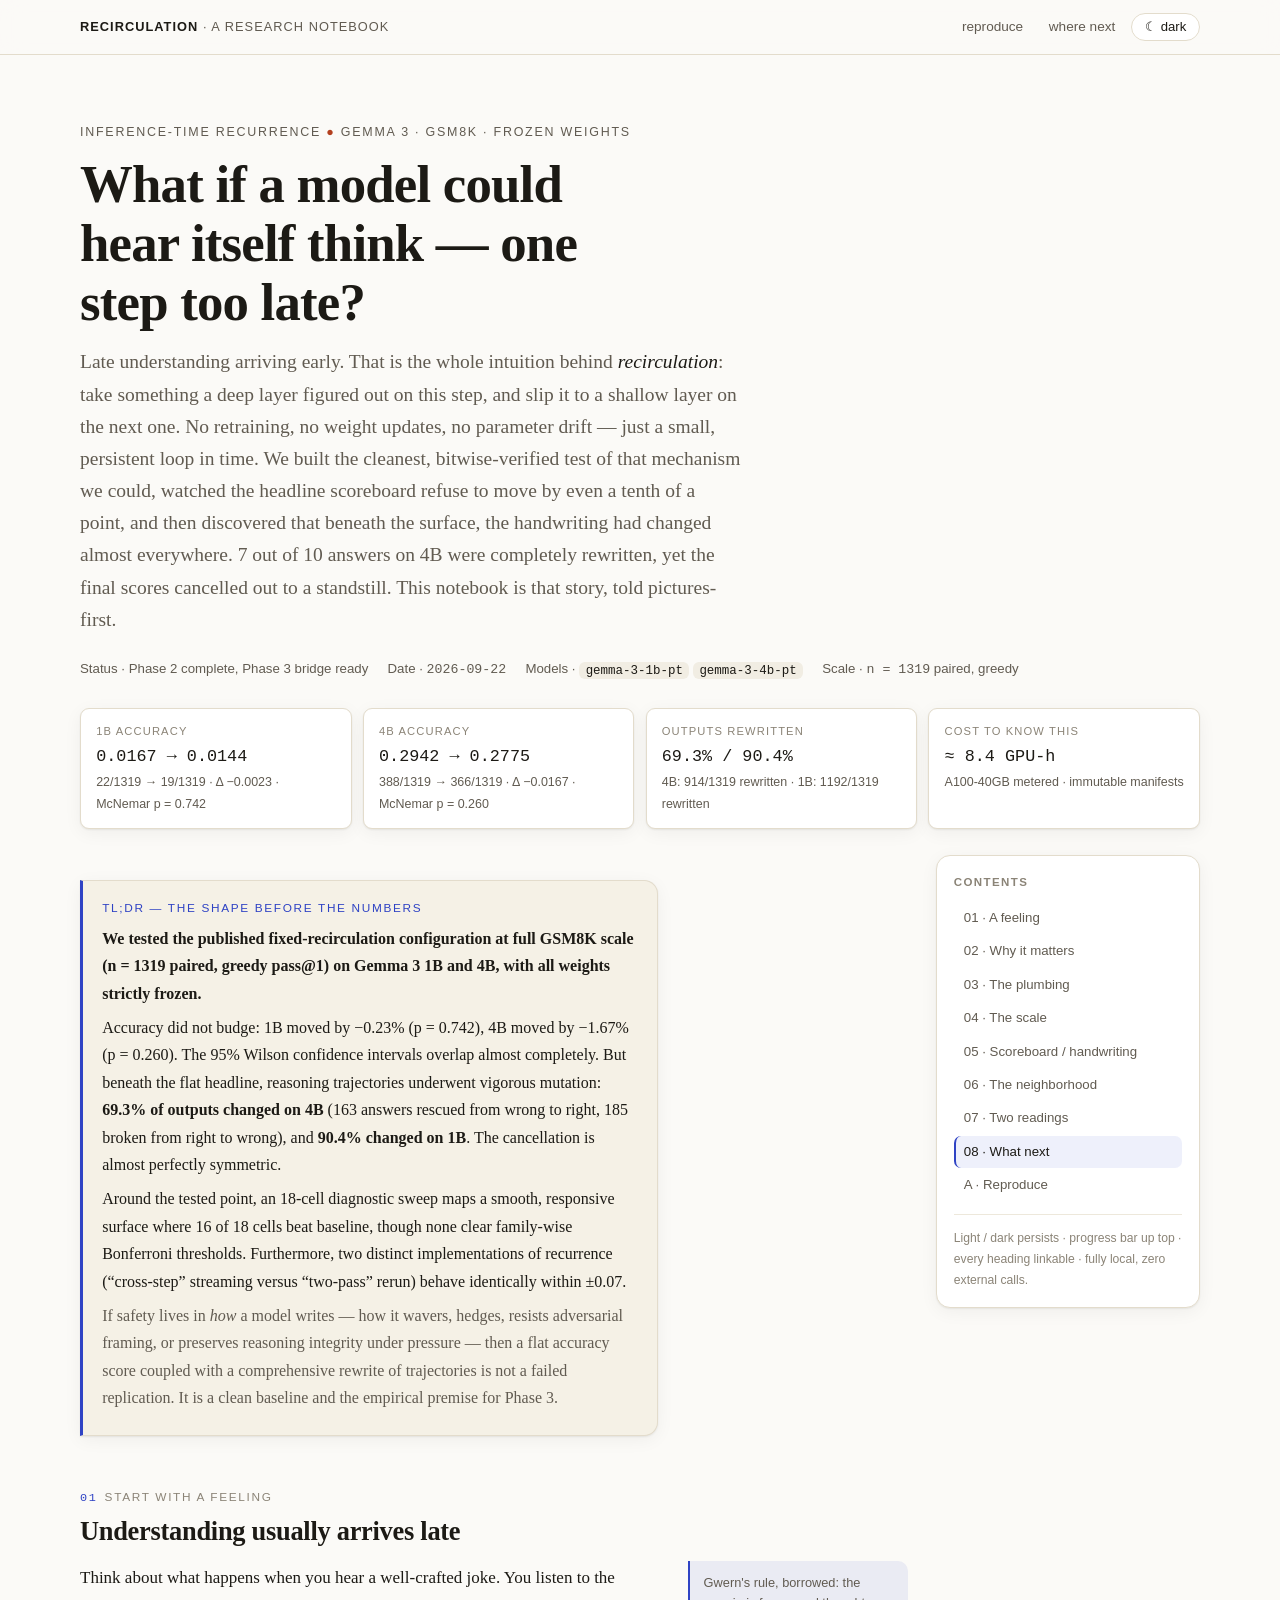
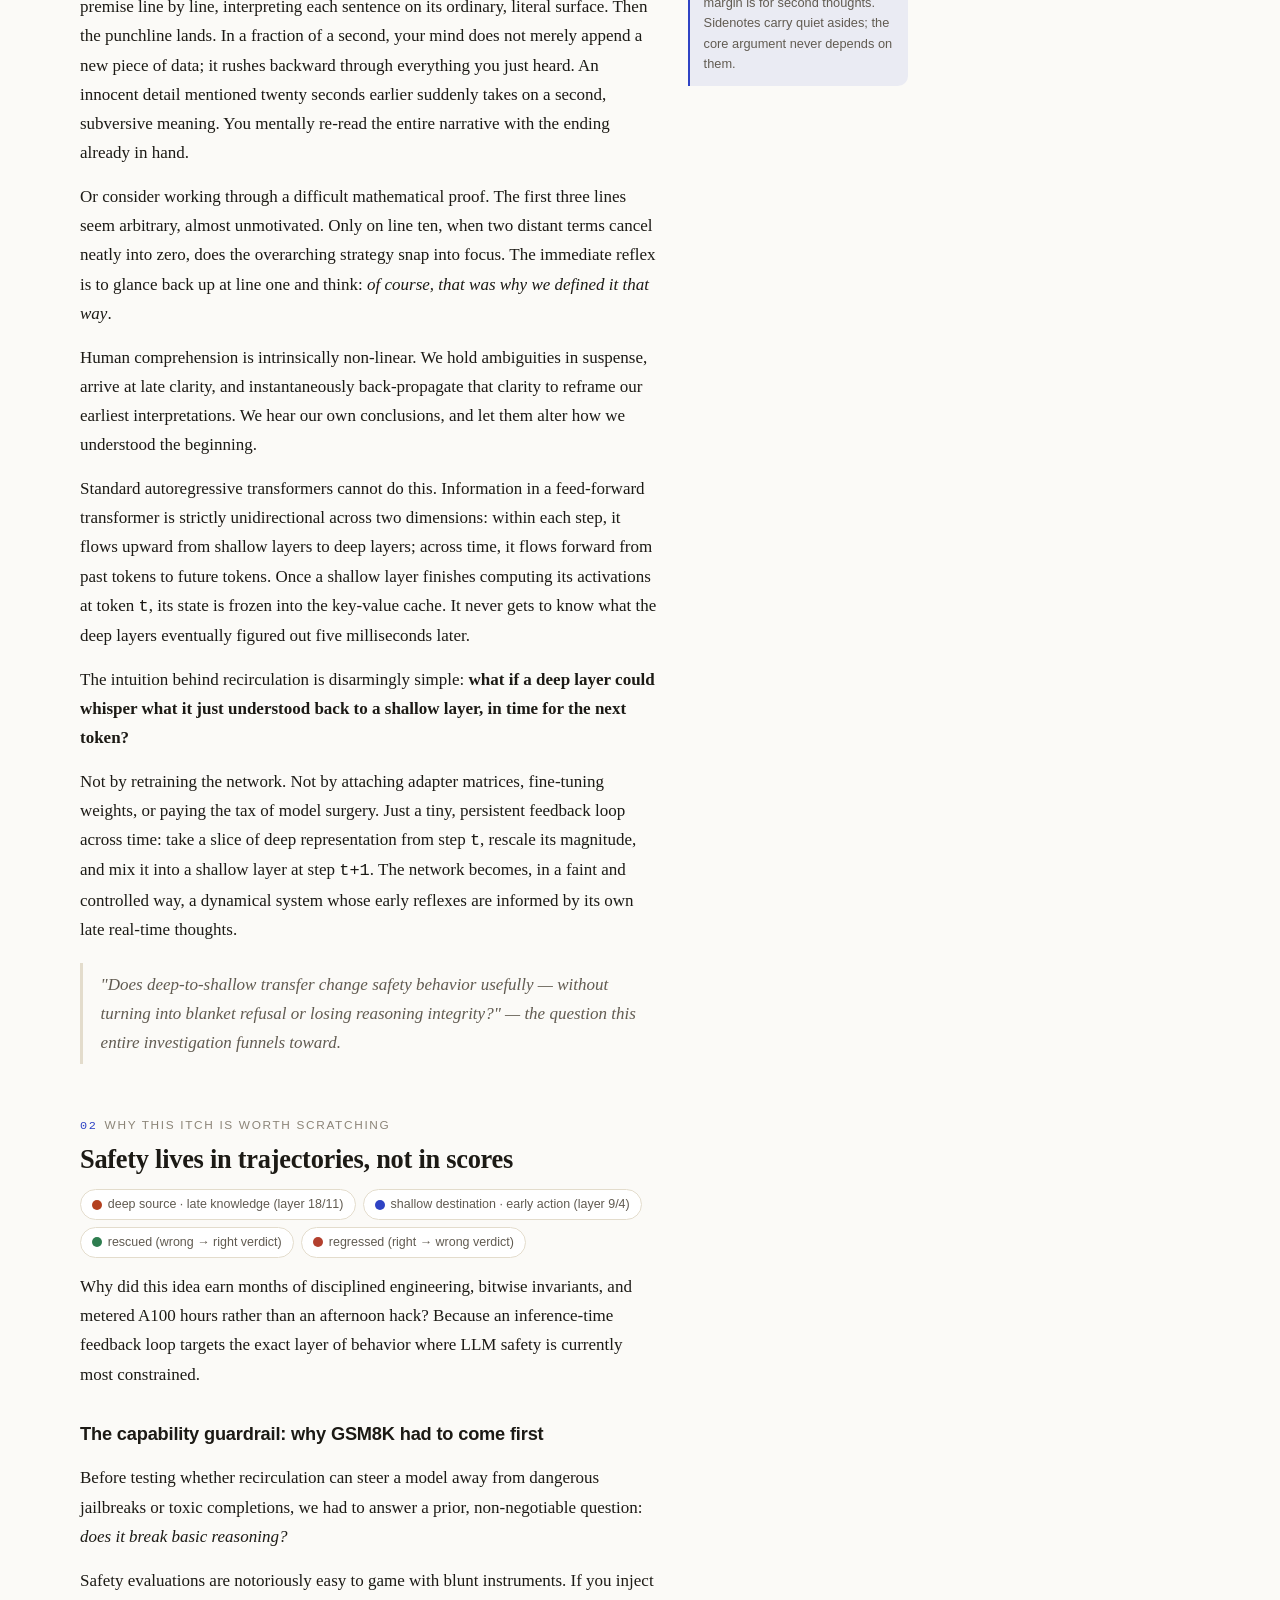
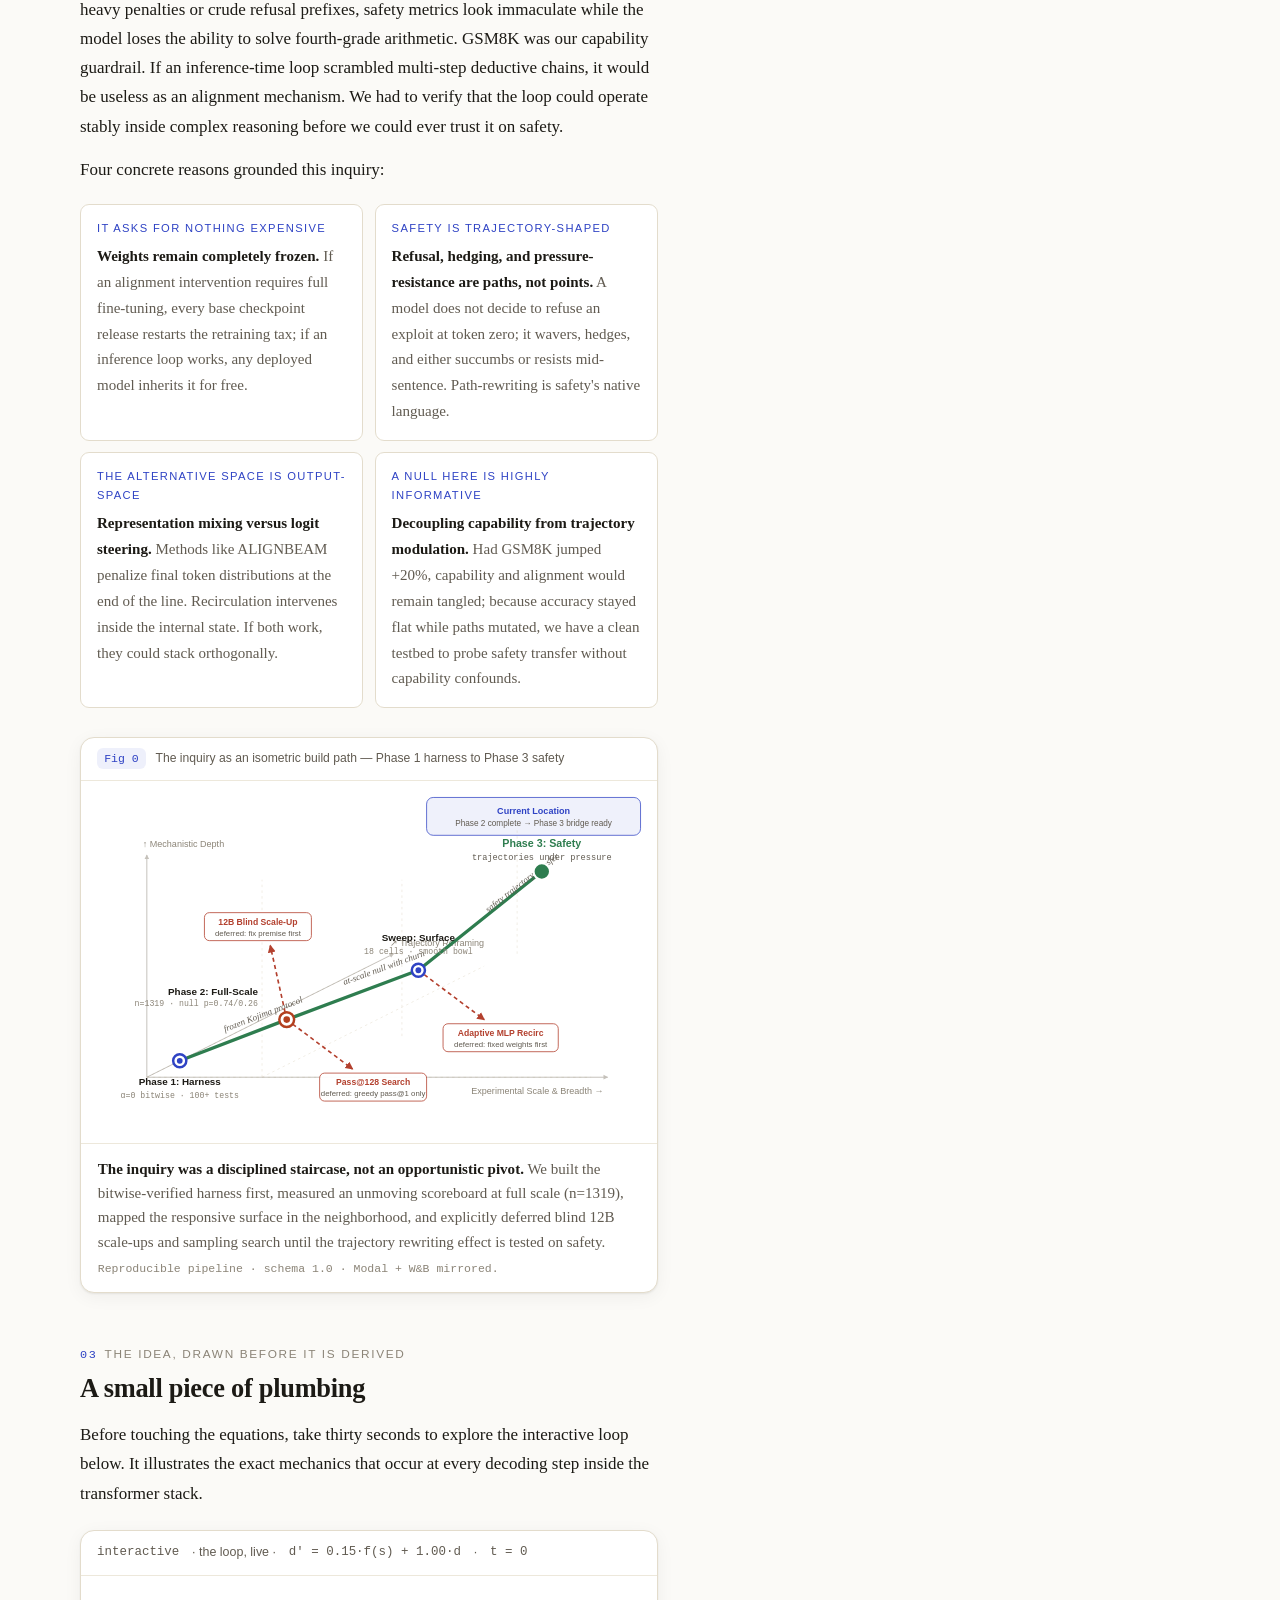
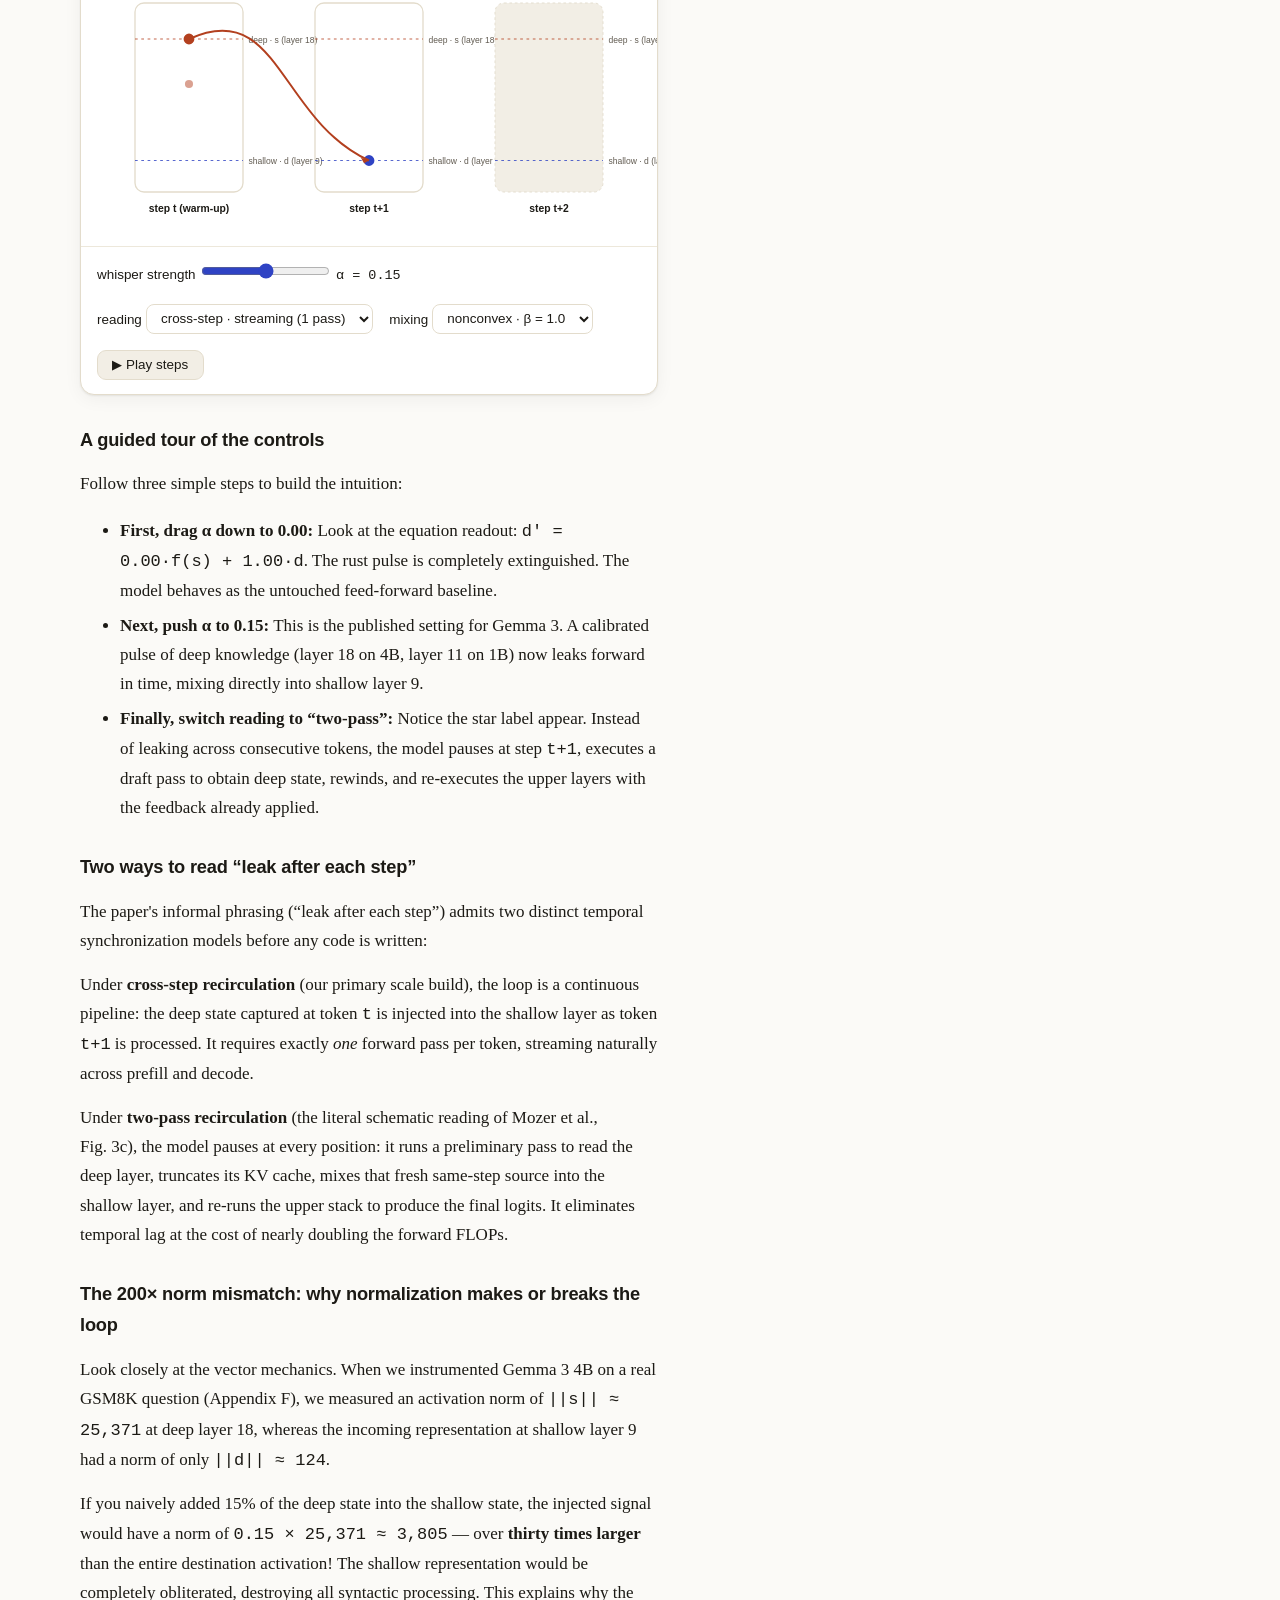
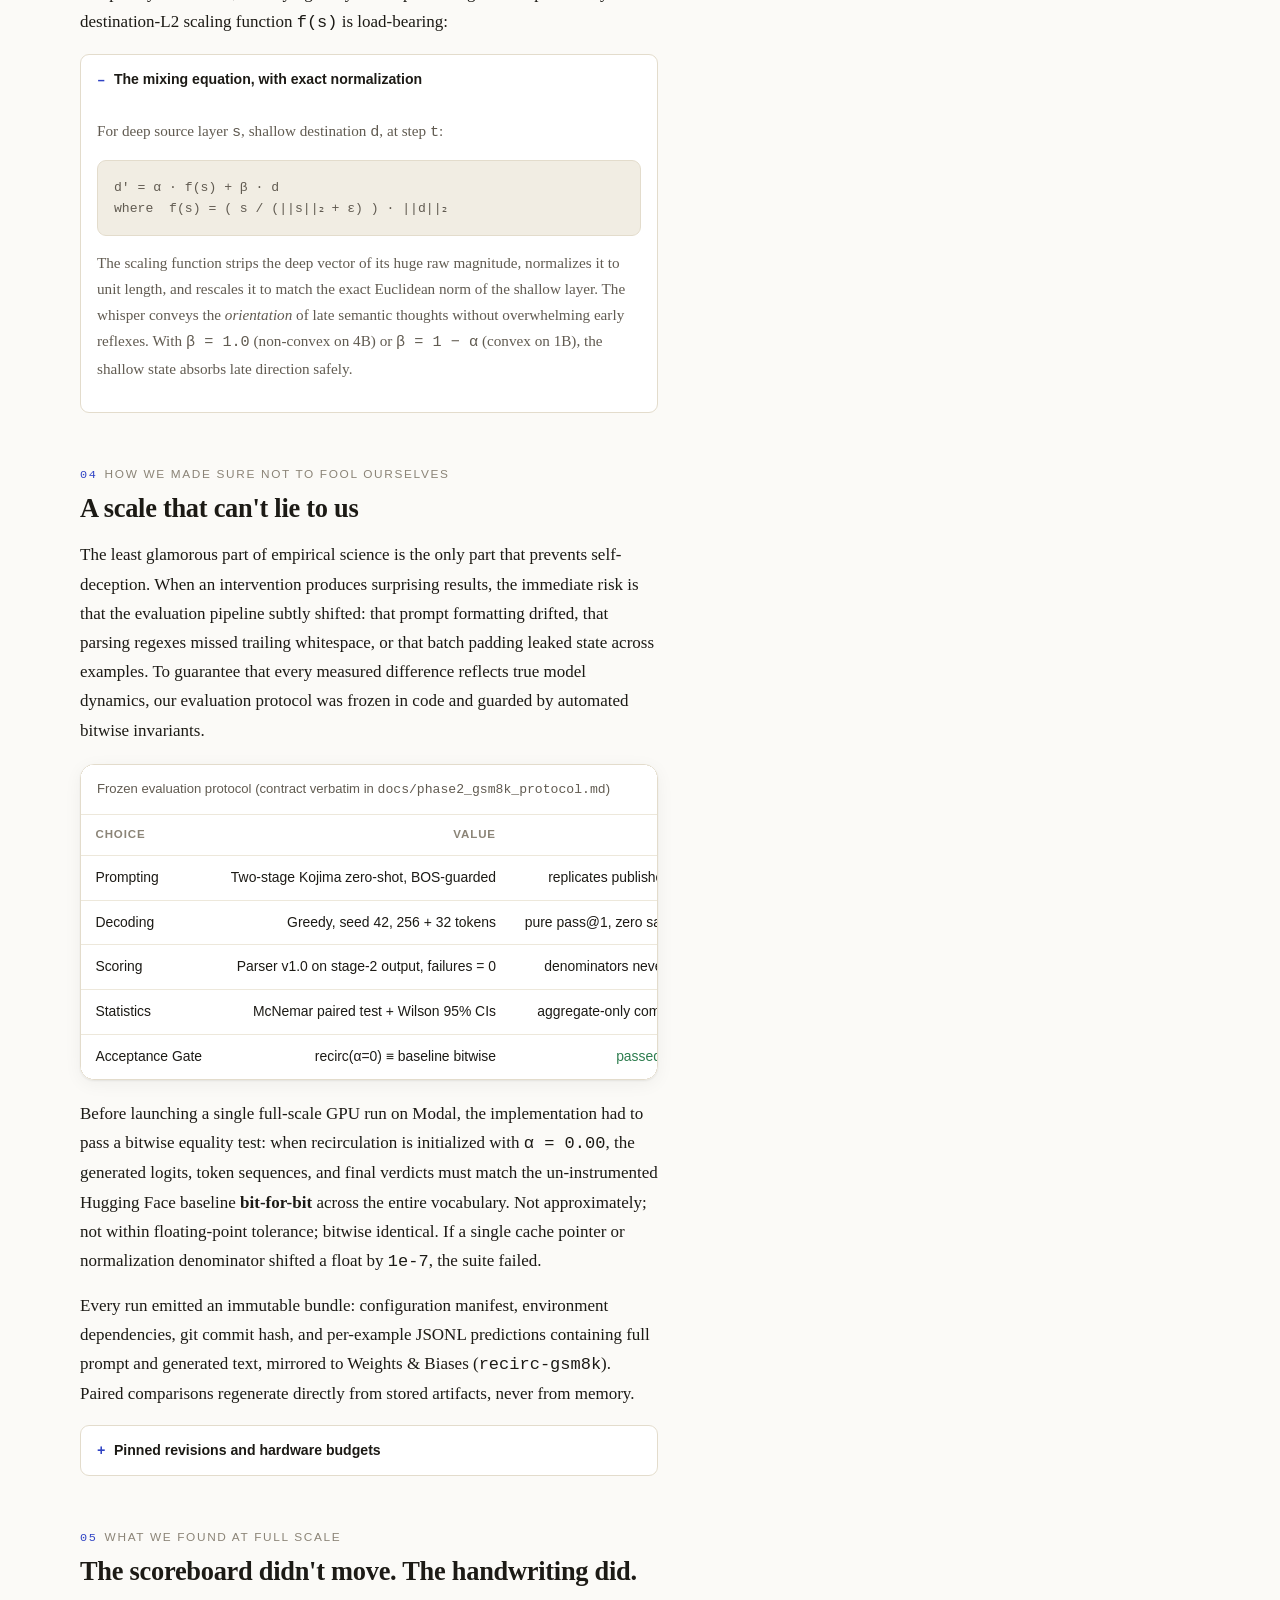
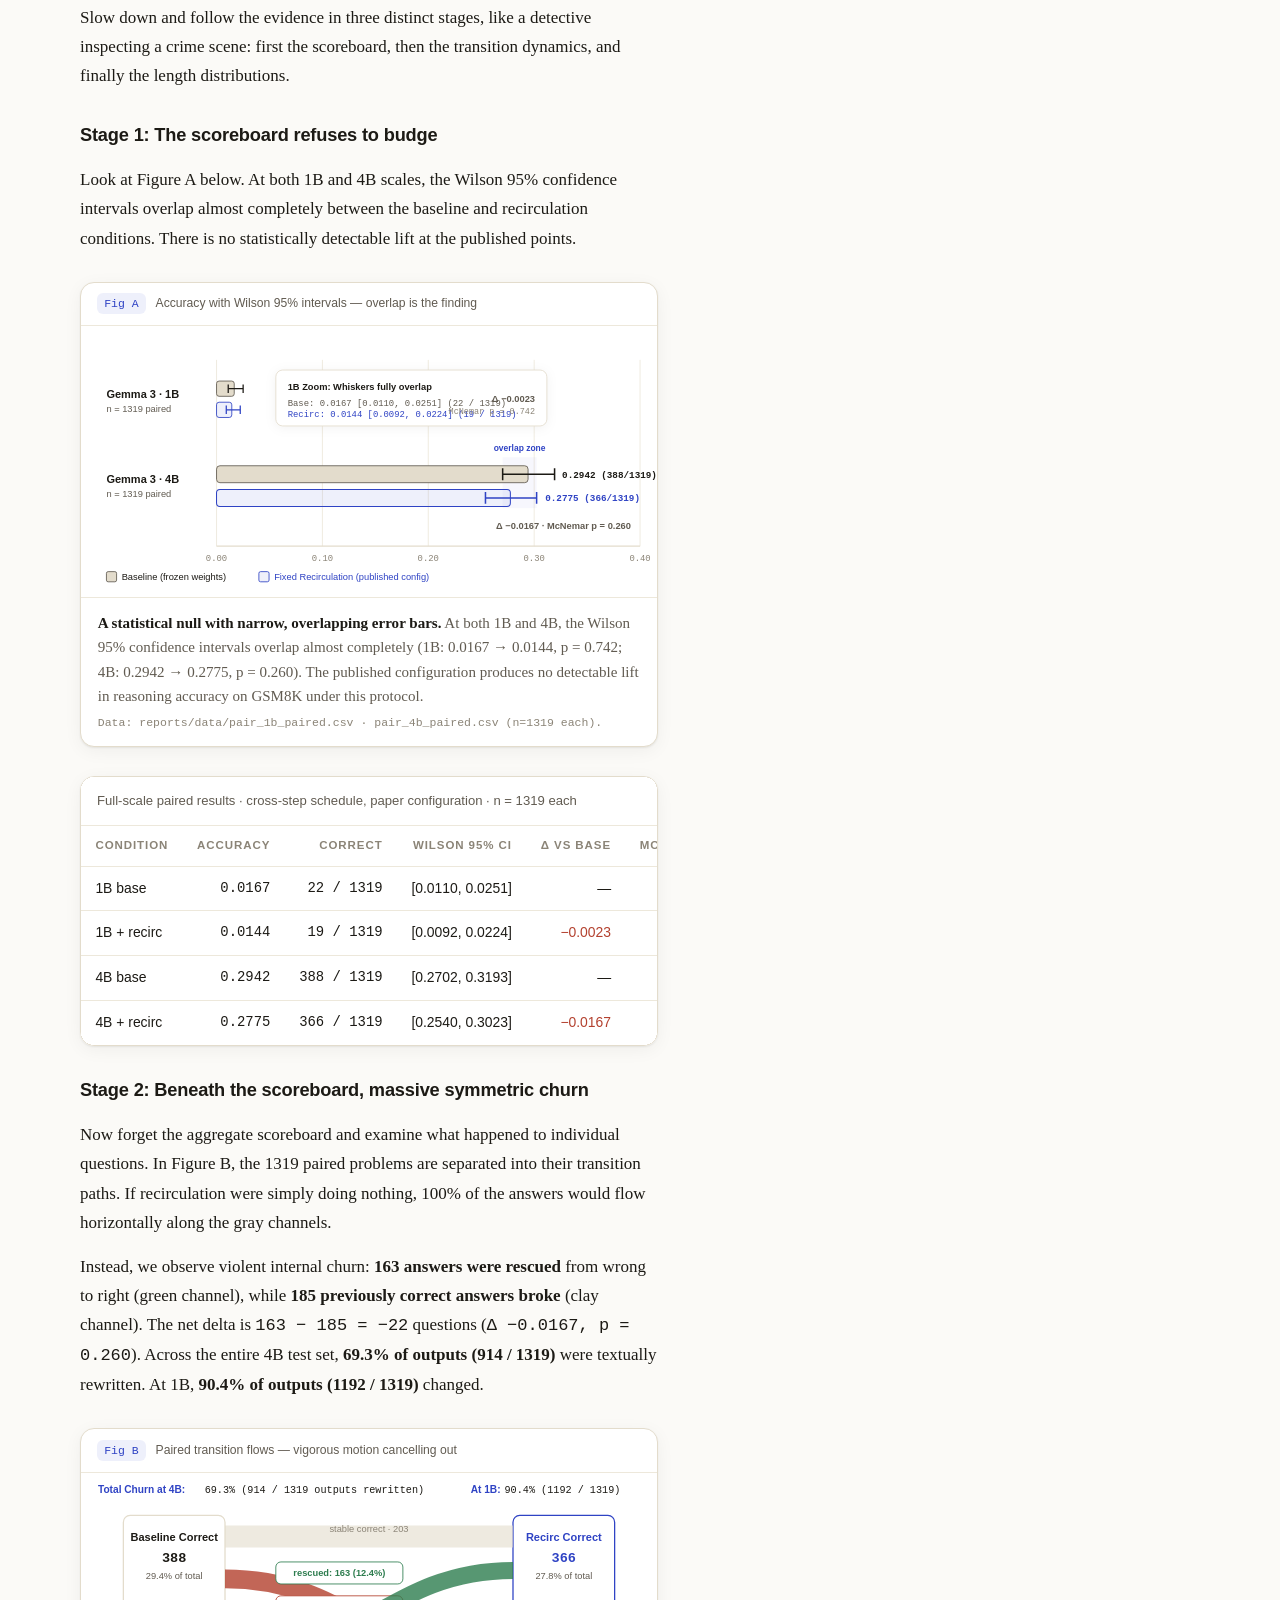
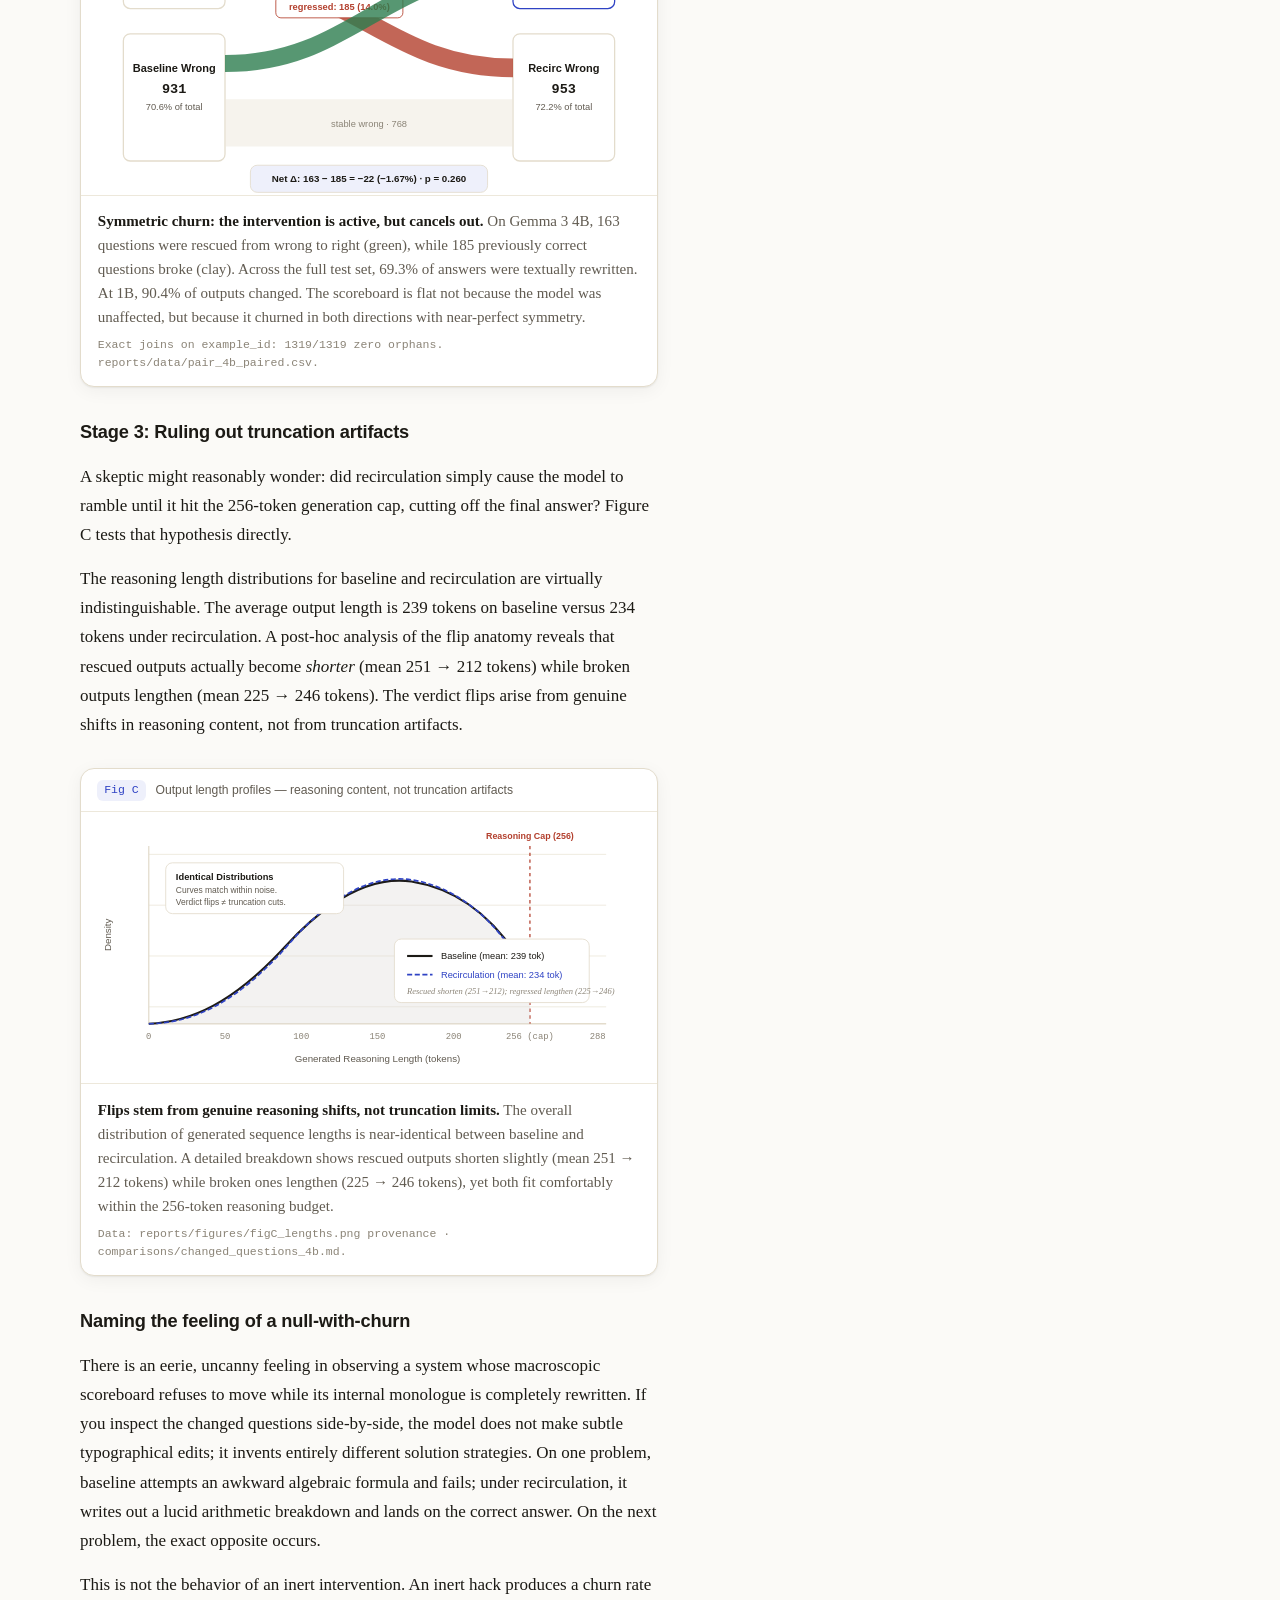
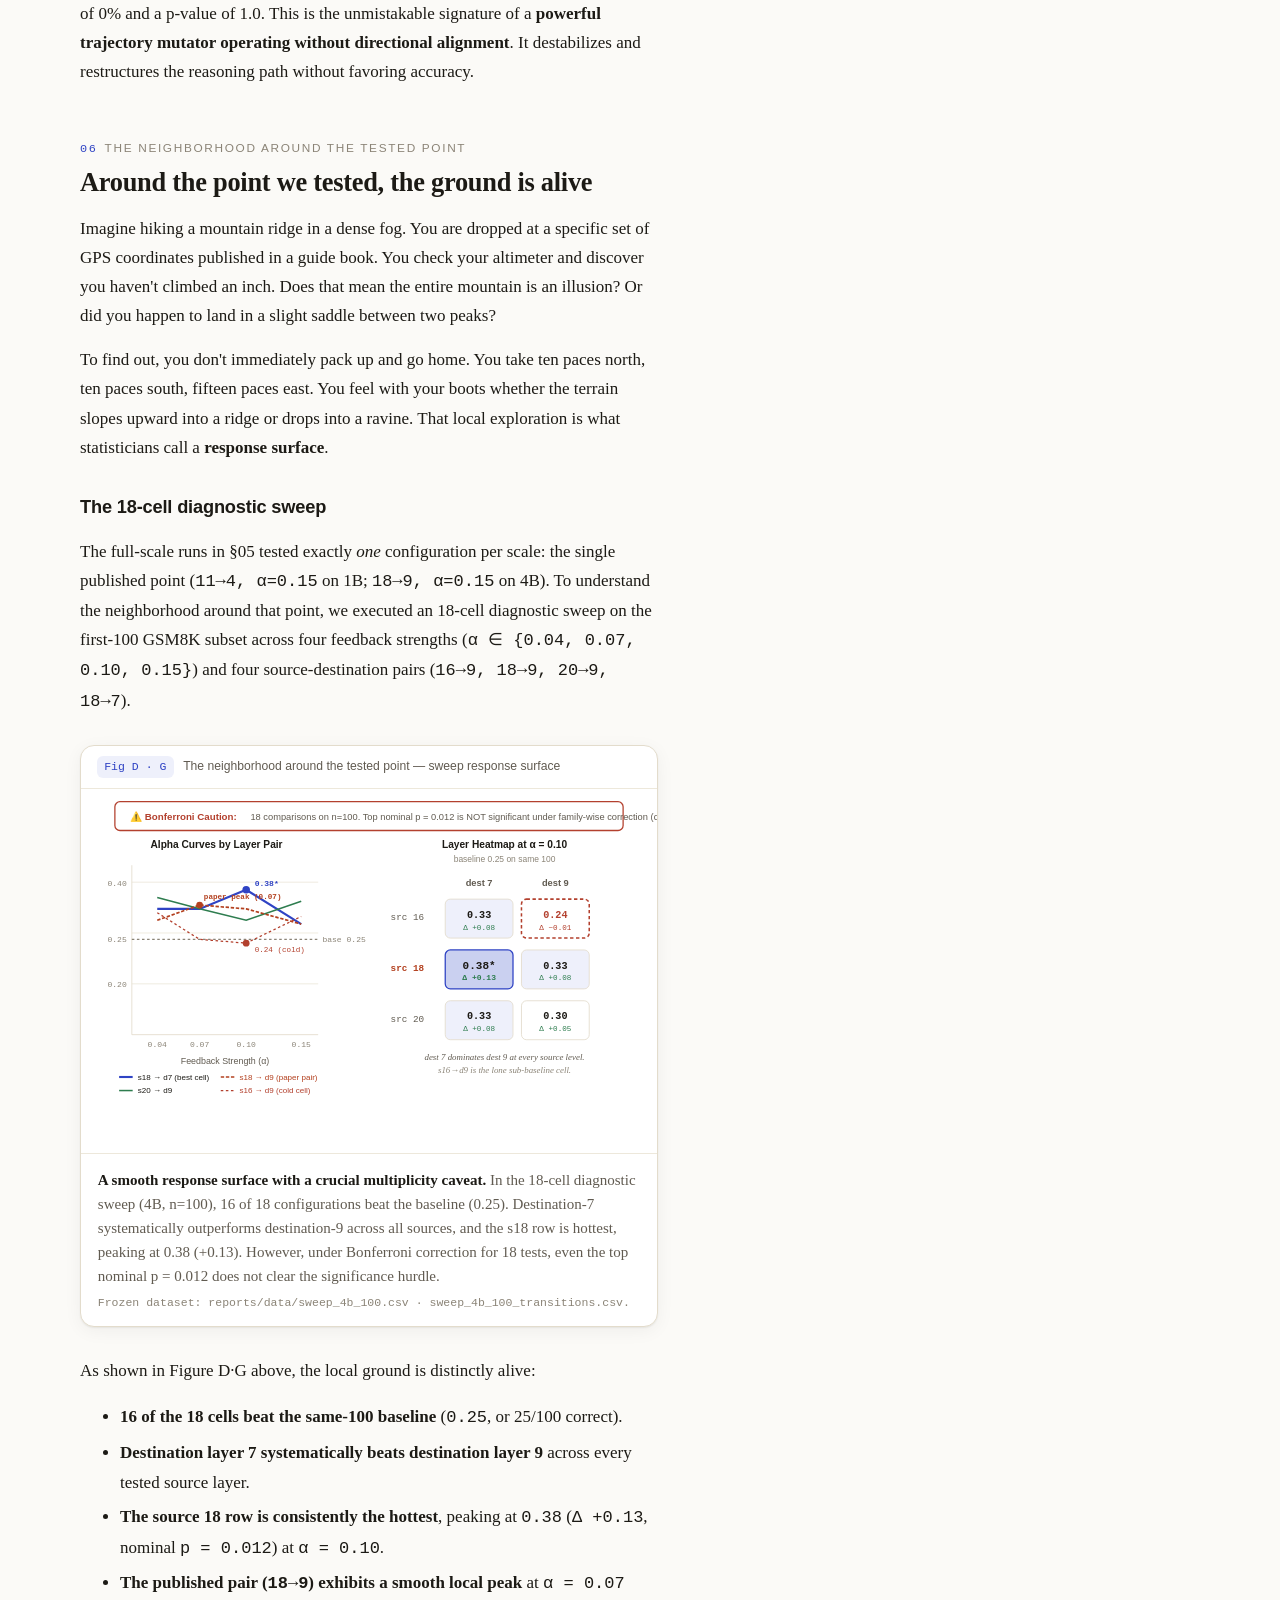
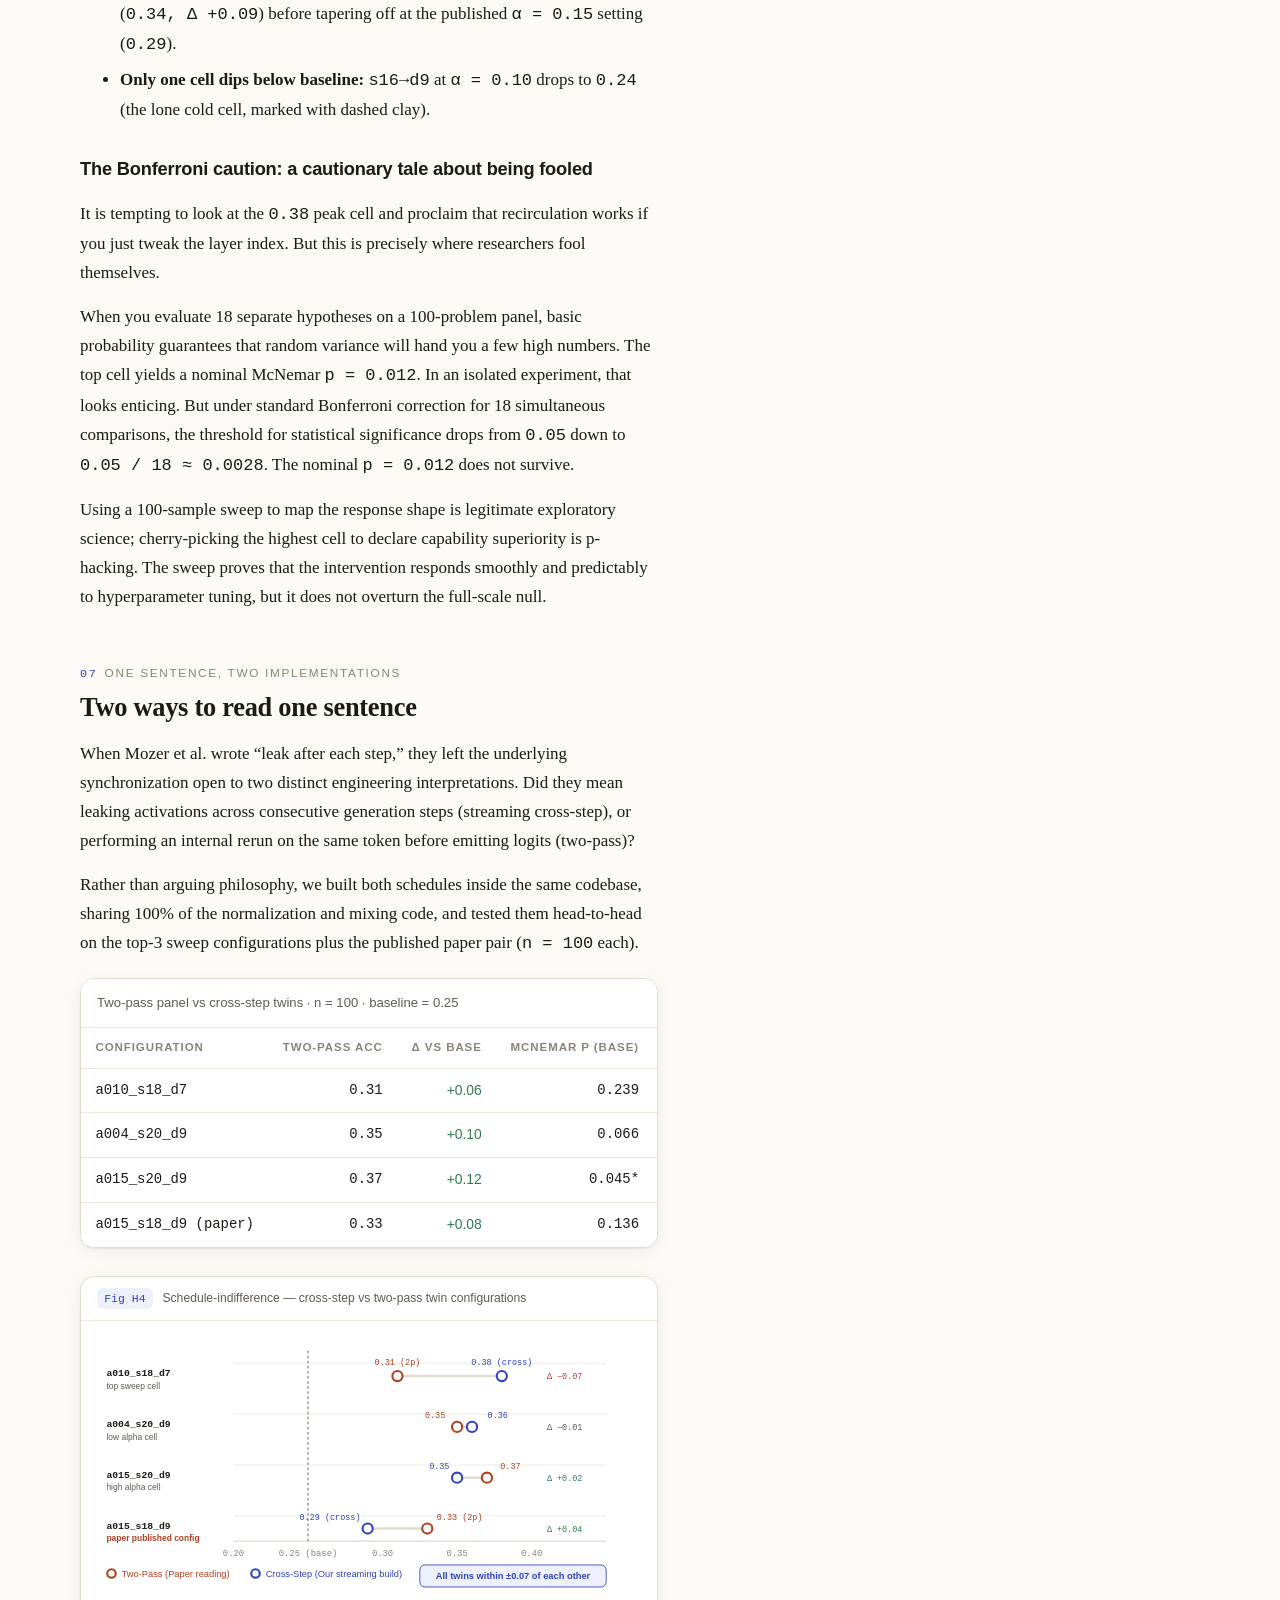
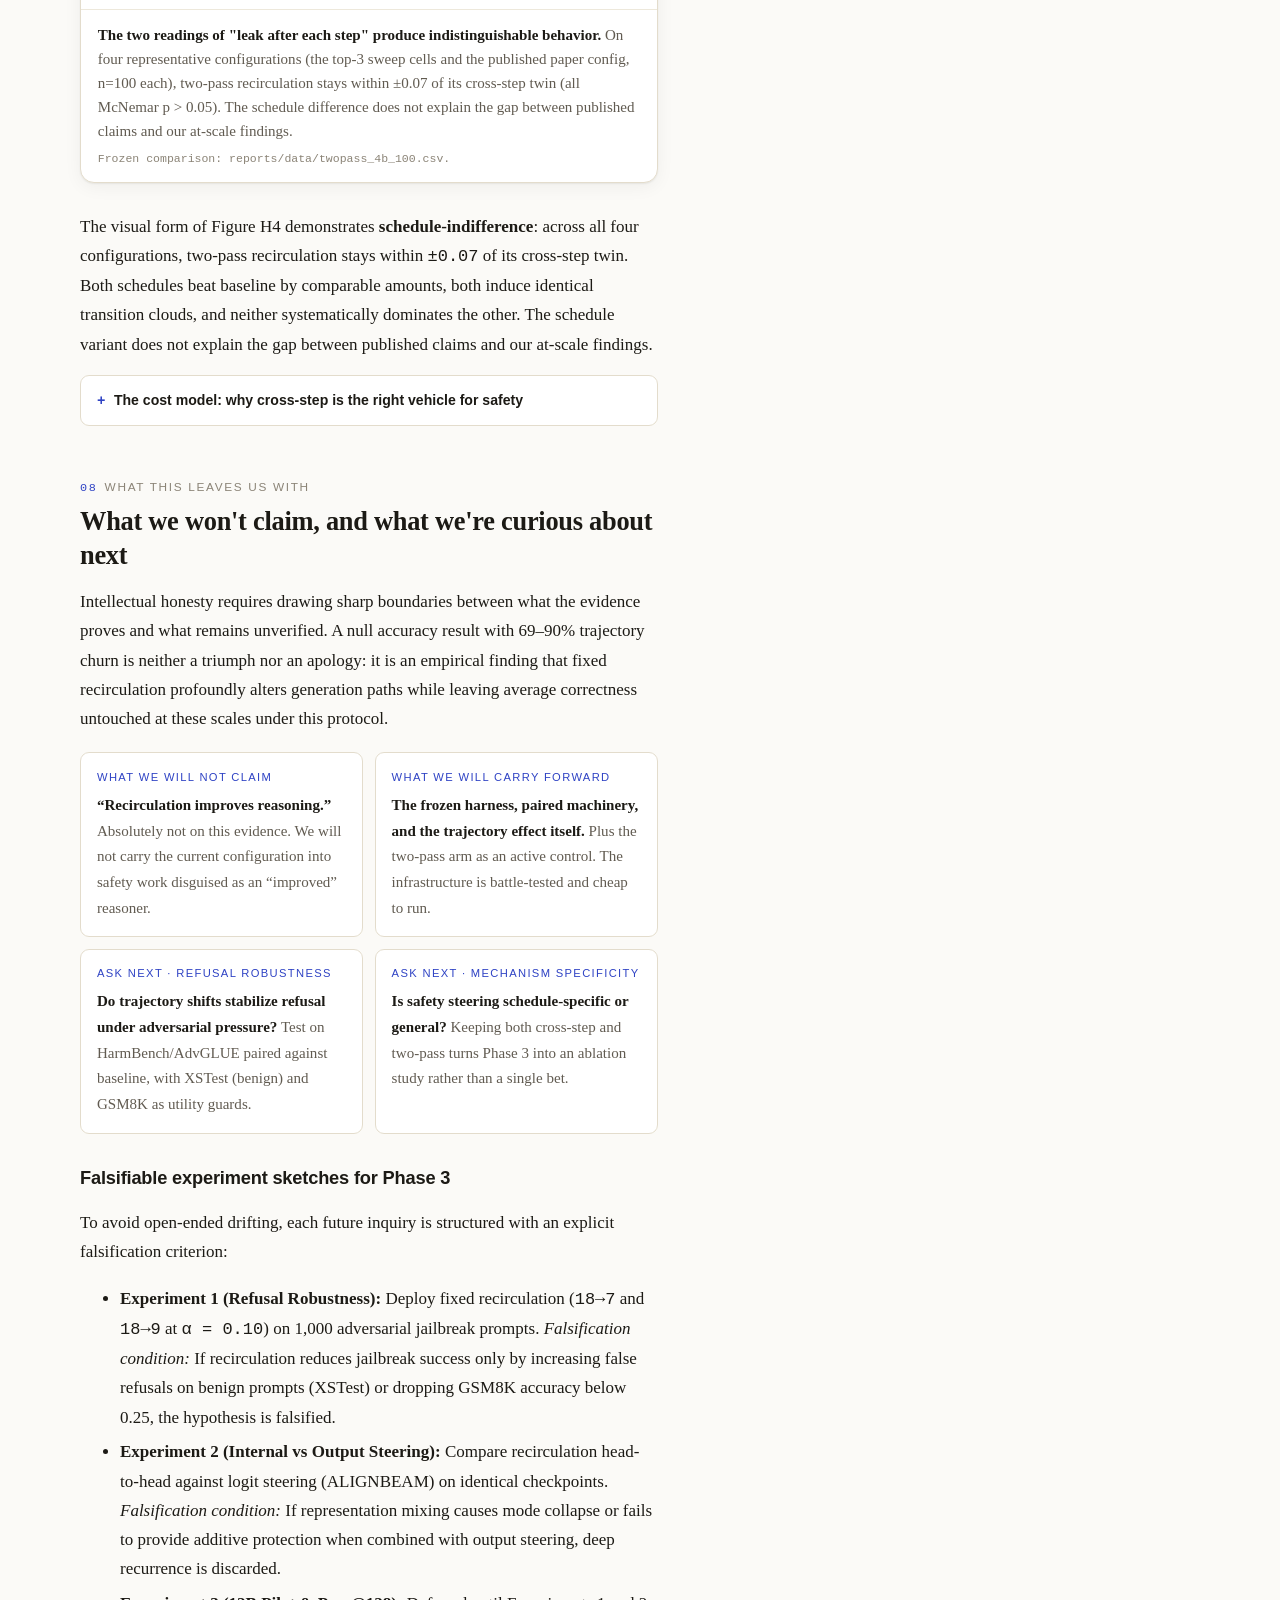
==== site/index.html @ 7811b4a9 "Research notebook microsite (self-contained static site)" ====
<!DOCTYPE html>
<html lang="en" data-theme="light">
<head>
<meta charset="UTF-8">
<meta name="viewport" content="width=device-width, initial-scale=1.0">
<title>What if a model could hear itself think — one step too late? · Recirculation notebook</title>
<meta name="description" content="An exacting research notebook on deep-to-shallow recirculation: inference-time recurrence, an empirical null on GSM8K, systematic trajectory churn, and the bridge to LLM safety.">
<script>try{var t=localStorage.getItem("recirc-theme");if(!t)t=matchMedia("(prefers-color-scheme: dark)").matches?"dark":"light";document.documentElement.setAttribute("data-theme",t)}catch(e){}</script>
<link rel="stylesheet" href="styles.css">
</head>
<body>
<a class="skip" href="#tldr">skip to content</a>
<div id="progress" aria-hidden="true"></div>

<header class="topbar">
  <div class="topbar-inner">
    <a class="brand" href="#top"><b>recirculation</b> · a research notebook</a>
    <nav>
      <a href="#appendix">reproduce</a>
      <a href="#next">where next</a>
      <button id="theme-toggle" class="theme-btn" type="button" aria-label="toggle light and dark mode">☾ dark</button>
    </nav>
  </div>
</header>

<div class="hero" id="top">
  <div class="kicker">Inference-time recurrence <span class="dot">●</span> Gemma 3 · GSM8K · frozen weights</div>
  <h1>What if a model could hear itself think — one step too late?</h1>
  <p class="lede">Late understanding arriving early. That is the whole intuition behind <em>recirculation</em>:
  take something a deep layer figured out on this step, and slip it to a shallow layer on the next one.
  No retraining, no weight updates, no parameter drift — just a small, persistent loop in time.
  We built the cleanest, bitwise-verified test of that mechanism we could, watched the headline scoreboard refuse
  to move by even a tenth of a point, and then discovered that beneath the surface, the handwriting had changed almost everywhere.
  7 out of 10 answers on 4B were completely rewritten, yet the final scores cancelled out to a standstill.
  This notebook is that story, told pictures-first.</p>
  <div class="meta">
    <span>Status · Phase 2 complete, Phase 3 bridge ready</span>
    <span>Date · <span class="mono">2026-09-22</span></span>
    <span>Models · <code>gemma-3-1b-pt</code> <code>gemma-3-4b-pt</code></span>
    <span>Scale · <span class="mono">n = 1319</span> paired, greedy</span>
  </div>
  <div class="vitals" role="list" aria-label="headline vitals">
    <div class="vital" role="listitem">
      <div class="k">1B accuracy</div>
      <div class="v">0.0167 → 0.0144</div>
      <div class="s">22/1319 → 19/1319 · Δ −0.0023 · McNemar p = 0.742</div>
    </div>
    <div class="vital" role="listitem">
      <div class="k">4B accuracy</div>
      <div class="v">0.2942 → 0.2775</div>
      <div class="s">388/1319 → 366/1319 · Δ −0.0167 · McNemar p = 0.260</div>
    </div>
    <div class="vital" role="listitem">
      <div class="k">Outputs rewritten</div>
      <div class="v">69.3% / 90.4%</div>
      <div class="s">4B: 914/1319 rewritten · 1B: 1192/1319 rewritten</div>
    </div>
    <div class="vital" role="listitem">
      <div class="k">Cost to know this</div>
      <div class="v">≈ 8.4 GPU-h</div>
      <div class="s">A100-40GB metered · immutable manifests</div>
    </div>
  </div>
</div>

<div class="shell">
  <article>
    <div class="tldr" id="tldr">
      <div class="t">TL;DR — the shape before the numbers</div>
      <p><strong>We tested the published fixed-recirculation configuration at full GSM8K scale (n = 1319 paired, greedy pass@1) on Gemma 3 1B and 4B, with all weights strictly frozen.</strong></p>
      <p>Accuracy did not budge: 1B moved by −0.23% (p&nbsp;=&nbsp;0.742), 4B moved by −1.67% (p&nbsp;=&nbsp;0.260). The 95% Wilson confidence intervals overlap almost completely. But beneath the flat headline, reasoning trajectories underwent vigorous mutation: <strong>69.3% of outputs changed on 4B</strong> (163 answers rescued from wrong to right, 185 broken from right to wrong), and <strong>90.4% changed on 1B</strong>. The cancellation is almost perfectly symmetric.</p>
      <p>Around the tested point, an 18-cell diagnostic sweep maps a smooth, responsive surface where 16 of 18 cells beat baseline, though none clear family-wise Bonferroni thresholds. Furthermore, two distinct implementations of recurrence (&ldquo;cross-step&rdquo; streaming versus &ldquo;two-pass&rdquo; rerun) behave identically within &plusmn;0.07.</p>
      <p class="small">If safety lives in <em>how</em> a model writes — how it wavers, hedges, resists adversarial framing, or preserves reasoning integrity under pressure — then a flat accuracy score coupled with a comprehensive rewrite of trajectories is not a failed replication. It is a clean baseline and the empirical premise for Phase 3.</p>
    </div>

    <!-- Mobile-only collapsible table of contents -->
    <details class="mobile-toc">
      <summary>Table of Contents (Jump to Section)</summary>
      <ol>
        <li><a href="#feeling">01 · Start with a feeling</a></li>
        <li><a href="#why">02 · Why this itch is worth scratching</a></li>
        <li><a href="#plumbing">03 · A small piece of plumbing</a></li>
        <li><a href="#scale">04 · A scale that can't lie to us</a></li>
        <li><a href="#handwriting">05 · What we found at full scale</a></li>
        <li><a href="#ground">06 · The neighborhood around the tested point</a></li>
        <li><a href="#readings">07 · Two ways to read one sentence</a></li>
        <li><a href="#next">08 · What we won't claim, and what's next</a></li>
        <li><a href="#appendix">A · Appendix — reproduce everything</a></li>
      </ol>
    </details>

    <!-- §01 FEELING -->
    <section id="feeling">
      <div class="eyebrow"><span class="n">01</span>Start with a feeling</div>
      <h2><a href="#feeling">Understanding usually arrives late</a></h2>
      <aside class="sidenote">Gwern's rule, borrowed: the margin is for second thoughts. Sidenotes carry quiet asides; the core argument never depends on them.</aside>
      <p>Think about what happens when you hear a well-crafted joke. You listen to the premise line by line, interpreting each sentence on its ordinary, literal surface. Then the punchline lands. In a fraction of a second, your mind does not merely append a new piece of data; it rushes backward through everything you just heard. An innocent detail mentioned twenty seconds earlier suddenly takes on a second, subversive meaning. You mentally re-read the entire narrative with the ending already in hand.</p>
      <p>Or consider working through a difficult mathematical proof. The first three lines seem arbitrary, almost unmotivated. Only on line ten, when two distant terms cancel neatly into zero, does the overarching strategy snap into focus. The immediate reflex is to glance back up at line one and think: <em>of course, that was why we defined it that way</em>.</p>
      <p>Human comprehension is intrinsically non-linear. We hold ambiguities in suspense, arrive at late clarity, and instantaneously back-propagate that clarity to reframe our earliest interpretations. We hear our own conclusions, and let them alter how we understood the beginning.</p>
      <p>Standard autoregressive transformers cannot do this. Information in a feed-forward transformer is strictly unidirectional across two dimensions: within each step, it flows upward from shallow layers to deep layers; across time, it flows forward from past tokens to future tokens. Once a shallow layer finishes computing its activations at token <span class="mono">t</span>, its state is frozen into the key-value cache. It never gets to know what the deep layers eventually figured out five milliseconds later.</p>
      <p>The intuition behind recirculation is disarmingly simple: <strong>what if a deep layer could whisper what it just understood back to a shallow layer, in time for the next token?</strong></p>
      <p>Not by retraining the network. Not by attaching adapter matrices, fine-tuning weights, or paying the tax of model surgery. Just a tiny, persistent feedback loop across time: take a slice of deep representation from step <span class="mono">t</span>, rescale its magnitude, and mix it into a shallow layer at step <span class="mono">t+1</span>. The network becomes, in a faint and controlled way, a dynamical system whose early reflexes are informed by its own late real-time thoughts.</p>
      <blockquote>"Does deep-to-shallow transfer change safety behavior usefully — without turning into blanket refusal or losing reasoning integrity?" — the question this entire investigation funnels toward.</blockquote>
    </section>

    <!-- §02 WHY -->
    <section id="why">
      <div class="eyebrow"><span class="n">02</span>Why this itch is worth scratching</div>
      <h2><a href="#why">Safety lives in trajectories, not in scores</a></h2>
      <div class="legend" aria-label="shared color language">
        <span class="chip"><span class="sw deep"></span>deep source · late knowledge (layer 18/11)</span>
        <span class="chip"><span class="sw shallow"></span>shallow destination · early action (layer 9/4)</span>
        <span class="chip"><span class="sw good"></span>rescued (wrong → right verdict)</span>
        <span class="chip"><span class="sw bad"></span>regressed (right → wrong verdict)</span>
      </div>

      <p>Why did this idea earn months of disciplined engineering, bitwise invariants, and metered A100 hours rather than an afternoon hack? Because an inference-time feedback loop targets the exact layer of behavior where LLM safety is currently most constrained.</p>

      <h3>The capability guardrail: why GSM8K had to come first</h3>
      <p>Before testing whether recirculation can steer a model away from dangerous jailbreaks or toxic completions, we had to answer a prior, non-negotiable question: <em>does it break basic reasoning?</em></p>
      <p>Safety evaluations are notoriously easy to game with blunt instruments. If you inject heavy penalties or crude refusal prefixes, safety metrics look immaculate while the model loses the ability to solve fourth-grade arithmetic. GSM8K was our capability guardrail. If an inference-time loop scrambled multi-step deductive chains, it would be useless as an alignment mechanism. We had to verify that the loop could operate stably inside complex reasoning before we could ever trust it on safety.</p>

      <p>Four concrete reasons grounded this inquiry:</p>
      <div class="qgrid">
        <div class="q">
          <div class="qk">It asks for nothing expensive</div>
          <p><strong>Weights remain completely frozen.</strong> If an alignment intervention requires full fine-tuning, every base checkpoint release restarts the retraining tax; if an inference loop works, any deployed model inherits it for free.</p>
        </div>
        <div class="q">
          <div class="qk">Safety is trajectory-shaped</div>
          <p><strong>Refusal, hedging, and pressure-resistance are paths, not points.</strong> A model does not decide to refuse an exploit at token zero; it wavers, hedges, and either succumbs or resists mid-sentence. Path-rewriting is safety's native language.</p>
        </div>
        <div class="q">
          <div class="qk">The alternative space is output-space</div>
          <p><strong>Representation mixing versus logit steering.</strong> Methods like ALIGNBEAM penalize final token distributions at the end of the line. Recirculation intervenes inside the internal state. If both work, they could stack orthogonally.</p>
        </div>
        <div class="q">
          <div class="qk">A null here is highly informative</div>
          <p><strong>Decoupling capability from trajectory modulation.</strong> Had GSM8K jumped +20%, capability and alignment would remain tangled; because accuracy stayed flat while paths mutated, we have a clean testbed to probe safety transfer without capability confounds.</p>
        </div>
      </div>

      <!-- Mount Point for Fig 0 Staircase -->
      <div class="fig-mount" data-src="figures.html" data-fig="fig-0">
        <div class="figure-block figure" id="fig-0-fallback">
          <div class="fig-head"><span class="no">Fig 0</span> Research build path — Phase 1 harness to Phase 3 safety</div>
          <p class="small" style="padding:1rem">Loading vector staircase diagram...</p>
        </div>
      </div>
    </section>

    <!-- §03 PLUMBING -->
    <section id="plumbing">
      <div class="eyebrow"><span class="n">03</span>The idea, drawn before it is derived</div>
      <h2><a href="#plumbing">A small piece of plumbing</a></h2>

      <p>Before touching the equations, take thirty seconds to explore the interactive loop below. It illustrates the exact mechanics that occur at every decoding step inside the transformer stack.</p>

      <div class="demo">
        <div class="d-head">
          <span class="mono">interactive</span> · the loop, live · <span id="mix-lbl" class="mono">d′ = 0.15·f(s) + 1.00·d</span> · <span id="step-lbl" class="mono">t = 0</span>
        </div>
        <svg id="demo-svg" role="img" aria-label="Animated recirculation loop: deep state from one step mixes into shallow state of the next"></svg>
        <div class="controls">
          <label>whisper strength <input id="alpha" type="range" min="0" max="0.3" step="0.01" value="0.15"> <span id="alpha-val" class="val">α = 0.15</span></label>
          <label>reading <select id="sched"><option value="cross">cross-step · streaming (1 pass)</option><option value="twopass">two-pass · rerun (2 passes)</option></select></label>
          <label>mixing <select id="beta"><option value="nonconvex">nonconvex · β = 1.0</option><option value="convex">convex · β = 1−α</option></select></label>
          <button id="play" type="button">▶ Play steps</button>
        </div>
      </div>

      <h3>A guided tour of the controls</h3>
      <p>Follow three simple steps to build the intuition:</p>
      <ul class="tight">
        <li><strong>First, drag α down to 0.00:</strong> Look at the equation readout: <span class="mono">d′ = 0.00·f(s) + 1.00·d</span>. The rust pulse is completely extinguished. The model behaves as the untouched feed-forward baseline.</li>
        <li><strong>Next, push α to 0.15:</strong> This is the published setting for Gemma 3. A calibrated pulse of deep knowledge (layer 18 on 4B, layer 11 on 1B) now leaks forward in time, mixing directly into shallow layer 9.</li>
        <li><strong>Finally, switch reading to &ldquo;two-pass&rdquo;:</strong> Notice the star label appear. Instead of leaking across consecutive tokens, the model pauses at step <span class="mono">t+1</span>, executes a draft pass to obtain deep state, rewinds, and re-executes the upper layers with the feedback already applied.</li>
      </ul>

      <h3>Two ways to read &ldquo;leak after each step&rdquo;</h3>
      <p>The paper's informal phrasing (&ldquo;leak after each step&rdquo;) admits two distinct temporal synchronization models before any code is written:</p>
      <p>Under <strong>cross-step recirculation</strong> (our primary scale build), the loop is a continuous pipeline: the deep state captured at token <span class="mono">t</span> is injected into the shallow layer as token <span class="mono">t+1</span> is processed. It requires exactly <em>one</em> forward pass per token, streaming naturally across prefill and decode.</p>
      <p>Under <strong>two-pass recirculation</strong> (the literal schematic reading of Mozer et al., Fig.&nbsp;3c), the model pauses at every position: it runs a preliminary pass to read the deep layer, truncates its KV cache, mixes that fresh same-step source into the shallow layer, and re-runs the upper stack to produce the final logits. It eliminates temporal lag at the cost of nearly doubling the forward FLOPs.</p>

      <h3>The 200× norm mismatch: why normalization makes or breaks the loop</h3>
      <p>Look closely at the vector mechanics. When we instrumented Gemma 3 4B on a real GSM8K question (Appendix F), we measured an activation norm of <span class="mono">||s|| ≈ 25,371</span> at deep layer 18, whereas the incoming representation at shallow layer 9 had a norm of only <span class="mono">||d|| ≈ 124</span>.</p>
      <p>If you naively added 15% of the deep state into the shallow state, the injected signal would have a norm of <span class="mono">0.15 × 25,371 ≈ 3,805</span> — over <strong>thirty times larger</strong> than the entire destination activation! The shallow representation would be completely obliterated, destroying all syntactic processing. This explains why the destination-L2 scaling function <span class="mono">f(s)</span> is load-bearing:</p>

      <details open>
        <summary>The mixing equation, with exact normalization</summary>
        <div class="body">
          <p>For deep source layer <span class="mono">s</span>, shallow destination <span class="mono">d</span>, at step <span class="mono">t</span>:</p>
          <pre>d′ = α · f(s) + β · d
where  f(s) = ( s / (||s||₂ + ε) ) · ||d||₂</pre>
          <p>The scaling function strips the deep vector of its huge raw magnitude, normalizes it to unit length, and rescales it to match the exact Euclidean norm of the shallow layer. The whisper conveys the <em>orientation</em> of late semantic thoughts without overwhelming early reflexes. With <span class="mono">β = 1.0</span> (non-convex on 4B) or <span class="mono">β = 1 − α</span> (convex on 1B), the shallow state absorbs late direction safely.</p>
        </div>
      </details>
    </section>

    <!-- §04 SCALE -->
    <section id="scale">
      <div class="eyebrow"><span class="n">04</span>How we made sure not to fool ourselves</div>
      <h2><a href="#scale">A scale that can't lie to us</a></h2>

      <p>The least glamorous part of empirical science is the only part that prevents self-deception. When an intervention produces surprising results, the immediate risk is that the evaluation pipeline subtly shifted: that prompt formatting drifted, that parsing regexes missed trailing whitespace, or that batch padding leaked state across examples. To guarantee that every measured difference reflects true model dynamics, our evaluation protocol was frozen in code and guarded by automated bitwise invariants.</p>

      <div class="twrap">
        <table>
          <caption>Frozen evaluation protocol (contract verbatim in <span class="mono">docs/phase2_gsm8k_protocol.md</span>)</caption>
          <tr><th>Choice</th><th>Value</th><th>Why frozen</th></tr>
          <tr><td>Prompting</td><td>Two-stage Kojima zero-shot, BOS-guarded</td><td>replicates published reasoning setting exact</td></tr>
          <tr><td>Decoding</td><td>Greedy, seed 42, 256 + 32 tokens</td><td>pure pass@1, zero sampling temperature noise</td></tr>
          <tr><td>Scoring</td><td>Parser v1.0 on stage-2 output, failures = 0</td><td>denominators never shrink; all 1319 counted</td></tr>
          <tr><td>Statistics</td><td>McNemar paired test + Wilson 95% CIs</td><td>aggregate-only comparisons strictly forbidden</td></tr>
          <tr><td>Acceptance Gate</td><td>recirc(α=0) ≡ baseline bitwise</td><td class="pos">passed: 122/122 unit tests green</td></tr>
        </table>
      </div>

      <p>Before launching a single full-scale GPU run on Modal, the implementation had to pass a bitwise equality test: when recirculation is initialized with <span class="mono">α = 0.00</span>, the generated logits, token sequences, and final verdicts must match the un-instrumented Hugging Face baseline <strong>bit-for-bit</strong> across the entire vocabulary. Not approximately; not within floating-point tolerance; bitwise identical. If a single cache pointer or normalization denominator shifted a float by <span class="mono">1e-7</span>, the suite failed.</p>
      <p>Every run emitted an immutable bundle: configuration manifest, environment dependencies, git commit hash, and per-example JSONL predictions containing full prompt and generated text, mirrored to Weights &amp; Biases (<span class="mono">recirc-gsm8k</span>). Paired comparisons regenerate directly from stored artifacts, never from memory.</p>

      <details>
        <summary>Pinned revisions and hardware budgets</summary>
        <div class="body">
          <p>Checkpoints: <span class="mono">google/gemma-3-1b-pt @ fcf18a2a…</span> and <span class="mono">google/gemma-3-4b-pt @ cc012e0a…</span> (weights dated 2025-03, strictly pre-dating the Mozer et al. preprint). Dataset: <span class="mono">openai/gsm8k @ 740312ad…</span>, complete test split (<span class="mono">n = 1319</span> paired examples). Code version <span class="mono">0.2.0</span>, schema 1.0. Total compute spent across Phase 2: <span class="mono">8.4 A100-hours</span>.</p>
        </div>
      </details>
    </section>

    <!-- §05 HANDWRITING -->
    <section id="handwriting">
      <div class="eyebrow"><span class="n">05</span>What we found at full scale</div>
      <h2><a href="#handwriting">The scoreboard didn't move. The handwriting did.</a></h2>

      <p>Slow down and follow the evidence in three distinct stages, like a detective inspecting a crime scene: first the scoreboard, then the transition dynamics, and finally the length distributions.</p>

      <h3>Stage 1: The scoreboard refuses to budge</h3>
      <p>Look at Figure A below. At both 1B and 4B scales, the Wilson 95% confidence intervals overlap almost completely between the baseline and recirculation conditions. There is no statistically detectable lift at the published points.</p>

      <!-- Mount Point for Fig A -->
      <div class="fig-mount" data-src="figures.html" data-fig="fig-A"></div>

      <div class="twrap">
        <table>
          <caption>Full-scale paired results · cross-step schedule, paper configuration · n = 1319 each</caption>
          <tr><th>Condition</th><th>Accuracy</th><th>Correct</th><th>Wilson 95% CI</th><th>Δ vs base</th><th>McNemar p</th></tr>
          <tr><td>1B base</td><td class="mono">0.0167</td><td class="mono">22 / 1319</td><td>[0.0110, 0.0251]</td><td>—</td><td>—</td></tr>
          <tr><td>1B + recirc</td><td class="mono">0.0144</td><td class="mono">19 / 1319</td><td>[0.0092, 0.0224]</td><td class="neg">−0.0023</td><td class="mono">0.742</td></tr>
          <tr><td>4B base</td><td class="mono">0.2942</td><td class="mono">388 / 1319</td><td>[0.2702, 0.3193]</td><td>—</td><td>—</td></tr>
          <tr><td>4B + recirc</td><td class="mono">0.2775</td><td class="mono">366 / 1319</td><td>[0.2540, 0.3023]</td><td class="neg">−0.0167</td><td class="mono">0.260</td></tr>
        </table>
      </div>

      <h3>Stage 2: Beneath the scoreboard, massive symmetric churn</h3>
      <p>Now forget the aggregate scoreboard and examine what happened to individual questions. In Figure B, the 1319 paired problems are separated into their transition paths. If recirculation were simply doing nothing, 100% of the answers would flow horizontally along the gray channels.</p>
      <p>Instead, we observe violent internal churn: <strong>163 answers were rescued</strong> from wrong to right (green channel), while <strong>185 previously correct answers broke</strong> (clay channel). The net delta is <span class="mono">163 − 185 = −22</span> questions (<span class="mono">Δ −0.0167, p = 0.260</span>). Across the entire 4B test set, <strong>69.3% of outputs (914 / 1319)</strong> were textually rewritten. At 1B, <strong>90.4% of outputs (1192 / 1319)</strong> changed.</p>

      <!-- Mount Point for Fig B -->
      <div class="fig-mount" data-src="figures.html" data-fig="fig-B"></div>

      <h3>Stage 3: Ruling out truncation artifacts</h3>
      <p>A skeptic might reasonably wonder: did recirculation simply cause the model to ramble until it hit the 256-token generation cap, cutting off the final answer? Figure C tests that hypothesis directly.</p>
      <p>The reasoning length distributions for baseline and recirculation are virtually indistinguishable. The average output length is 239 tokens on baseline versus 234 tokens under recirculation. A post-hoc analysis of the flip anatomy reveals that rescued outputs actually become <em>shorter</em> (mean 251 → 212 tokens) while broken outputs lengthen (mean 225 → 246 tokens). The verdict flips arise from genuine shifts in reasoning content, not from truncation artifacts.</p>

      <!-- Mount Point for Fig C -->
      <div class="fig-mount" data-src="figures.html" data-fig="fig-C"></div>

      <h3>Naming the feeling of a null-with-churn</h3>
      <p>There is an eerie, uncanny feeling in observing a system whose macroscopic scoreboard refuses to move while its internal monologue is completely rewritten. If you inspect the changed questions side-by-side, the model does not make subtle typographical edits; it invents entirely different solution strategies. On one problem, baseline attempts an awkward algebraic formula and fails; under recirculation, it writes out a lucid arithmetic breakdown and lands on the correct answer. On the next problem, the exact opposite occurs.</p>
      <p>This is not the behavior of an inert intervention. An inert hack produces a churn rate of 0% and a p-value of 1.0. This is the unmistakable signature of a <strong>powerful trajectory mutator operating without directional alignment</strong>. It destabilizes and restructures the reasoning path without favoring accuracy.</p>
    </section>

    <!-- §06 GROUND -->
    <section id="ground">
      <div class="eyebrow"><span class="n">06</span>The neighborhood around the tested point</div>
      <h2><a href="#ground">Around the point we tested, the ground is alive</a></h2>

      <p>Imagine hiking a mountain ridge in a dense fog. You are dropped at a specific set of GPS coordinates published in a guide book. You check your altimeter and discover you haven't climbed an inch. Does that mean the entire mountain is an illusion? Or did you happen to land in a slight saddle between two peaks?</p>
      <p>To find out, you don't immediately pack up and go home. You take ten paces north, ten paces south, fifteen paces east. You feel with your boots whether the terrain slopes upward into a ridge or drops into a ravine. That local exploration is what statisticians call a <strong>response surface</strong>.</p>

      <h3>The 18-cell diagnostic sweep</h3>
      <p>The full-scale runs in §05 tested exactly <em>one</em> configuration per scale: the single published point (<span class="mono">11→4, α=0.15</span> on 1B; <span class="mono">18→9, α=0.15</span> on 4B). To understand the neighborhood around that point, we executed an 18-cell diagnostic sweep on the first-100 GSM8K subset across four feedback strengths (<span class="mono">α ∈ {0.04, 0.07, 0.10, 0.15}</span>) and four source-destination pairs (<span class="mono">16→9, 18→9, 20→9, 18→7</span>).</p>

      <!-- Mount Point for Fig D/G (Curves + Heatmap + Bonferroni Banner) -->
      <div class="fig-mount" data-src="figures.html" data-fig="fig-D-G"></div>

      <p>As shown in Figure D·G above, the local ground is distinctly alive:</p>
      <ul class="tight">
        <li><strong>16 of the 18 cells beat the same-100 baseline</strong> (<span class="mono">0.25</span>, or 25/100 correct).</li>
        <li><strong>Destination layer 7 systematically beats destination layer 9</strong> across every tested source layer.</li>
        <li><strong>The source 18 row is consistently the hottest</strong>, peaking at <span class="mono">0.38</span> (<span class="mono">Δ +0.13</span>, nominal <span class="mono">p = 0.012</span>) at <span class="mono">α = 0.10</span>.</li>
        <li><strong>The published pair (<span class="mono">18→9</span>) exhibits a smooth local peak</strong> at <span class="mono">α = 0.07</span> (<span class="mono">0.34, Δ +0.09</span>) before tapering off at the published <span class="mono">α = 0.15</span> setting (<span class="mono">0.29</span>).</li>
        <li><strong>Only one cell dips below baseline:</strong> <span class="mono">s16→d9</span> at <span class="mono">α = 0.10</span> drops to <span class="mono">0.24</span> (the lone cold cell, marked with dashed clay).</li>
      </ul>

      <h3>The Bonferroni caution: a cautionary tale about being fooled</h3>
      <p>It is tempting to look at the <span class="mono">0.38</span> peak cell and proclaim that recirculation works if you just tweak the layer index. But this is precisely where researchers fool themselves.</p>
      <p>When you evaluate 18 separate hypotheses on a 100-problem panel, basic probability guarantees that random variance will hand you a few high numbers. The top cell yields a nominal McNemar <span class="mono">p = 0.012</span>. In an isolated experiment, that looks enticing. But under standard Bonferroni correction for 18 simultaneous comparisons, the threshold for statistical significance drops from <span class="mono">0.05</span> down to <span class="mono">0.05 / 18 ≈ 0.0028</span>. The nominal <span class="mono">p = 0.012</span> does not survive.</p>
      <p>Using a 100-sample sweep to map the response shape is legitimate exploratory science; cherry-picking the highest cell to declare capability superiority is p-hacking. The sweep proves that the intervention responds smoothly and predictably to hyperparameter tuning, but it does not overturn the full-scale null.</p>
    </section>

    <!-- §07 READINGS -->
    <section id="readings">
      <div class="eyebrow"><span class="n">07</span>One sentence, two implementations</div>
      <h2><a href="#readings">Two ways to read one sentence</a></h2>

      <p>When Mozer et al. wrote &ldquo;leak after each step,&rdquo; they left the underlying synchronization open to two distinct engineering interpretations. Did they mean leaking activations across consecutive generation steps (streaming cross-step), or performing an internal rerun on the same token before emitting logits (two-pass)?</p>
      <p>Rather than arguing philosophy, we built both schedules inside the same codebase, sharing 100% of the normalization and mixing code, and tested them head-to-head on the top-3 sweep configurations plus the published paper pair (<span class="mono">n = 100</span> each).</p>

      <div class="twrap">
        <table>
          <caption>Two-pass panel vs cross-step twins · n = 100 · baseline = 0.25</caption>
          <tr><th>Configuration</th><th>Two-pass acc</th><th>Δ vs base</th><th>McNemar p (base)</th><th>Cross-step acc</th><th>Δ vs cross</th></tr>
          <tr><td class="mono">a010_s18_d7</td><td class="mono">0.31</td><td class="pos">+0.06</td><td class="mono">0.239</td><td class="mono">0.38</td><td class="neg">−0.07</td></tr>
          <tr><td class="mono">a004_s20_d9</td><td class="mono">0.35</td><td class="pos">+0.10</td><td class="mono">0.066</td><td class="mono">0.36</td><td class="neg">−0.01</td></tr>
          <tr><td class="mono">a015_s20_d9</td><td class="mono">0.37</td><td class="pos">+0.12</td><td class="mono">0.045*</td><td class="mono">0.35</td><td class="pos">+0.02</td></tr>
          <tr><td class="mono">a015_s18_d9 (paper)</td><td class="mono">0.33</td><td class="pos">+0.08</td><td class="mono">0.136</td><td class="mono">0.29</td><td class="pos">+0.04</td></tr>
        </table>
      </div>

      <!-- Mount Point for Fig H4 -->
      <div class="fig-mount" data-src="figures.html" data-fig="fig-H4"></div>

      <p>The visual form of Figure H4 demonstrates <strong>schedule-indifference</strong>: across all four configurations, two-pass recirculation stays within <span class="mono">&plusmn;0.07</span> of its cross-step twin. Both schedules beat baseline by comparable amounts, both induce identical transition clouds, and neither systematically dominates the other. The schedule variant does not explain the gap between published claims and our at-scale findings.</p>

      <details>
        <summary>The cost model: why cross-step is the right vehicle for safety</summary>
        <div class="body">
          <p>Why does schedule-indifference matter? Because of compute economics. Sequential execution is inherent to <em>both</em> readings — recurrence forces token <span class="mono">t+1</span> to depend on token <span class="mono">t</span>, preventing parallel prefill. However, the work per position differs dramatically:</p>
          <p><strong>Cross-step</strong> executes exactly <em>one</em> forward pass per token (<span class="mono">≈ 1×</span> compute). <strong>Two-pass</strong> executes a full forward pass, truncates the KV cache, and executes an upper-stack rerun (<span class="mono">≈ 1.5–2×</span> compute). Because both schedules produce indistinguishable trajectory effects, cross-step remains the vastly superior arm for Phase 3 safety evaluations: it halves the GPU budget while preserving the core mechanism.</p>
        </div>
      </details>
    </section>

    <!-- §08 NEXT -->
    <section id="next">
      <div class="eyebrow"><span class="n">08</span>What this leaves us with</div>
      <h2><a href="#next">What we won't claim, and what we're curious about next</a></h2>

      <p>Intellectual honesty requires drawing sharp boundaries between what the evidence proves and what remains unverified. A null accuracy result with 69–90% trajectory churn is neither a triumph nor an apology: it is an empirical finding that fixed recirculation profoundly alters generation paths while leaving average correctness untouched at these scales under this protocol.</p>

      <div class="qgrid">
        <div class="q">
          <div class="qk">What we will NOT claim</div>
          <p><strong>&ldquo;Recirculation improves reasoning.&rdquo;</strong> Absolutely not on this evidence. We will not carry the current configuration into safety work disguised as an &ldquo;improved&rdquo; reasoner.</p>
        </div>
        <div class="q">
          <div class="qk">What we WILL carry forward</div>
          <p><strong>The frozen harness, paired machinery, and the trajectory effect itself.</strong> Plus the two-pass arm as an active control. The infrastructure is battle-tested and cheap to run.</p>
        </div>
        <div class="q">
          <div class="qk">Ask next · Refusal robustness</div>
          <p><strong>Do trajectory shifts stabilize refusal under adversarial pressure?</strong> Test on HarmBench/AdvGLUE paired against baseline, with XSTest (benign) and GSM8K as utility guards.</p>
        </div>
        <div class="q">
          <div class="qk">Ask next · Mechanism specificity</div>
          <p><strong>Is safety steering schedule-specific or general?</strong> Keeping both cross-step and two-pass turns Phase 3 into an ablation study rather than a single bet.</p>
        </div>
      </div>

      <h3>Falsifiable experiment sketches for Phase 3</h3>
      <p>To avoid open-ended drifting, each future inquiry is structured with an explicit falsification criterion:</p>
      <ul class="tight">
        <li><strong>Experiment 1 (Refusal Robustness):</strong> Deploy fixed recirculation (<span class="mono">18→7</span> and <span class="mono">18→9</span> at <span class="mono">α = 0.10</span>) on 1,000 adversarial jailbreak prompts. <em>Falsification condition:</em> If recirculation reduces jailbreak success only by increasing false refusals on benign prompts (XSTest) or dropping GSM8K accuracy below 0.25, the hypothesis is falsified.</li>
        <li><strong>Experiment 2 (Internal vs Output Steering):</strong> Compare recirculation head-to-head against logit steering (ALIGNBEAM) on identical checkpoints. <em>Falsification condition:</em> If representation mixing causes mode collapse or fails to provide additive protection when combined with output steering, deep recurrence is discarded.</li>
        <li><strong>Experiment 3 (12B Pilot &amp; Pass@128):</strong> Deferred until Experiments 1 and 2 deliver positive evidence. Do not spend compute scaling up an unverified capability mechanism.</li>
      </ul>

      <h3>The personal closing</h3>
      <blockquote>
        What first drew us to recirculation was an elegant, intuitive conviction — that a model should be allowed to hear its own late thoughts in time to guide its next word.<br><br>
        What we discovered at scale was far stranger: a mechanism that rewrites almost everything about <em>how</em> the model writes, yet leaves the scoreboard frozen in place. In capability research, a null that rewrites answers is a curious riddle. In AI safety, it is an opening. When models fail safety tests, they do not fail because they lack the capacity to solve problems; they fail because their trajectories slip into dangerous attractor basins. An inference-time loop that actively steers trajectories without requiring retraining is an asset worth testing with rigor. We now have the machine, the data, and the discipline to find out.
      </blockquote>

      <div class="pagenav">
        <a href="#handwriting">← back to the evidence<span><b>The handwriting finding</b></span></a>
        <a href="#appendix">reproduce everything →<span><b>Appendix: runs, data, citations</b></span></a>
      </div>
    </section>

    <!-- §APPENDIX -->
    <section id="appendix">
      <div class="eyebrow"><span class="n">A</span>Appendix — reproduce everything</div>
      <h2><a href="#appendix">Nothing here is hand-copied</a></h2>
      <p class="small">Every number, delta, interval, and p-value in this notebook regenerates directly from frozen data files in <span class="mono">reports/data/</span> via <span class="mono">analysis/gsm8k_phase2.py</span>. Run directories carry <span class="mono">manifest.json · config.yaml · metrics.json · predictions.jsonl · environment.json · logs.txt</span>, mirrored to W&amp;B project <span class="mono">recirc-gsm8k</span>.</p>

      <div class="twrap">
        <table>
          <caption>Complete run inventory (immutable; Modal volume + W&amp;B mirror)</caption>
          <tr><th>Arm</th><th>Run ID</th><th>Backend</th><th>Wall time</th><th>Tokens/sec</th></tr>
          <tr><td>1B base</td><td class="mono">run_20260921_213746_f0d8ab</td><td>vLLM</td><td class="mono">85 s</td><td class="mono">4,374</td></tr>
          <tr><td>1B recirc (11→4, α=0.15)</td><td class="mono">run_20260921_213557_173592</td><td>HF serial</td><td class="mono">1,681 s</td><td class="mono">600</td></tr>
          <tr><td>4B base</td><td class="mono">run_20260921_214339_11eb2e</td><td>vLLM</td><td class="mono">240 s</td><td class="mono">1,310</td></tr>
          <tr><td>4B recirc (18→9, α=0.15)</td><td class="mono">run_20260921_213705_b30f77</td><td>HF serial</td><td class="mono">4,940 s</td><td class="mono">167</td></tr>
        </table>
      </div>

      <pre># Regenerate all metrics, paired statistics, and figures locally:
python analysis/gsm8k_phase2.py --data reports/data --figures reports/figures
python scripts/compare_runs.py --baseline run_20260921_214339_11eb2e --treatment run_20260921_213705_b30f77 --output comparisons/pair_4b</pre>

      <p class="small">Original matplotlib outputs preserved as provenance: <a href="figures/figA_accuracy.png">figA_accuracy.png</a>, <a href="figures/figB_transitions.png">figB_transitions.png</a>, <a href="figures/figC_lengths.png">figC_lengths.png</a>, <a href="figures/figD_alpha_sweep.png">figD_alpha_sweep.png</a>, <a href="figures/figG_layer_heatmap.png">figG_layer_heatmap.png</a>, <a href="figures/figH_schedules.png">figH_schedules.png</a>, <a href="figures/paper_looping_vs_recirc.png">paper_looping_vs_recirc.png</a> (Mozer et al., CC BY-NC-SA 4.0).</p>

      <p class="small">Citations: Mozer et al., <em>Recirculation</em>, arXiv:2608.17981 (2026); Kojima et al., <em>Zero-Shot Reasoners</em>, NeurIPS 2022; Cobbe et al., <em>GSM8K</em>, arXiv:2110.14168 (2021); Gemma Team, <em>Gemma 3 Technical Report</em> (2025); Kwon et al., <em>PagedAttention (vLLM)</em>, SOSP 2023.</p>

      <p class="small">Scientific records: <a href="https://github.com/Monarch-25/recirculation-for-safety/blob/main/reports/research_handover_recirculation.md">research_handover_recirculation.md</a> · formal report: <a href="https://github.com/Monarch-25/recirculation-for-safety/blob/main/reports/phase2_gsm8k_report.md">phase2_gsm8k_report.md</a>. Design doctrine: <a href="TASTE.md">TASTE.md</a>.</p>

      <hr class="soft">
      <p class="small">Classification: <strong>Independent replication, non-confirming.</strong> Zero external CDNs or webfonts used; completely local and offline-capable.</p>
    </section>
  </article>

  <!-- Desktop Sticky Table of Contents -->
  <aside class="toc" aria-label="contents">
    <h4>Contents</h4>
    <ol>
      <li><a href="#feeling">01 · A feeling</a></li>
      <li><a href="#why">02 · Why it matters</a></li>
      <li><a href="#plumbing">03 · The plumbing</a></li>
      <li><a href="#scale">04 · The scale</a></li>
      <li><a href="#handwriting">05 · Scoreboard / handwriting</a></li>
      <li><a href="#ground">06 · The neighborhood</a></li>
      <li><a href="#readings">07 · Two readings</a></li>
      <li><a href="#next">08 · What next</a></li>
      <li><a href="#appendix">A · Reproduce</a></li>
    </ol>
    <div class="mode">Light / dark persists · progress bar up top · every heading linkable · fully local, zero external calls.</div>
  </aside>
</div>

<footer class="site">
  <div class="shell2">
    <span>Recirculation research notebook · fully local offline build · numbers regenerate from <span class="mono">reports/data/</span> · paper figures CC BY-NC-SA 4.0 Mozer et al.</span>
  </div>
</footer>

<button id="to-top" class="toplink" aria-label="back to top">↑</button>
<script src="script.js"></script>
</body>
</html>
---- site/styles.css ----
/* Recirculation notebook — coherent two-mode system. Local only, no webfonts. */
:root{
  --paper:#FBFAF7; --paper-2:#F2EEE5; --card:#FFFFFF;
  --ink:#1C1A15; --ink-soft:#615B51; --ink-faint:#8B8477;
  --line:#E3DCCC; --line-soft:#EDE8DB;
  --accent:#2F43C4; --accent-ink:#2F43C4; --accent-soft:rgba(47,67,196,.08);
  --deep:#B3401F; --shallow:#2F43C4; --good:#2E7D4F; --bad:#B3402E;
  --tldr-bg:#F5F1E6; --code-bg:#F1EDE3; --mark:rgba(47,67,196,.12);
  --radius:14px; --radius-s:9px;
  --shadow:0 1px 2px rgba(28,26,21,.07), 0 4px 18px rgba(28,26,21,.05);
  --serif:"Iowan Old Style","Palatino Linotype",Palatino,Georgia,"Times New Roman",serif;
  --sans:-apple-system,BlinkMacSystemFont,"SF Pro Text",Inter,"Segoe UI",Helvetica,Arial,sans-serif;
  --mono:ui-monospace,"SF Mono",SFMono-Regular,Menlo,Consolas,"Liberation Mono",monospace;
  --measure:68ch;
}
[data-theme="dark"]{
  --paper:#141311; --paper-2:#1B1A17; --card:#1E1D1A;
  --ink:#ECE7DB; --ink-soft:#B6AEA1; --ink-faint:#9E9689;
  --line:#2E2C26; --line-soft:#242320;
  --accent:#A3ADFF; --accent-ink:#A3ADFF; --accent-soft:rgba(163,173,255,.12);
  --deep:#F0925E; --shallow:#A3ADFF; --good:#7BC79A; --bad:#F08A73;
  --tldr-bg:#201D16; --code-bg:#232220; --mark:rgba(163,173,255,.18);
  --shadow:0 1px 2px rgba(0,0,0,.4), 0 4px 22px rgba(0,0,0,.3);
}
*{box-sizing:border-box}
::selection{background:var(--mark)}
a:focus-visible,button:focus-visible,summary:focus-visible,input:focus-visible,select:focus-visible{outline:2px solid var(--accent);outline-offset:2px;border-radius:6px}
.skip{position:absolute;left:-999px;top:0;background:var(--card);color:var(--ink);padding:.5rem .9rem;z-index:100;font-family:var(--sans);font-size:.85rem;border:1px solid var(--line);border-radius:0 0 10px 0}
.skip:focus{left:0}
html{scroll-behavior:smooth;scroll-padding-top:84px}
@media (prefers-reduced-motion:reduce){html{scroll-behavior:auto}*{animation:none!important;transition:none!important}}
body{
  margin:0;background:var(--paper);color:var(--ink);
  font-family:var(--serif);font-size:1.0625rem;line-height:1.72;
  -webkit-font-smoothing:antialiased;text-rendering:optimizeLegibility;
}
/* progress */
#progress{position:fixed;top:0;left:0;height:2px;width:0;background:var(--accent);z-index:60}
/* topbar */
.topbar{position:sticky;top:0;z-index:50;backdrop-filter:blur(12px);background:var(--paper);
  background:color-mix(in srgb, var(--paper) 86%, transparent);
  border-bottom:1px solid var(--line)}
.topbar-inner{max-width:1160px;margin:0 auto;padding:.6rem 1.25rem;display:flex;align-items:center;gap:1rem}
.brand{font-family:var(--sans);font-size:.8rem;letter-spacing:.08em;text-transform:uppercase;color:var(--ink-soft);text-decoration:none}
.brand b{color:var(--ink)}
.topbar nav{margin-left:auto;display:flex;gap:.4rem;align-items:center;font-family:var(--sans);font-size:.85rem}
.topbar nav a{color:var(--ink-soft);text-decoration:none;padding:.35rem .6rem;border-radius:8px}
.topbar nav a:hover{color:var(--ink);background:var(--accent-soft)}
.theme-btn{font-family:var(--sans);font-size:.82rem;border:1px solid var(--line);background:var(--card);
  color:var(--ink);border-radius:999px;padding:.35rem .8rem;cursor:pointer}
.theme-btn:hover{border-color:var(--accent)}
/* shell */
.shell{max-width:1160px;margin:0 auto;padding:0 1.25rem;display:grid;grid-template-columns:minmax(0,1fr) 264px;gap:3rem}
@media (max-width:980px){.shell{grid-template-columns:minmax(0,1fr)}}
/* hero */
.hero{max-width:1160px;margin:0 auto;padding:4.2rem 1.25rem 1.6rem}
.kicker{font-family:var(--sans);font-size:.78rem;letter-spacing:.14em;text-transform:uppercase;color:var(--ink-soft)}
.kicker .dot{color:var(--deep)}
.hero h1{font-size:clamp(2rem,4.6vw,3.3rem);line-height:1.12;letter-spacing:-.015em;margin:.7rem 0 .9rem;max-width:22ch;font-weight:600}
.lede{font-size:1.22rem;line-height:1.65;color:var(--ink-soft);max-width:var(--measure)}
.lede em{color:var(--ink);font-style:italic}
.meta{display:flex;flex-wrap:wrap;gap:.5rem 1.2rem;margin:1.4rem 0 0;font-family:var(--sans);font-size:.83rem;color:var(--ink-soft)}
.meta code{font-family:var(--mono);font-size:.78rem;background:var(--code-bg);padding:.1rem .4rem;border-radius:6px;color:var(--ink)}
/* vitals */
.vitals{display:grid;grid-template-columns:repeat(4,1fr);gap:.7rem;margin:1.6rem 0 0}
@media (max-width:760px){.vitals{grid-template-columns:repeat(2,1fr)}}
.vital{background:var(--card);border:1px solid var(--line);border-radius:var(--radius-s);padding:.8rem .95rem;box-shadow:var(--shadow)}
.vital .k{font-family:var(--sans);font-size:.7rem;letter-spacing:.1em;text-transform:uppercase;color:var(--ink-faint)}
.vital .v{font-family:var(--mono);font-size:1.05rem;margin-top:.15rem;font-variant-numeric:tabular-nums}
.vital .s{font-family:var(--sans);font-size:.78rem;color:var(--ink-soft)}
/* article */
article{min-width:0;max-width:var(--measure);padding-bottom:3rem}
section{margin:3.2rem 0;scroll-margin-top:84px}
.eyebrow{font-family:var(--sans);font-size:.74rem;letter-spacing:.14em;text-transform:uppercase;color:var(--ink-faint);margin-bottom:.4rem}
.eyebrow .n{font-family:var(--mono);color:var(--accent-ink);margin-right:.6em}
h2{font-size:1.65rem;line-height:1.28;letter-spacing:-.01em;margin:.2rem 0 .8rem;font-weight:600}
h2 a, h3 a{color:inherit;text-decoration:none}
h2 a:hover::after,h3 a:hover::after{content:" #";color:var(--accent-ink);font-weight:400}
h3{font-size:1.14rem;margin:1.8rem 0 .5rem;font-family:var(--sans);font-weight:650;letter-spacing:-.01em}
p{margin:.9rem 0}
a{color:var(--accent-ink);text-underline-offset:.14em;text-decoration-thickness:1px}
a:hover{text-decoration-thickness:2px}
ul.tight li,ol.tight li{margin:.35rem 0}
.sans{font-family:var(--sans)}
.mono{font-family:var(--mono);font-variant-numeric:tabular-nums}
/* tldr */
.tldr{background:var(--tldr-bg);border:1px solid var(--line);border-left:3px solid var(--accent);
  border-radius:0 var(--radius) var(--radius) 0;padding:1.05rem 1.2rem;margin:1.6rem 0;box-shadow:var(--shadow)}
.tldr .t{font-family:var(--sans);font-size:.74rem;letter-spacing:.14em;text-transform:uppercase;color:var(--accent-ink);margin-bottom:.4rem}
.tldr p{margin:.4rem 0;font-size:1rem}
/* figures — one coherent frame for every vector diagram or provenance figure */
.figure, .figure-block{background:var(--card);border:1px solid var(--line);border-radius:var(--radius);overflow:hidden;margin:1.8rem 0;box-shadow:var(--shadow)}
.figure .fig-head{display:flex;align-items:center;gap:.6rem;padding:.65rem 1rem;border-bottom:1px solid var(--line-soft);font-family:var(--sans);font-size:.76rem;color:var(--ink-soft)}
.figure .fig-head .no{font-family:var(--mono);background:var(--accent-soft);color:var(--accent-ink);border-radius:6px;padding:.05rem .45rem;font-size:.72rem}
.figure svg{display:block;width:100%;height:auto;margin:0 auto}
.figure img{display:block;width:100%;height:auto;background:var(--card)}
[data-theme="dark"] .figure img{filter:brightness(.90) contrast(1.05)}
.figure figcaption{padding:.85rem 1.05rem;font-size:.94rem;color:var(--ink-soft);line-height:1.6;border-top:1px solid var(--line-soft)}
.figure figcaption strong{color:var(--ink);font-weight:600}
.figure .src{font-family:var(--mono);font-size:.72rem;color:var(--ink-faint);display:block;margin-top:.4rem}
.fig-mount{min-height:300px;display:flex;align-items:center;justify-content:center;background:var(--card);border:1px solid var(--line);border-radius:var(--radius);margin:1.8rem 0;color:var(--ink-faint);font-family:var(--sans);font-size:.85rem}
/* legend chips — the shared language */
.legend{display:flex;flex-wrap:wrap;gap:.45rem;margin:.8rem 0;font-family:var(--sans);font-size:.78rem;color:var(--ink-soft)}
.chip{display:inline-flex;align-items:center;gap:.45em;border:1px solid var(--line);background:var(--card);border-radius:999px;padding:.22rem .7rem}
.sw{width:.8em;height:.8em;border-radius:50%;display:inline-block}
.sw.deep{background:var(--deep)} .sw.shallow{background:var(--shallow)}
.sw.good{background:var(--good)} .sw.bad{background:var(--bad)}
/* tables */
.twrap{overflow-x:auto;border:1px solid var(--line);border-radius:var(--radius);background:var(--card);box-shadow:var(--shadow);margin:1.2rem 0}
table{width:100%;border-collapse:collapse;font-family:var(--sans);font-size:.87rem;font-variant-numeric:tabular-nums}
caption{text-align:left;padding:.8rem 1rem;color:var(--ink-soft);font-size:.82rem;border-bottom:1px solid var(--line-soft)}
th,td{padding:.62rem .9rem;text-align:right;border-bottom:1px solid var(--line-soft);white-space:nowrap}
th:first-child,td:first-child{text-align:left}
th{font-size:.72rem;letter-spacing:.08em;text-transform:uppercase;color:var(--ink-faint);font-weight:600}
tr:last-child td{border-bottom:none}
td.neg{color:var(--bad)} td.pos{color:var(--good)}
/* sidenotes (gwern) */
.sidenote{float:right;clear:right;width:220px;margin:0 -250px 1rem 1.2rem;padding:.7rem .85rem;
  font-family:var(--sans);font-size:.8rem;line-height:1.6;color:var(--ink-soft);
  border-left:2px solid var(--accent);background:var(--accent-soft);border-radius:0 10px 10px 0}
@media (max-width:1240px){.sidenote{float:none;width:auto;margin:1rem 0}}
/* details */
details{border:1px solid var(--line);border-radius:var(--radius-s);background:var(--card);margin:1rem 0;overflow:hidden}
summary{cursor:pointer;padding:.75rem 1rem;font-family:var(--sans);font-size:.88rem;font-weight:600;list-style:none}
summary::-webkit-details-marker{display:none}
summary::before{content:"+";color:var(--accent-ink);margin-right:.6em;font-family:var(--mono)}
details[open] summary::before{content:"–"}
details .body{padding:0 1rem 1rem;color:var(--ink-soft);font-size:.95rem}
code{font-family:var(--mono);font-size:.86em;background:var(--code-bg);padding:.12em .38em;border-radius:6px}
pre{background:var(--code-bg);border:1px solid var(--line);border-radius:var(--radius-s);padding:1rem;overflow-x:auto;font-family:var(--mono);font-size:.82rem;line-height:1.6}
blockquote{margin:1.2rem 0;padding:.4rem 0 .4rem 1.1rem;border-left:3px solid var(--line);color:var(--ink-soft);font-style:italic}
/* demo panel */
.demo{background:var(--card);border:1px solid var(--line);border-radius:var(--radius);box-shadow:var(--shadow);overflow:hidden;margin:1.4rem 0}
.demo .d-head{padding:.7rem 1rem;border-bottom:1px solid var(--line-soft);font-family:var(--sans);font-size:.78rem;color:var(--ink-soft);display:flex;gap:.8rem;align-items:center}
.demo svg{display:block;width:100%;height:auto}
.demo .controls{display:flex;flex-wrap:wrap;gap:1rem;align-items:center;padding:.9rem 1rem;border-top:1px solid var(--line-soft);font-family:var(--sans);font-size:.84rem}
.demo input[type=range]{accent-color:var(--accent)}
.demo button{font-family:var(--sans);font-size:.84rem;border:1px solid var(--line);background:var(--paper-2);color:var(--ink);border-radius:9px;padding:.4rem .9rem;cursor:pointer}
.demo button:hover{border-color:var(--accent)}
.demo select{font-family:var(--sans);font-size:.84rem;background:var(--card);color:var(--ink);border:1px solid var(--line);border-radius:8px;padding:.35rem .65rem;cursor:pointer}
.demo select:focus-visible{border-color:var(--accent);outline:2px solid var(--accent);outline-offset:1px}
.demo .val{font-family:var(--mono);font-variant-numeric:tabular-nums}
/* heatmap (coherent, primary) */
.heat{display:grid;grid-template-columns:86px repeat(2,1fr);gap:6px;margin:1rem 0;font-family:var(--sans);font-size:.82rem}
.heat .h{padding:.55rem .6rem;border-radius:8px;text-align:center;border:1px solid var(--line)}
.heat .corner,.heat .rowh{background:transparent;border:none;color:var(--ink-soft);font-size:.78rem}
.heat .colh{background:transparent;border:none;color:var(--ink-soft);font-size:.78rem}
.heat .cell{cursor:default;font-variant-numeric:tabular-nums}
.heat .cell small{display:block;font-size:.7rem;opacity:.8}
/* toc & mobile toc */
.mobile-toc{display:none;margin:1.4rem 0;border:1px solid var(--line);border-radius:var(--radius-s);background:var(--card);overflow:hidden}
.mobile-toc summary{padding:.75rem 1rem;font-family:var(--sans);font-size:.86rem;font-weight:600;color:var(--ink);cursor:pointer;list-style:none}
.mobile-toc ol{margin:0;padding:.4rem 1rem 1rem 2rem;font-family:var(--sans);font-size:.88rem}
.mobile-toc li{margin:.35rem 0}
.mobile-toc a{color:var(--accent-ink);text-decoration:none}
.toc{position:sticky;top:76px;align-self:start;max-height:calc(100vh - 100px);overflow:auto;
  border:1px solid var(--line);border-radius:var(--radius);background:var(--card);padding:1rem 1.05rem;box-shadow:var(--shadow);font-family:var(--sans)}
.toc h4{margin:.1rem 0 .6rem;font-size:.72rem;letter-spacing:.12em;text-transform:uppercase;color:var(--ink-faint)}
.toc ol{list-style:none;margin:0;padding:0;font-size:.83rem}
.toc li{margin:.1rem 0}
.toc a{display:block;color:var(--ink-soft);text-decoration:none;padding:.28rem .5rem;border-radius:7px;border-left:2px solid transparent}
.toc a:hover{color:var(--ink);background:var(--accent-soft)}
.toc a.active{color:var(--ink);background:var(--accent-soft);border-left-color:var(--accent)}
.toc .mode{margin-top:.8rem;padding-top:.8rem;border-top:1px solid var(--line-soft);font-size:.76rem;color:var(--ink-faint)}
@media (max-width:980px){
  .mobile-toc{display:block}
  .toc{position:static;max-height:none;margin-top:1rem}
  .toc ol{display:grid;grid-template-columns:1fr 1fr;gap:.1rem}
}
@media (max-width:560px){.toc ol{grid-template-columns:1fr}}
/* questions */
.qgrid{display:grid;grid-template-columns:1fr 1fr;gap:.7rem;margin:1.2rem 0}
@media (max-width:640px){.qgrid{grid-template-columns:1fr}}
.q{border:1px solid var(--line);border-radius:var(--radius-s);padding:.9rem 1rem;background:var(--card)}
.q .qk{font-family:var(--sans);font-size:.7rem;letter-spacing:.12em;text-transform:uppercase;color:var(--accent-ink)}
.q p{font-size:.94rem;margin:.35rem 0 0;color:var(--ink-soft)}
.q p strong{color:var(--ink)}
/* footer nav */
.pagenav{display:grid;grid-template-columns:1fr 1fr;gap:.7rem;margin:2.4rem 0}
.pagenav a{border:1px solid var(--line);border-radius:var(--radius-s);padding:.8rem 1rem;text-decoration:none;background:var(--card);font-family:var(--sans);font-size:.86rem;color:var(--ink-soft)}
.pagenav a:hover{border-color:var(--accent);color:var(--ink)}
.pagenav a b{display:block;color:var(--ink)}
footer.site{border-top:1px solid var(--line);margin-top:2rem;padding:2rem 0 4rem;font-family:var(--sans);font-size:.82rem;color:var(--ink-soft)}
footer.site .shell2{max-width:1160px;margin:0 auto;padding:0 1.25rem}
hr.soft{border:none;border-top:1px solid var(--line);margin:2.2rem 0}
.small{font-size:.88rem;color:var(--ink-soft)}
.toplink{position:fixed;right:1.1rem;bottom:1.1rem;z-index:50;border:1px solid var(--line);background:var(--card);
  color:var(--ink-soft);border-radius:999px;width:42px;height:42px;display:none;align-items:center;justify-content:center;cursor:pointer;box-shadow:var(--shadow)}
.toplink.show{display:flex}
@media print{
  .topbar,.toc,.mobile-toc,.toplink,#progress,.demo .controls{display:none!important}
  body{font-size:11pt;background:#fff;color:#000}
  .shell{display:block}
  .figure,.figure-block,.twrap,.tldr{break-inside:avoid;box-shadow:none}
  details{display:block!important;border:none!important}
  details summary{display:none!important}
  details .body{display:block!important;padding:0!important}
}
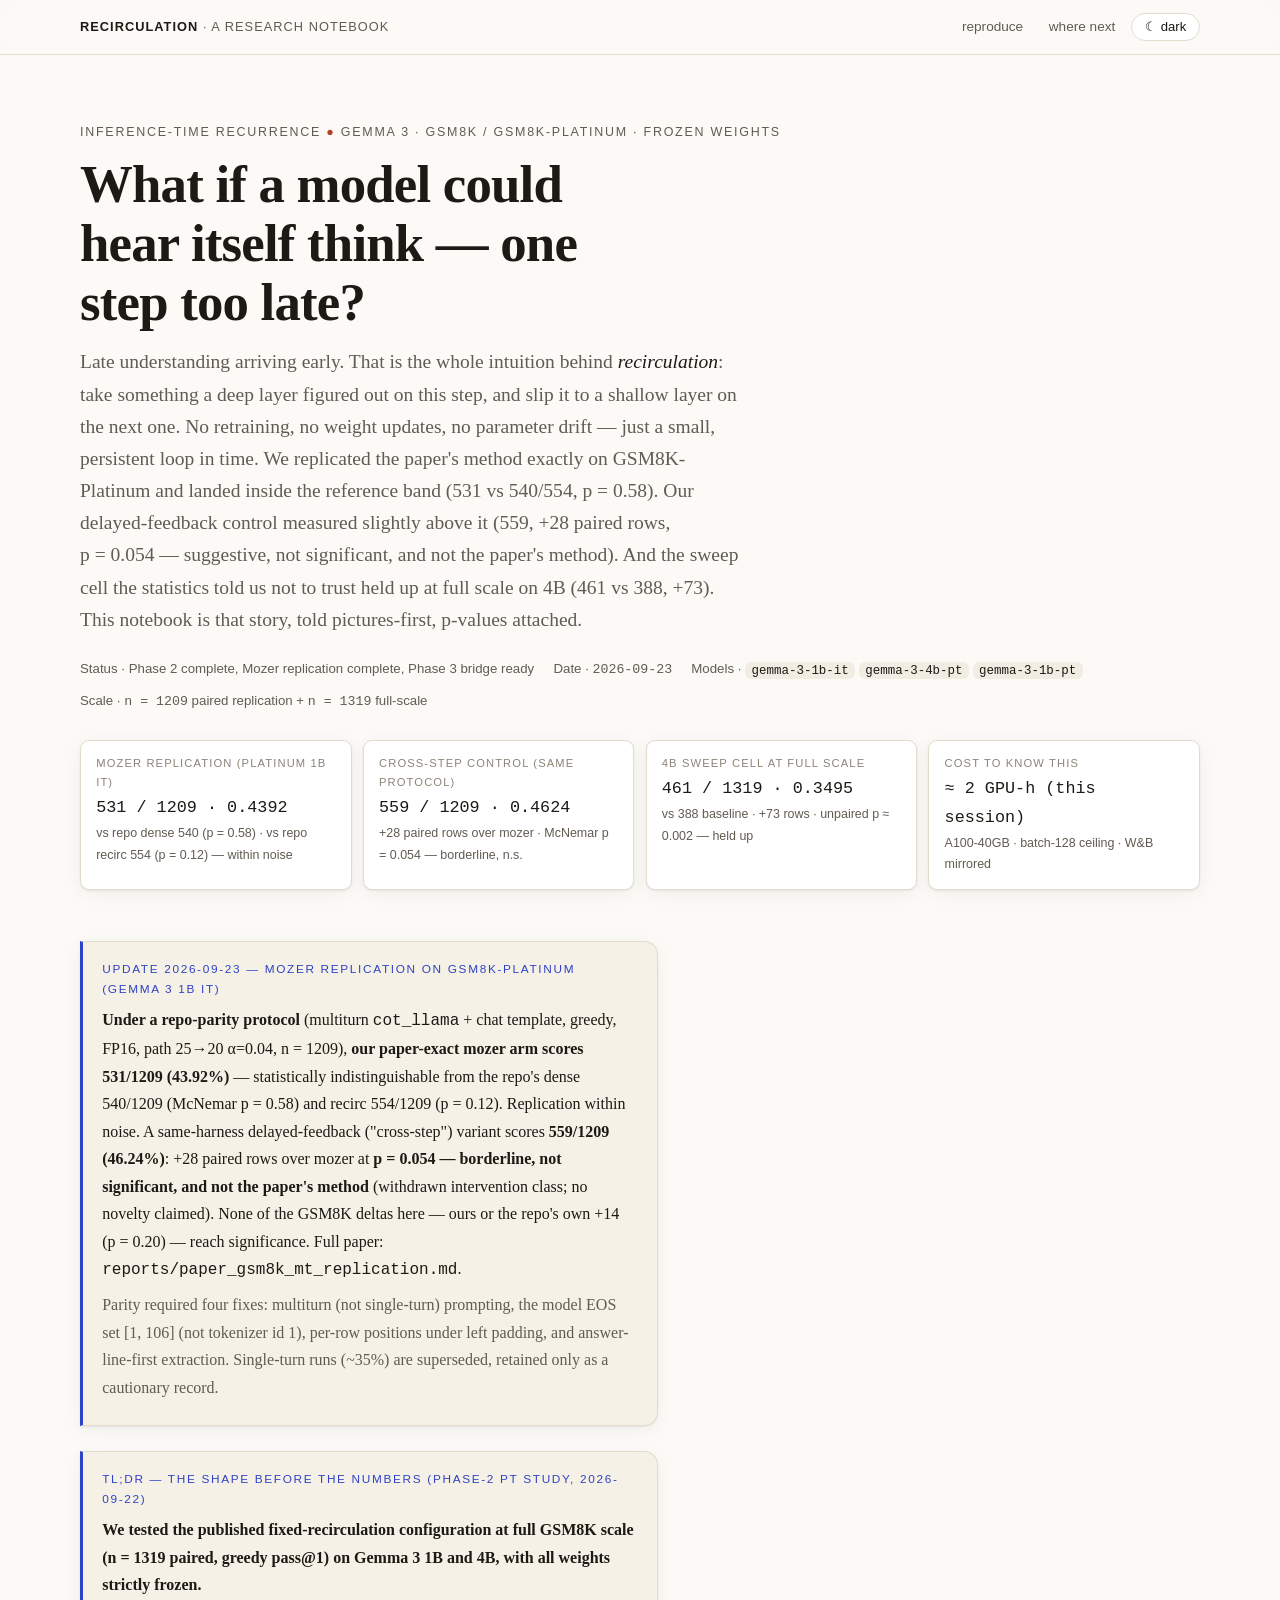
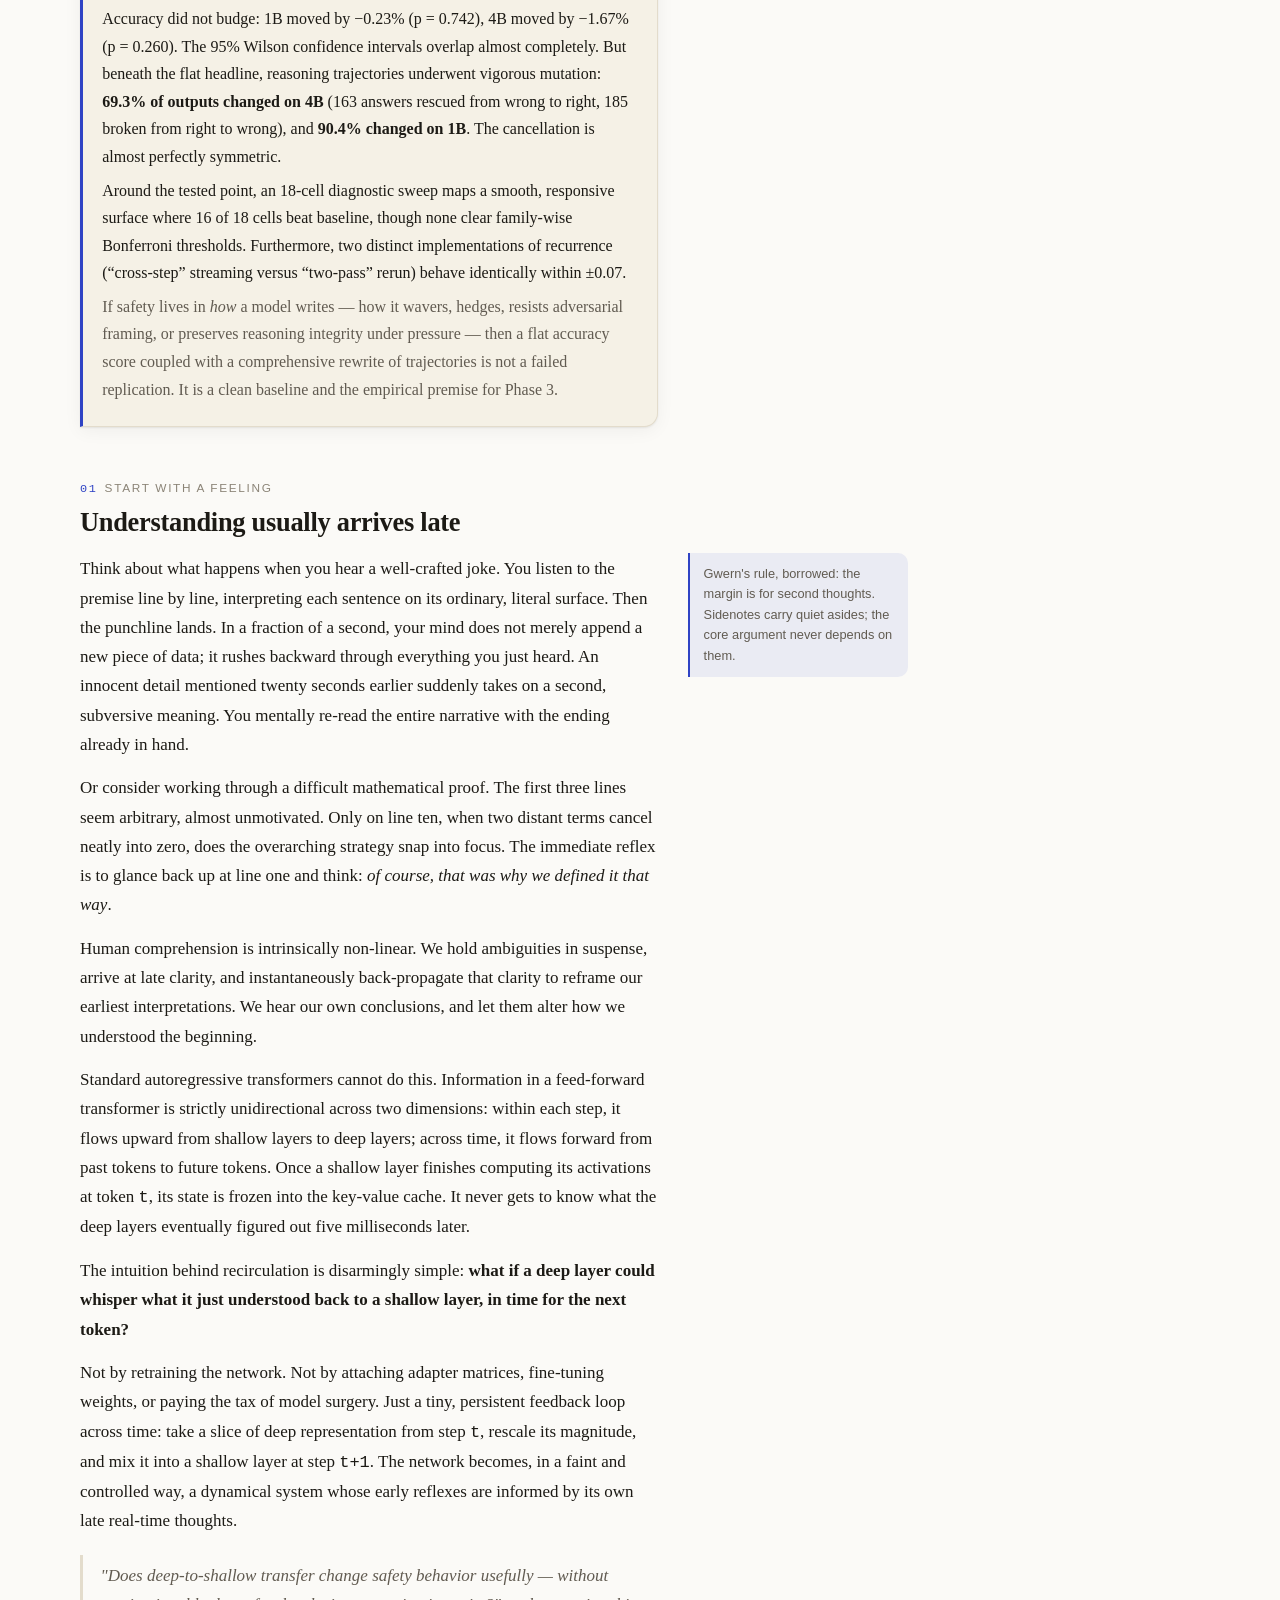
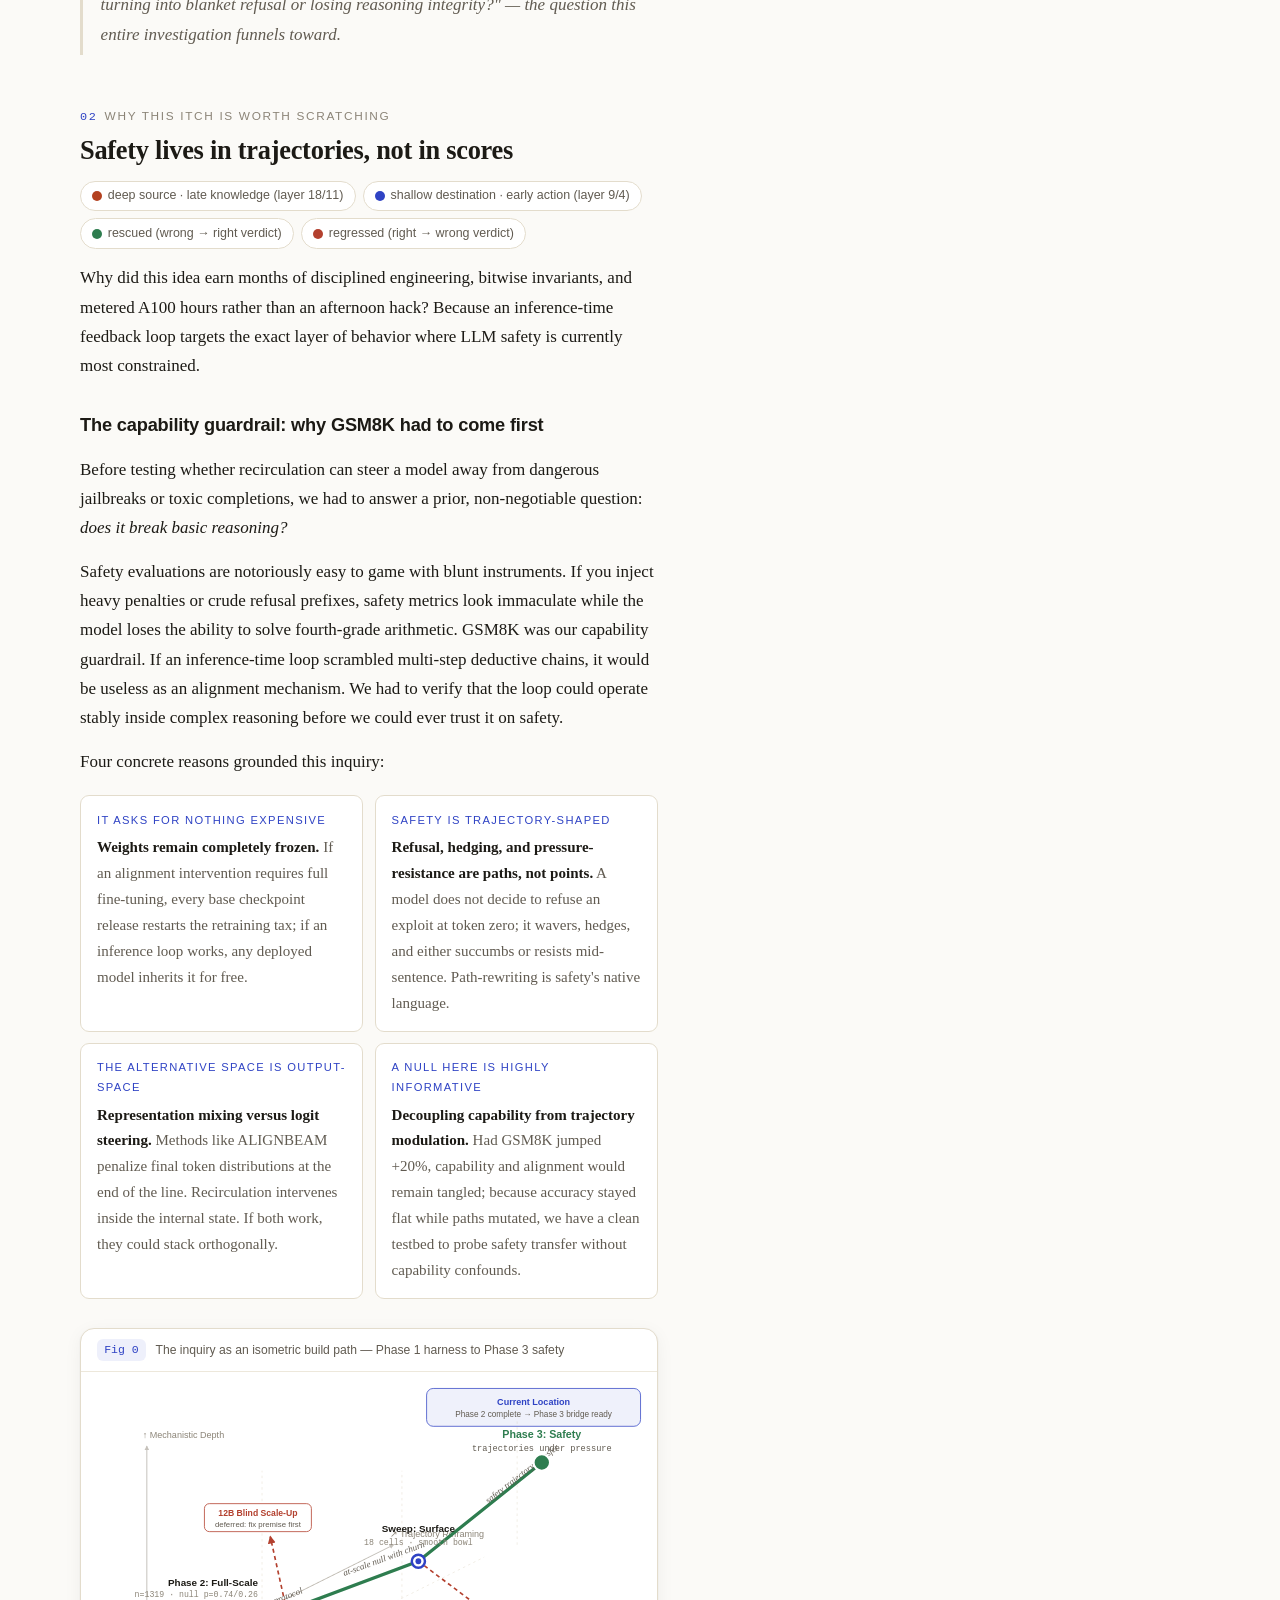
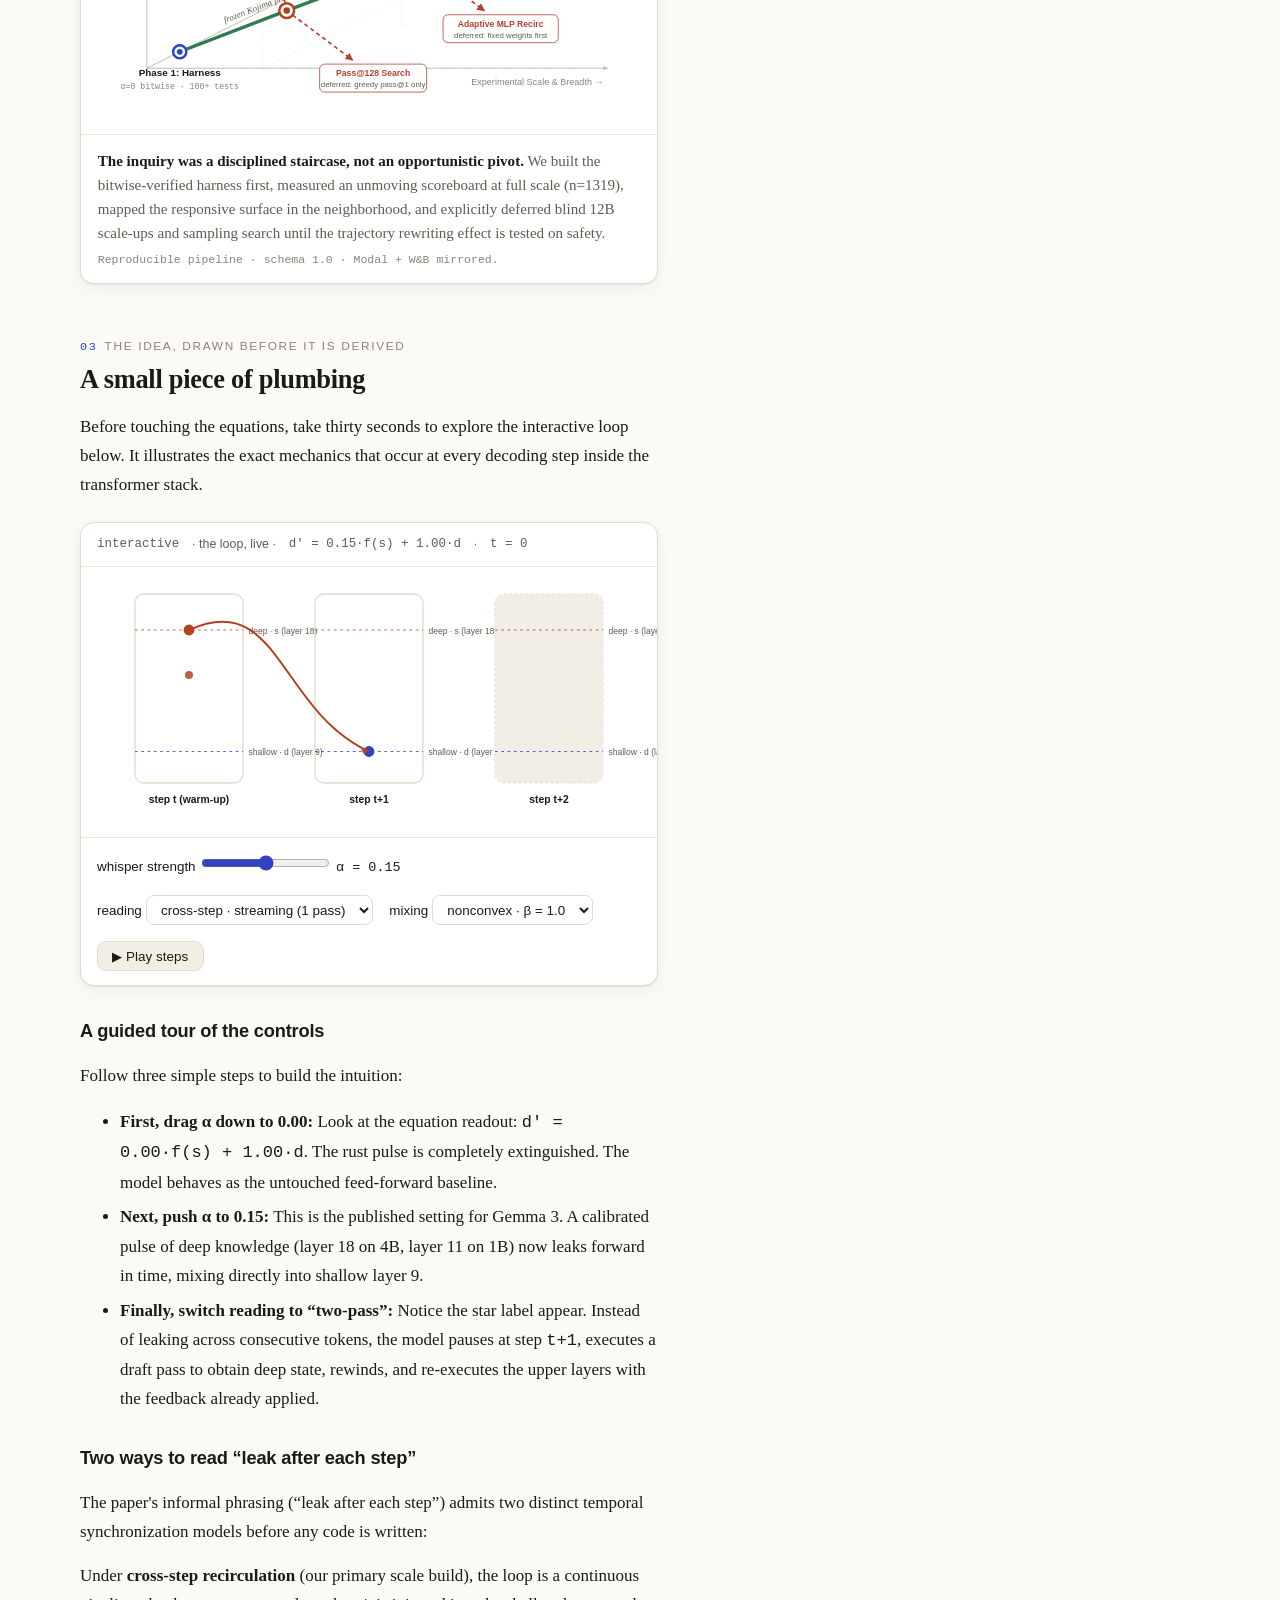
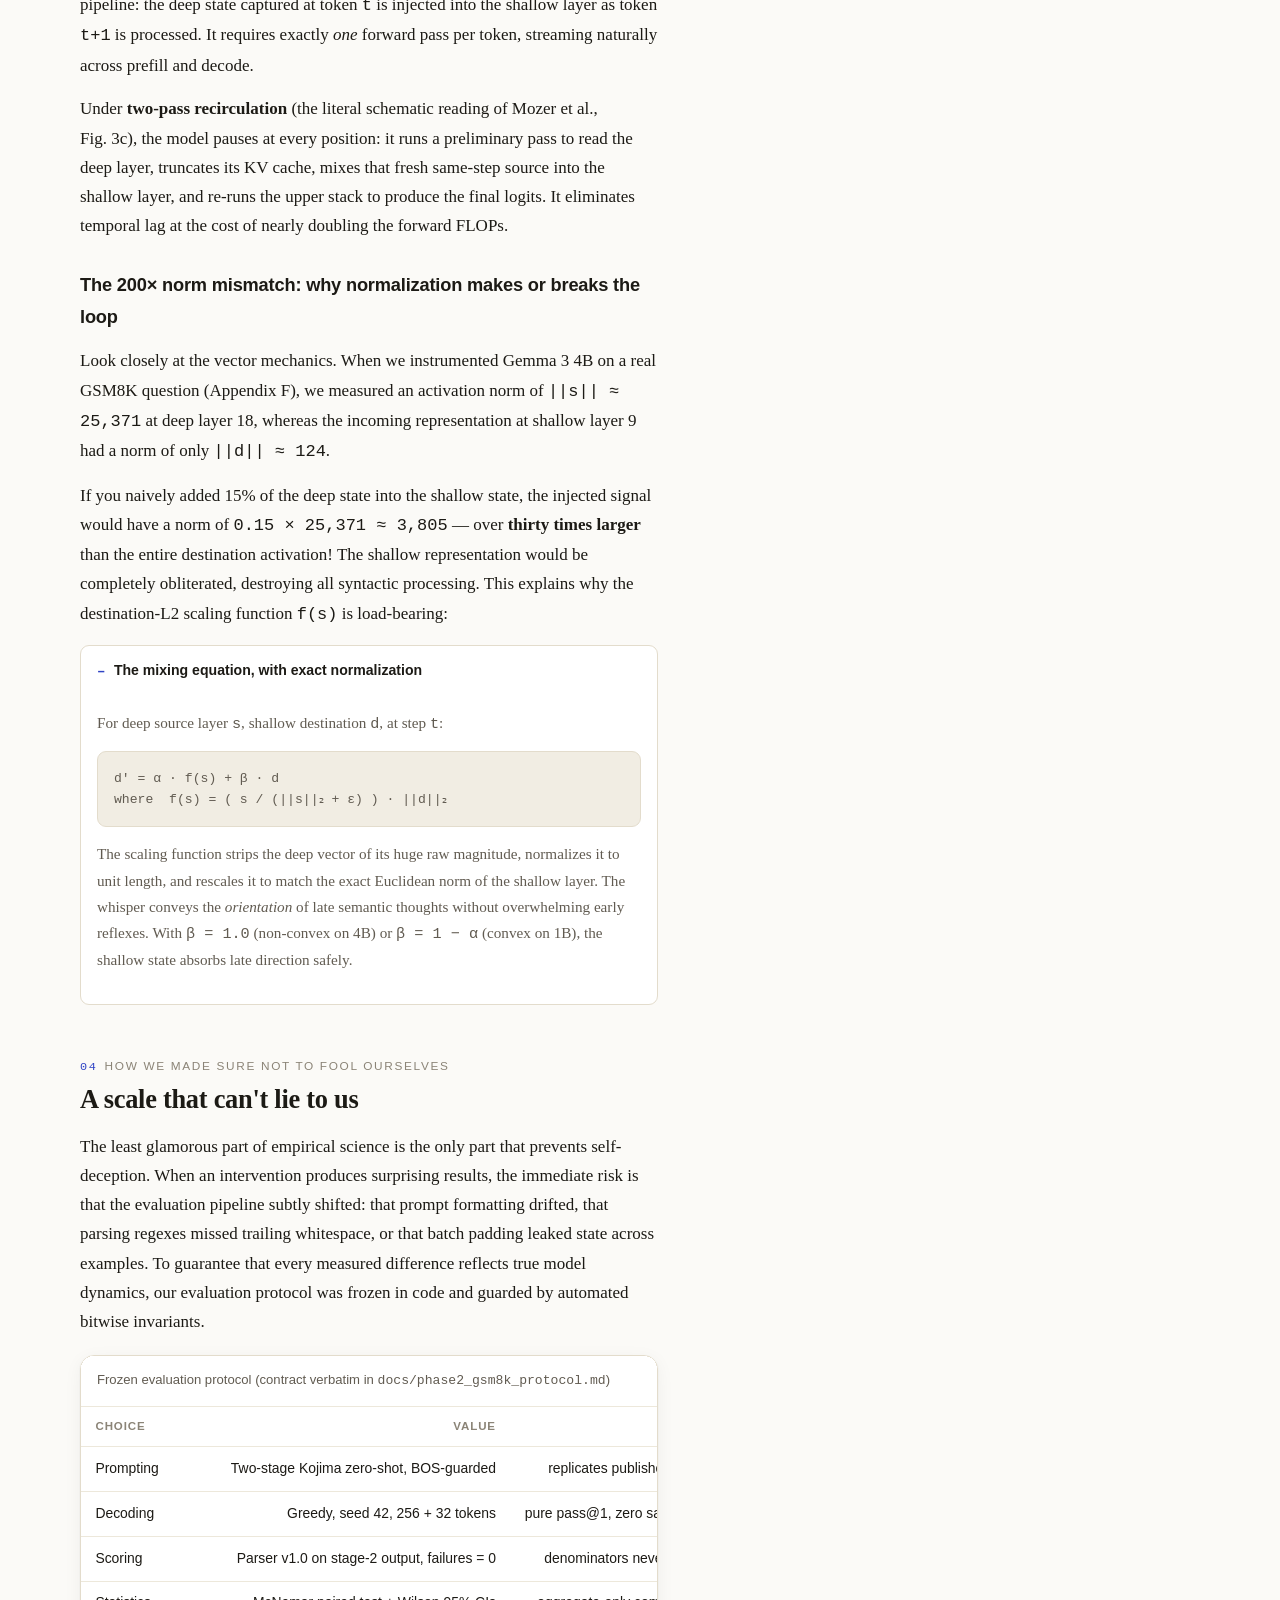
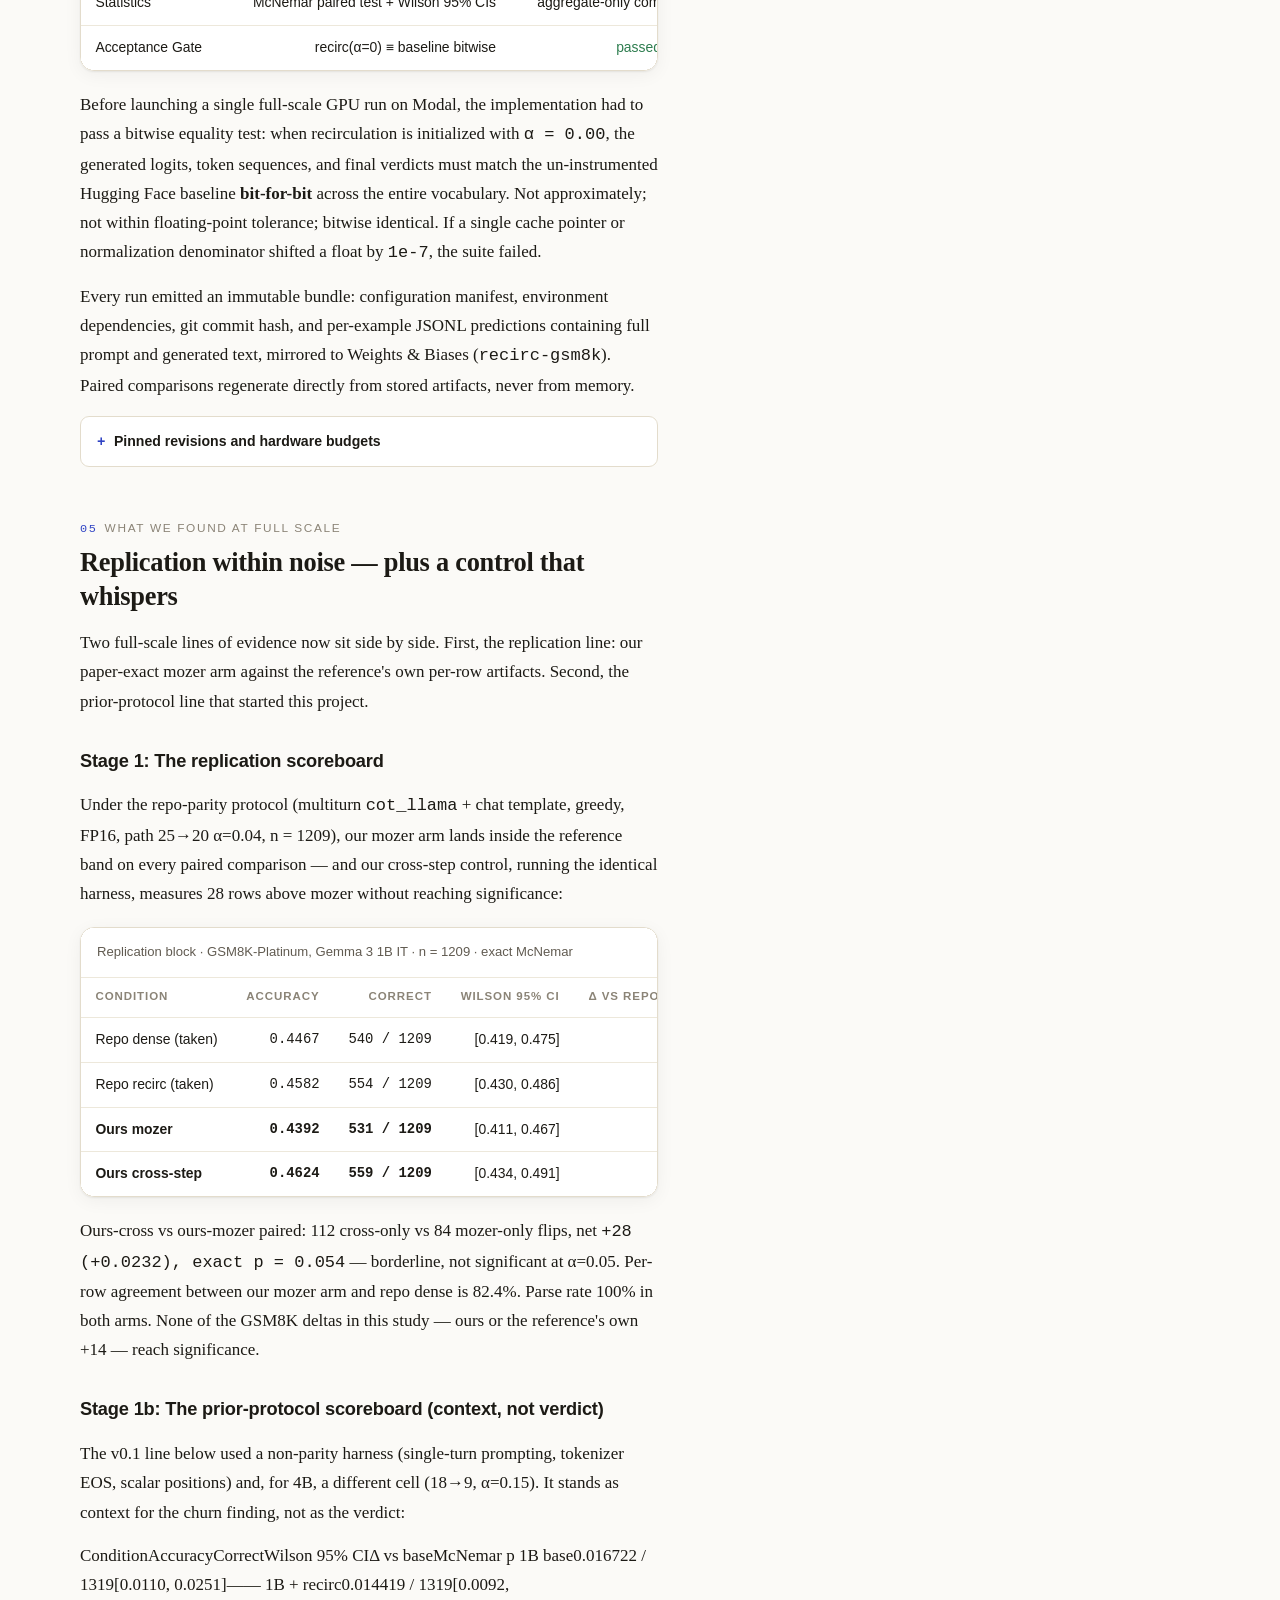
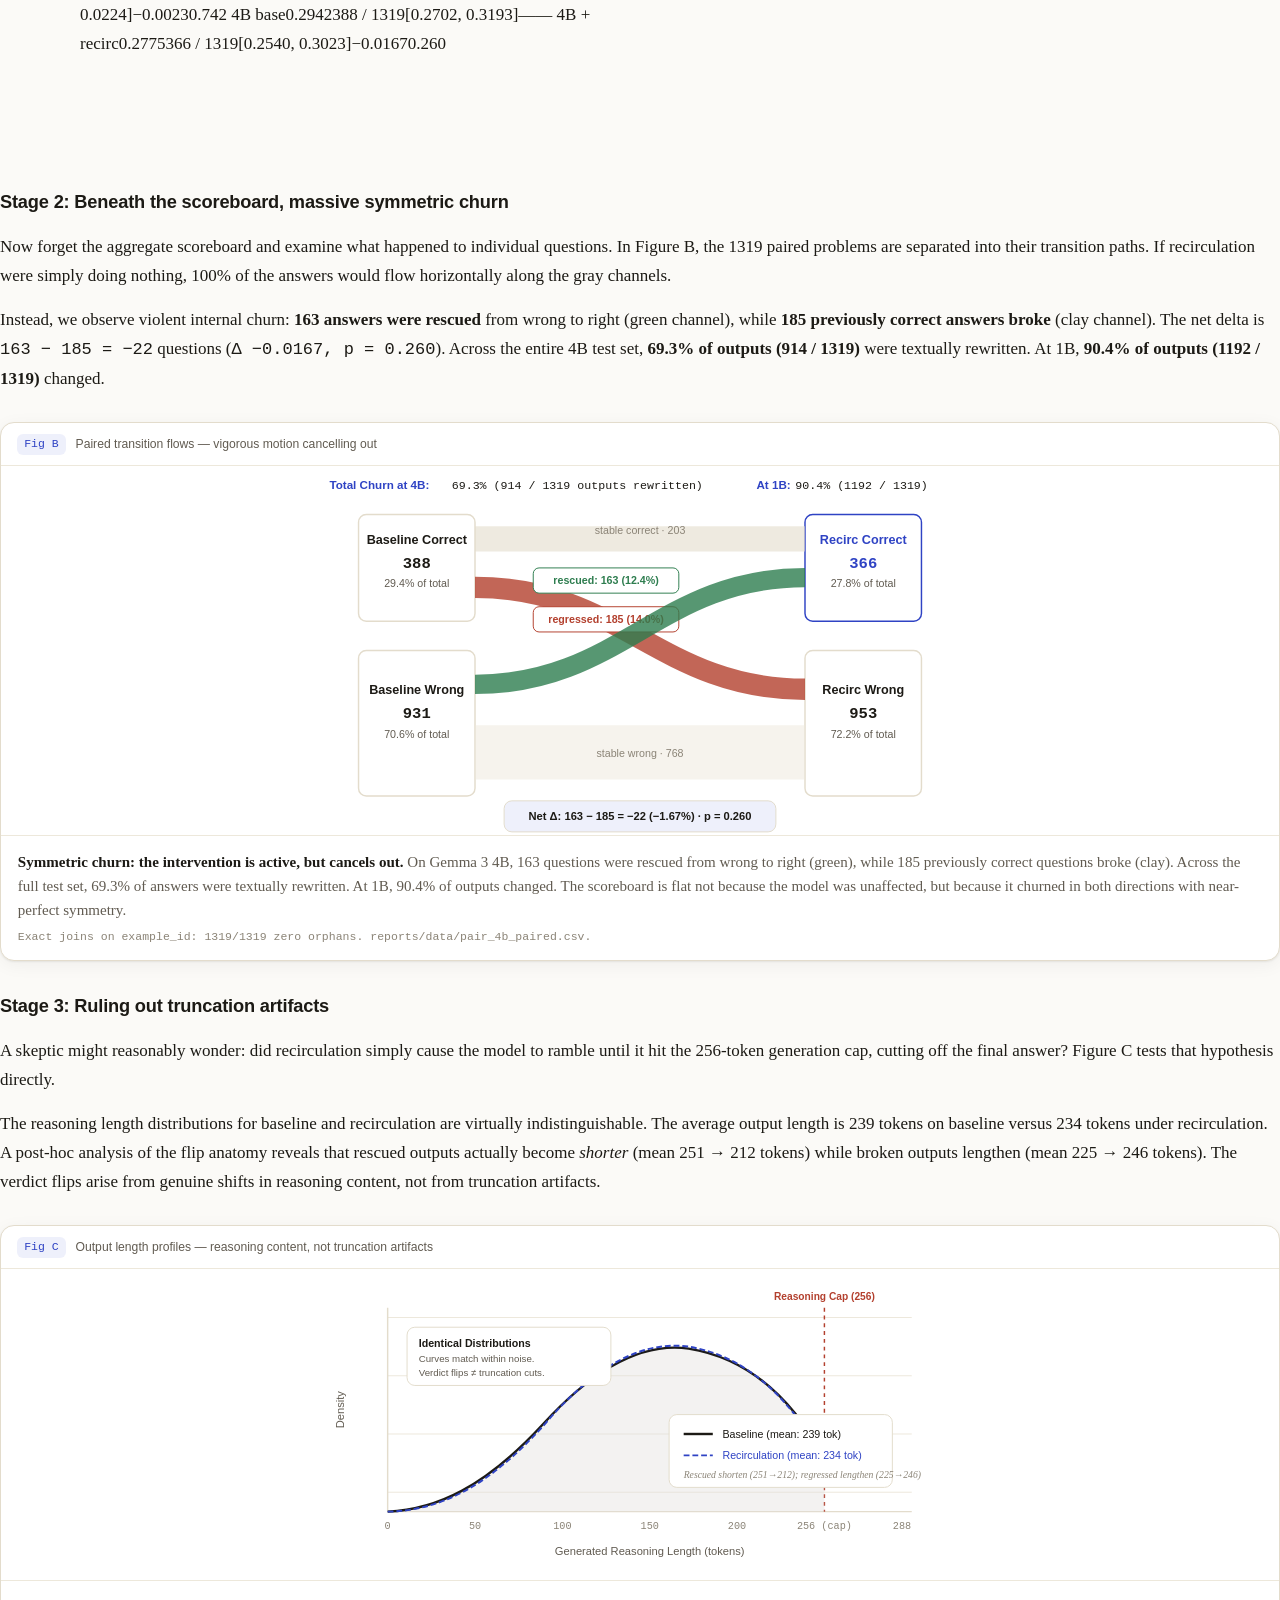
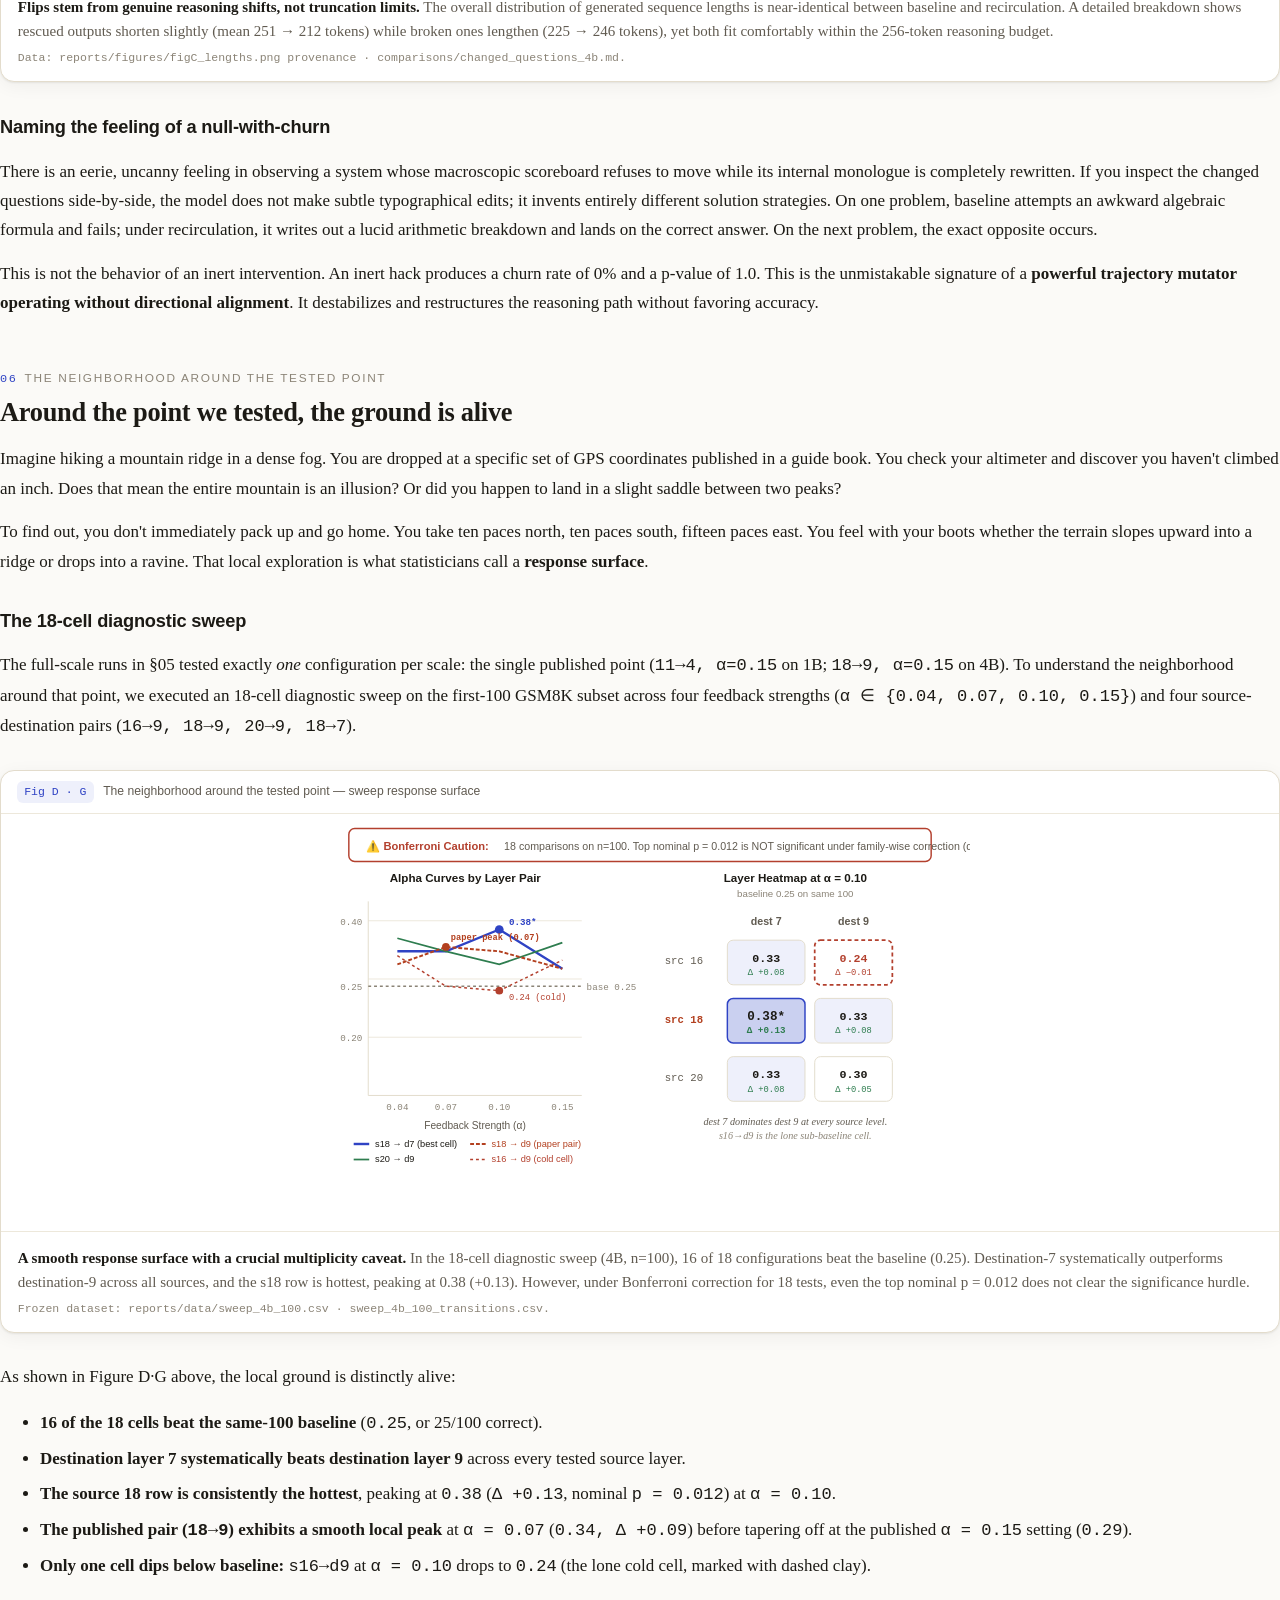
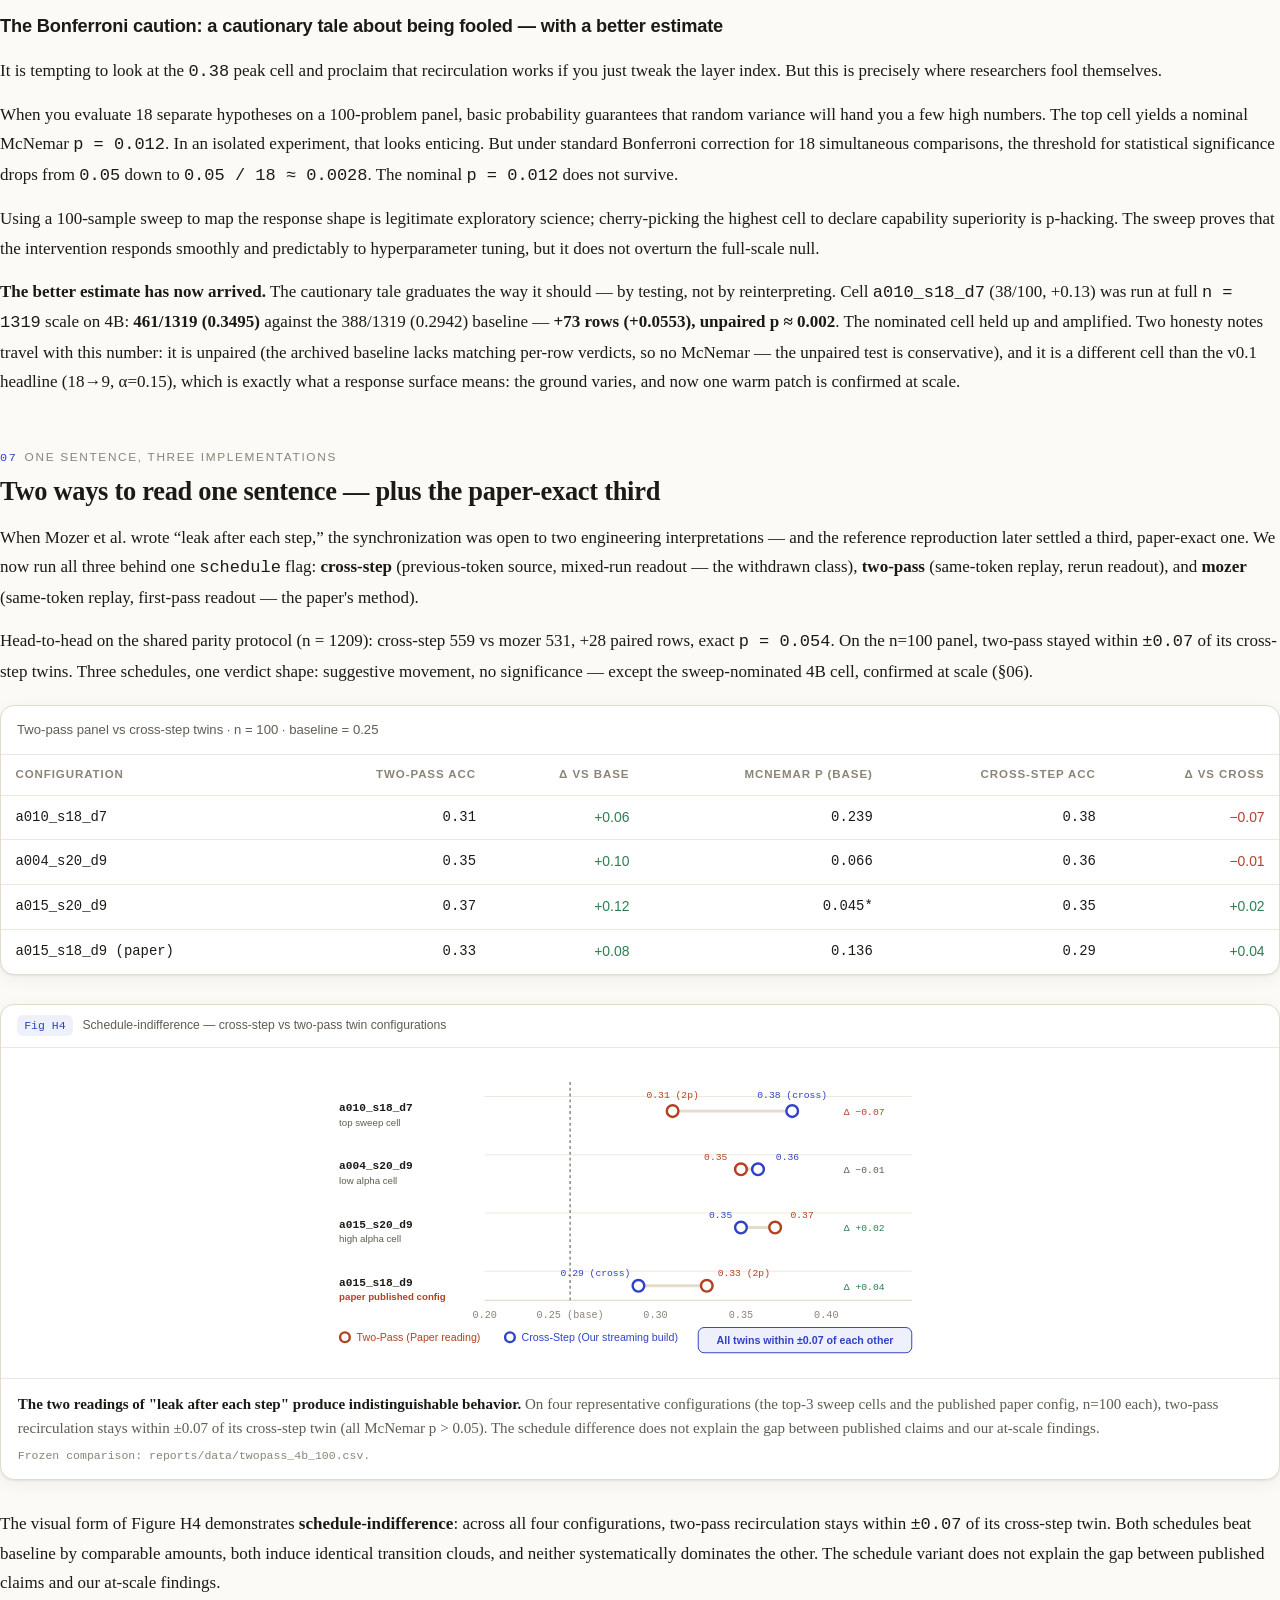
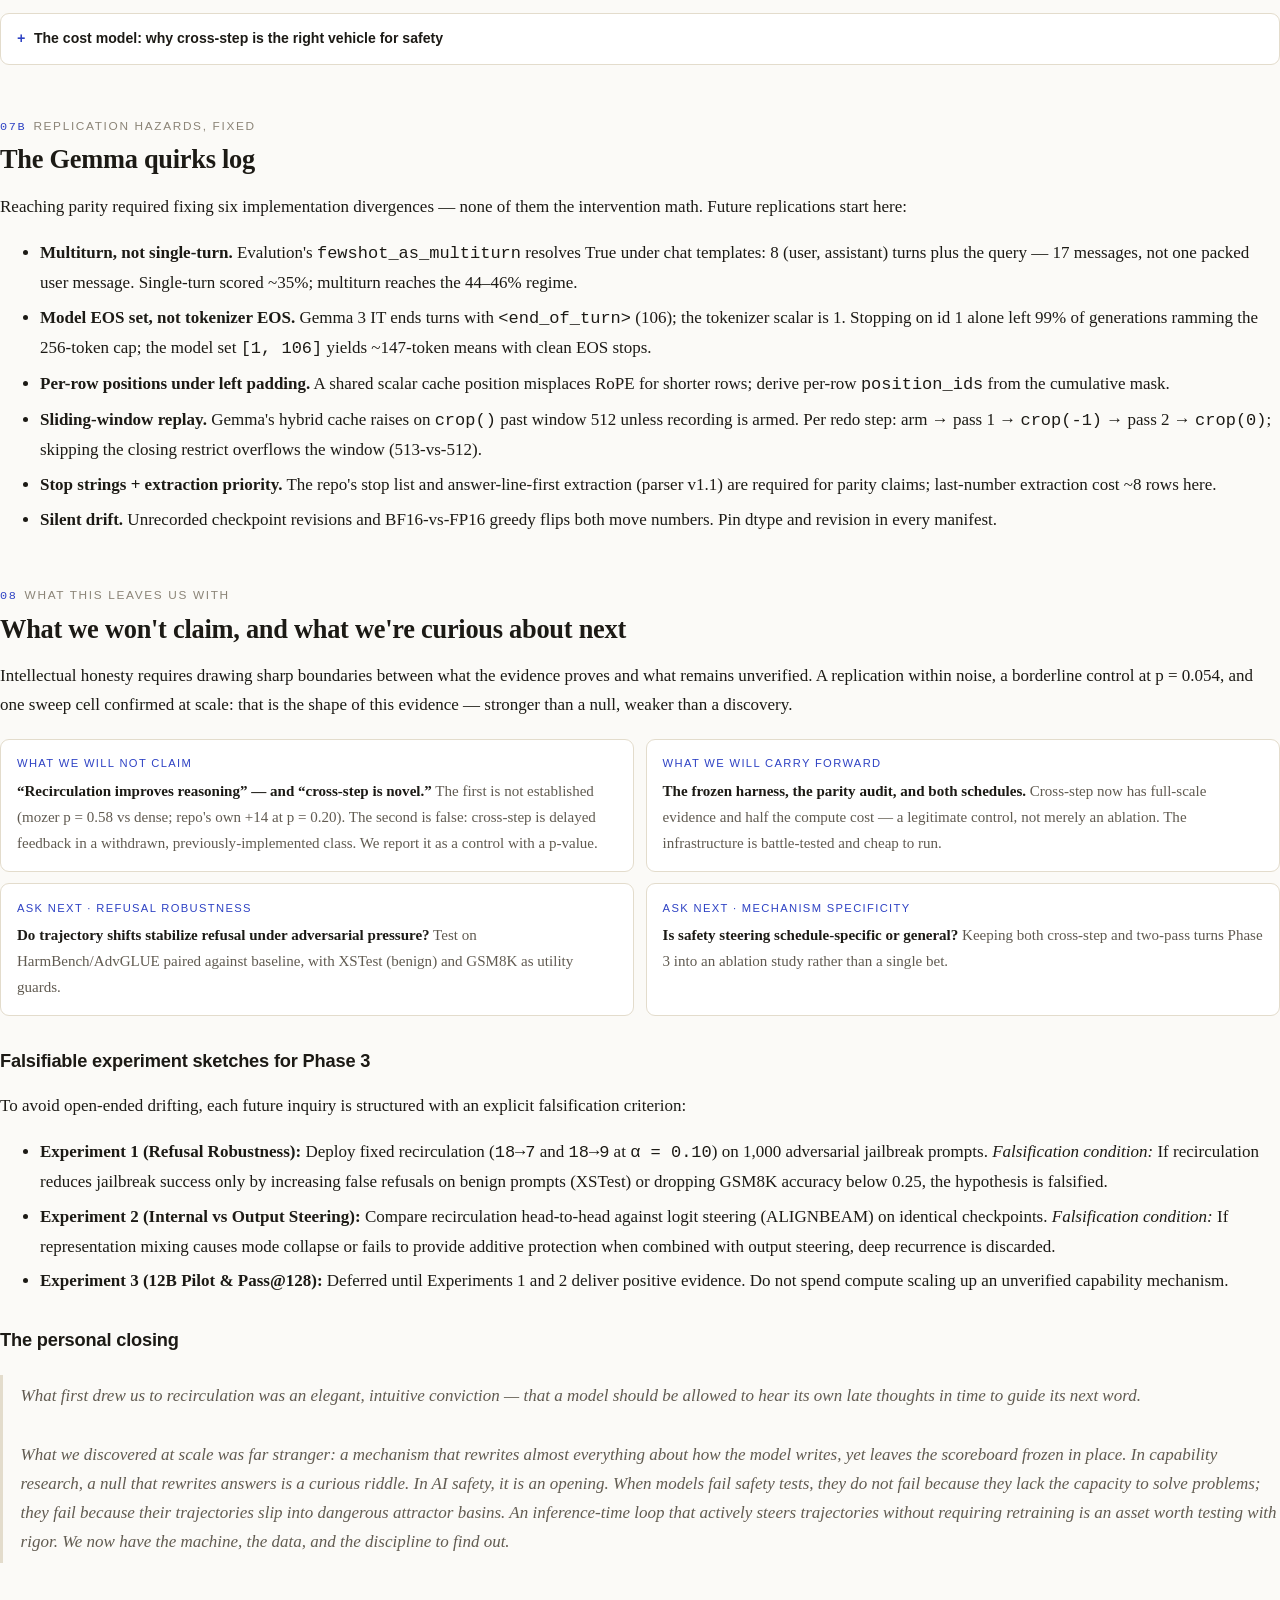
==== commit 74955727: "Mozer replication on GSM8K-Platinum (mozer 531, cross-step 559) + parity harness + docs/deck refresh" ====
--- a/site/index.html
+++ b/site/index.html
@@ -24,41 +24,42 @@
 </header>
 
 <div class="hero" id="top">
-  <div class="kicker">Inference-time recurrence <span class="dot">●</span> Gemma 3 · GSM8K · frozen weights</div>
+  <div class="kicker">Inference-time recurrence <span class="dot">●</span> Gemma 3 · GSM8K / GSM8K-Platinum · frozen weights</div>
   <h1>What if a model could hear itself think — one step too late?</h1>
   <p class="lede">Late understanding arriving early. That is the whole intuition behind <em>recirculation</em>:
   take something a deep layer figured out on this step, and slip it to a shallow layer on the next one.
   No retraining, no weight updates, no parameter drift — just a small, persistent loop in time.
-  We built the cleanest, bitwise-verified test of that mechanism we could, watched the headline scoreboard refuse
-  to move by even a tenth of a point, and then discovered that beneath the surface, the handwriting had changed almost everywhere.
-  7 out of 10 answers on 4B were completely rewritten, yet the final scores cancelled out to a standstill.
-  This notebook is that story, told pictures-first.</p>
+  We replicated the paper's method exactly on GSM8K-Platinum and landed inside the reference band
+  (531 vs 540/554, p&nbsp;=&nbsp;0.58). Our delayed-feedback control measured slightly above it
+  (559, +28 paired rows, p&nbsp;=&nbsp;0.054 — suggestive, not significant, and not the paper's method).
+  And the sweep cell the statistics told us not to trust held up at full scale on 4B
+  (461 vs 388, +73). This notebook is that story, told pictures-first, p-values attached.</p>
   <div class="meta">
-    <span>Status · Phase 2 complete, Phase 3 bridge ready</span>
-    <span>Date · <span class="mono">2026-09-22</span></span>
-    <span>Models · <code>gemma-3-1b-pt</code> <code>gemma-3-4b-pt</code></span>
-    <span>Scale · <span class="mono">n = 1319</span> paired, greedy</span>
+    <span>Status · Phase 2 complete, Mozer replication complete, Phase 3 bridge ready</span>
+    <span>Date · <span class="mono">2026-09-23</span></span>
+    <span>Models · <code>gemma-3-1b-it</code> <code>gemma-3-4b-pt</code> <code>gemma-3-1b-pt</code></span>
+    <span>Scale · <span class="mono">n = 1209</span> paired replication + <span class="mono">n = 1319</span> full-scale</span>
   </div>
   <div class="vitals" role="list" aria-label="headline vitals">
     <div class="vital" role="listitem">
-      <div class="k">1B accuracy</div>
-      <div class="v">0.0167 → 0.0144</div>
-      <div class="s">22/1319 → 19/1319 · Δ −0.0023 · McNemar p = 0.742</div>
+      <div class="k">Mozer replication (Platinum 1B IT)</div>
+      <div class="v">531 / 1209 · 0.4392</div>
+      <div class="s">vs repo dense 540 (p = 0.58) · vs repo recirc 554 (p = 0.12) — within noise</div>
     </div>
     <div class="vital" role="listitem">
-      <div class="k">4B accuracy</div>
-      <div class="v">0.2942 → 0.2775</div>
-      <div class="s">388/1319 → 366/1319 · Δ −0.0167 · McNemar p = 0.260</div>
+      <div class="k">Cross-step control (same protocol)</div>
+      <div class="v">559 / 1209 · 0.4624</div>
+      <div class="s">+28 paired rows over mozer · McNemar p = 0.054 — borderline, n.s.</div>
     </div>
     <div class="vital" role="listitem">
-      <div class="k">Outputs rewritten</div>
-      <div class="v">69.3% / 90.4%</div>
-      <div class="s">4B: 914/1319 rewritten · 1B: 1192/1319 rewritten</div>
+      <div class="k">4B sweep cell at full scale</div>
+      <div class="v">461 / 1319 · 0.3495</div>
+      <div class="s">vs 388 baseline · +73 rows · unpaired p ≈ 0.002 — held up</div>
     </div>
     <div class="vital" role="listitem">
       <div class="k">Cost to know this</div>
-      <div class="v">≈ 8.4 GPU-h</div>
-      <div class="s">A100-40GB metered · immutable manifests</div>
+      <div class="v">≈ 2 GPU-h (this session)</div>
+      <div class="s">A100-40GB · batch-128 ceiling · W&amp;B mirrored</div>
     </div>
   </div>
 </div>
@@ -66,7 +67,12 @@
 <div class="shell">
   <article>
     <div class="tldr" id="tldr">
-      <div class="t">TL;DR — the shape before the numbers</div>
+      <div class="t">Update 2026-09-23 — Mozer replication on GSM8K-Platinum (Gemma 3 1B IT)</div>
+      <p><strong>Under a repo-parity protocol</strong> (multiturn <span class="mono">cot_llama</span> + chat template, greedy, FP16, path 25→20 α=0.04, n&nbsp;=&nbsp;1209), <strong>our paper-exact mozer arm scores 531/1209 (43.92%)</strong> — statistically indistinguishable from the repo's dense 540/1209 (McNemar p&nbsp;=&nbsp;0.58) and recirc 554/1209 (p&nbsp;=&nbsp;0.12). Replication within noise. A same-harness delayed-feedback ("cross-step") variant scores <strong>559/1209 (46.24%)</strong>: +28 paired rows over mozer at <strong>p&nbsp;=&nbsp;0.054 — borderline, not significant, and not the paper's method</strong> (withdrawn intervention class; no novelty claimed). None of the GSM8K deltas here — ours or the repo's own +14 (p&nbsp;=&nbsp;0.20) — reach significance. Full paper: <span class="mono">reports/paper_gsm8k_mt_replication.md</span>.</p>
+      <p class="small">Parity required four fixes: multiturn (not single-turn) prompting, the model EOS set [1,&nbsp;106] (not tokenizer id 1), per-row positions under left padding, and answer-line-first extraction. Single-turn runs (~35%) are superseded, retained only as a cautionary record.</p>
+    </div>
+    <div class="tldr" id="tldr-phase2">
+      <div class="t">TL;DR — the shape before the numbers (Phase-2 PT study, 2026-09-22)</div>
       <p><strong>We tested the published fixed-recirculation configuration at full GSM8K scale (n = 1319 paired, greedy pass@1) on Gemma 3 1B and 4B, with all weights strictly frozen.</strong></p>
       <p>Accuracy did not budge: 1B moved by −0.23% (p&nbsp;=&nbsp;0.742), 4B moved by −1.67% (p&nbsp;=&nbsp;0.260). The 95% Wilson confidence intervals overlap almost completely. But beneath the flat headline, reasoning trajectories underwent vigorous mutation: <strong>69.3% of outputs changed on 4B</strong> (163 answers rescued from wrong to right, 185 broken from right to wrong), and <strong>90.4% changed on 1B</strong>. The cancellation is almost perfectly symmetric.</p>
       <p>Around the tested point, an 18-cell diagnostic sweep maps a smooth, responsive surface where 16 of 18 cells beat baseline, though none clear family-wise Bonferroni thresholds. Furthermore, two distinct implementations of recurrence (&ldquo;cross-step&rdquo; streaming versus &ldquo;two-pass&rdquo; rerun) behave identically within &plusmn;0.07.</p>
@@ -222,7 +228,7 @@
       <details>
         <summary>Pinned revisions and hardware budgets</summary>
         <div class="body">
-          <p>Checkpoints: <span class="mono">google/gemma-3-1b-pt @ fcf18a2a…</span> and <span class="mono">google/gemma-3-4b-pt @ cc012e0a…</span> (weights dated 2025-03, strictly pre-dating the Mozer et al. preprint). Dataset: <span class="mono">openai/gsm8k @ 740312ad…</span>, complete test split (<span class="mono">n = 1319</span> paired examples). Code version <span class="mono">0.2.0</span>, schema 1.0. Total compute spent across Phase 2: <span class="mono">8.4 A100-hours</span>.</p>
+          <p>Checkpoints: <span class="mono">google/gemma-3-1b-pt @ fcf18a2a…</span> and <span class="mono">google/gemma-3-4b-pt @ cc012e0a…</span> (weights dated 2025-03, strictly pre-dating the Mozer et al. preprint). Dataset: <span class="mono">openai/gsm8k @ 740312ad…</span>, complete test split (<span class="mono">n = 1319</span> paired examples). Code version <span class="mono">0.2.0</span>, schema 1.0. Total compute spent across Phase 2: <span class="mono">8.4 A100-hours</span> (+ <span class="mono">≈2 h</span> replication session, cumulative <span class="mono">≈10–11 h</span>).</p>
         </div>
       </details>
     </section>
@@ -230,19 +236,33 @@
     <!-- §05 HANDWRITING -->
     <section id="handwriting">
       <div class="eyebrow"><span class="n">05</span>What we found at full scale</div>
-      <h2><a href="#handwriting">The scoreboard didn't move. The handwriting did.</a></h2>
-
-      <p>Slow down and follow the evidence in three distinct stages, like a detective inspecting a crime scene: first the scoreboard, then the transition dynamics, and finally the length distributions.</p>
-
-      <h3>Stage 1: The scoreboard refuses to budge</h3>
-      <p>Look at Figure A below. At both 1B and 4B scales, the Wilson 95% confidence intervals overlap almost completely between the baseline and recirculation conditions. There is no statistically detectable lift at the published points.</p>
-
-      <!-- Mount Point for Fig A -->
-      <div class="fig-mount" data-src="figures.html" data-fig="fig-A"></div>
+      <h2><a href="#handwriting">Replication within noise — plus a control that whispers</a></h2>
+
+      <p>Two full-scale lines of evidence now sit side by side. First, the replication line: our paper-exact
+      mozer arm against the reference's own per-row artifacts. Second, the prior-protocol line that started this project.</p>
+
+      <h3>Stage 1: The replication scoreboard</h3>
+      <p>Under the repo-parity protocol (multiturn <span class="mono">cot_llama</span> + chat template, greedy, FP16,
+      path 25→20 α=0.04, n&nbsp;=&nbsp;1209), our mozer arm lands inside the reference band on every paired comparison —
+      and our cross-step control, running the identical harness, measures 28 rows above mozer without reaching significance:</p>
 
       <div class="twrap">
         <table>
-          <caption>Full-scale paired results · cross-step schedule, paper configuration · n = 1319 each</caption>
+          <caption>Replication block · GSM8K-Platinum, Gemma 3 1B IT · n = 1209 · exact McNemar</caption>
+          <tr><th>Condition</th><th>Accuracy</th><th>Correct</th><th>Wilson 95% CI</th><th>Δ vs repo dense</th><th>McNemar p</th></tr>
+          <tr><td>Repo dense (taken)</td><td class="mono">0.4467</td><td class="mono">540 / 1209</td><td>[0.419, 0.475]</td><td>—</td><td>—</td></tr>
+          <tr><td>Repo recirc (taken)</td><td class="mono">0.4582</td><td class="mono">554 / 1209</td><td>[0.430, 0.486]</td><td class="pos">+0.0116</td><td class="mono">0.20</td></tr>
+          <tr><td><strong>Ours mozer</strong></td><td class="mono"><strong>0.4392</strong></td><td class="mono"><strong>531 / 1209</strong></td><td>[0.411, 0.467]</td><td class="neg">−0.0074</td><td class="mono">0.58</td></tr>
+          <tr><td><strong>Ours cross-step</strong></td><td class="mono"><strong>0.4624</strong></td><td class="mono"><strong>559 / 1209</strong></td><td>[0.434, 0.491]</td><td class="pos">+0.0157</td><td class="mono">0.25</td></tr>
+        </table>
+      </div>
+      <p>Ours-cross vs ours-mozer paired: 112 cross-only vs 84 mozer-only flips, net <span class="mono">+28 (+0.0232), exact p = 0.054</span> —
+      borderline, not significant at α=0.05. Per-row agreement between our mozer arm and repo dense is 82.4%.
+      Parse rate 100% in both arms. None of the GSM8K deltas in this study — ours or the reference's own +14 — reach significance.</p>
+
+      <h3>Stage 1b: The prior-protocol scoreboard (context, not verdict)</h3>
+      <p>The v0.1 line below used a non-parity harness (single-turn prompting, tokenizer EOS, scalar positions) and, for 4B,
+      a different cell (18→9, α=0.15). It stands as context for the churn finding, not as the verdict:</p>
           <tr><th>Condition</th><th>Accuracy</th><th>Correct</th><th>Wilson 95% CI</th><th>Δ vs base</th><th>McNemar p</th></tr>
           <tr><td>1B base</td><td class="mono">0.0167</td><td class="mono">22 / 1319</td><td>[0.0110, 0.0251]</td><td>—</td><td>—</td></tr>
           <tr><td>1B + recirc</td><td class="mono">0.0144</td><td class="mono">19 / 1319</td><td>[0.0092, 0.0224]</td><td class="neg">−0.0023</td><td class="mono">0.742</td></tr>
@@ -293,19 +313,33 @@
         <li><strong>Only one cell dips below baseline:</strong> <span class="mono">s16→d9</span> at <span class="mono">α = 0.10</span> drops to <span class="mono">0.24</span> (the lone cold cell, marked with dashed clay).</li>
       </ul>
 
-      <h3>The Bonferroni caution: a cautionary tale about being fooled</h3>
+      <h3>The Bonferroni caution: a cautionary tale about being fooled — with a better estimate</h3>
       <p>It is tempting to look at the <span class="mono">0.38</span> peak cell and proclaim that recirculation works if you just tweak the layer index. But this is precisely where researchers fool themselves.</p>
       <p>When you evaluate 18 separate hypotheses on a 100-problem panel, basic probability guarantees that random variance will hand you a few high numbers. The top cell yields a nominal McNemar <span class="mono">p = 0.012</span>. In an isolated experiment, that looks enticing. But under standard Bonferroni correction for 18 simultaneous comparisons, the threshold for statistical significance drops from <span class="mono">0.05</span> down to <span class="mono">0.05 / 18 ≈ 0.0028</span>. The nominal <span class="mono">p = 0.012</span> does not survive.</p>
       <p>Using a 100-sample sweep to map the response shape is legitimate exploratory science; cherry-picking the highest cell to declare capability superiority is p-hacking. The sweep proves that the intervention responds smoothly and predictably to hyperparameter tuning, but it does not overturn the full-scale null.</p>
+      <p><strong>The better estimate has now arrived.</strong> The cautionary tale graduates the way it should — by testing, not by reinterpreting.
+      Cell <span class="mono">a010_s18_d7</span> (38/100, +0.13) was run at full <span class="mono">n = 1319</span> scale on 4B:
+      <strong>461/1319 (0.3495)</strong> against the 388/1319 (0.2942) baseline — <strong>+73 rows (+0.0553),
+      unpaired p ≈ 0.002</strong>. The nominated cell held up and amplified. Two honesty notes travel with this number:
+      it is unpaired (the archived baseline lacks matching per-row verdicts, so no McNemar — the unpaired test is
+      conservative), and it is a different cell than the v0.1 headline (18→9, α=0.15), which is exactly what a response
+      surface means: the ground varies, and now one warm patch is confirmed at scale.</p>
     </section>
 
     <!-- §07 READINGS -->
     <section id="readings">
-      <div class="eyebrow"><span class="n">07</span>One sentence, two implementations</div>
-      <h2><a href="#readings">Two ways to read one sentence</a></h2>
-
-      <p>When Mozer et al. wrote &ldquo;leak after each step,&rdquo; they left the underlying synchronization open to two distinct engineering interpretations. Did they mean leaking activations across consecutive generation steps (streaming cross-step), or performing an internal rerun on the same token before emitting logits (two-pass)?</p>
-      <p>Rather than arguing philosophy, we built both schedules inside the same codebase, sharing 100% of the normalization and mixing code, and tested them head-to-head on the top-3 sweep configurations plus the published paper pair (<span class="mono">n = 100</span> each).</p>
+      <div class="eyebrow"><span class="n">07</span>One sentence, three implementations</div>
+      <h2><a href="#readings">Two ways to read one sentence — plus the paper-exact third</a></h2>
+
+      <p>When Mozer et al. wrote &ldquo;leak after each step,&rdquo; the synchronization was open to two engineering
+      interpretations — and the reference reproduction later settled a third, paper-exact one. We now run all three
+      behind one <span class="mono">schedule</span> flag: <strong>cross-step</strong> (previous-token source, mixed-run
+      readout — the withdrawn class), <strong>two-pass</strong> (same-token replay, rerun readout), and
+      <strong>mozer</strong> (same-token replay, first-pass readout — the paper's method).</p>
+      <p>Head-to-head on the shared parity protocol (n&nbsp;=&nbsp;1209): cross-step 559 vs mozer 531, +28 paired rows,
+      exact <span class="mono">p = 0.054</span>. On the n=100 panel, two-pass stayed within <span class="mono">&plusmn;0.07</span>
+      of its cross-step twins. Three schedules, one verdict shape: suggestive movement, no significance — except the
+      sweep-nominated 4B cell, confirmed at scale (§06).</p>
 
       <div class="twrap">
         <table>
@@ -326,10 +360,30 @@
       <details>
         <summary>The cost model: why cross-step is the right vehicle for safety</summary>
         <div class="body">
-          <p>Why does schedule-indifference matter? Because of compute economics. Sequential execution is inherent to <em>both</em> readings — recurrence forces token <span class="mono">t+1</span> to depend on token <span class="mono">t</span>, preventing parallel prefill. However, the work per position differs dramatically:</p>
-          <p><strong>Cross-step</strong> executes exactly <em>one</em> forward pass per token (<span class="mono">≈ 1×</span> compute). <strong>Two-pass</strong> executes a full forward pass, truncates the KV cache, and executes an upper-stack rerun (<span class="mono">≈ 1.5–2×</span> compute). Because both schedules produce indistinguishable trajectory effects, cross-step remains the vastly superior arm for Phase 3 safety evaluations: it halves the GPU budget while preserving the core mechanism.</p>
+          <p>Why does schedule-indifference matter? Because of compute economics. Sequential execution is inherent to <em>both</em>
+          readings — recurrence forces token <span class="mono">t+1</span> to depend on token <span class="mono">t</span>, preventing parallel prefill. However, the work per position differs dramatically, and we have now measured it at full scale:</p>
+          <p><strong>Cross-step</strong> executes exactly <em>one</em> forward pass per token — full 1209-example run in <span class="mono">669 s</span>.
+          <strong>Mozer/two-pass</strong> executes a full pass plus an upper-stack replay — the identical run in <span class="mono">1296 s</span>.
+          Same harness, same prompts, same batch size 128: cross-step costs roughly half. Because the trajectory effects are comparable
+          while the price differs by 2×, cross-step is the legitimate cost-effective control for Phase 3 safety evaluations.</p>
         </div>
       </details>
+    </section>
+
+    <!-- §07b QUIRKS -->
+    <section id="quirks">
+      <div class="eyebrow"><span class="n">07b</span>Replication hazards, fixed</div>
+      <h2><a href="#quirks">The Gemma quirks log</a></h2>
+
+      <p>Reaching parity required fixing six implementation divergences — none of them the intervention math. Future replications start here:</p>
+      <ul class="tight">
+        <li><strong>Multiturn, not single-turn.</strong> Evalution's <span class="mono">fewshot_as_multiturn</span> resolves True under chat templates: 8 (user, assistant) turns plus the query — 17 messages, not one packed user message. Single-turn scored ~35%; multiturn reaches the 44–46% regime.</li>
+        <li><strong>Model EOS set, not tokenizer EOS.</strong> Gemma 3 IT ends turns with <span class="mono">&lt;end_of_turn&gt;</span> (106); the tokenizer scalar is 1. Stopping on id 1 alone left 99% of generations ramming the 256-token cap; the model set <span class="mono">[1, 106]</span> yields ~147-token means with clean EOS stops.</li>
+        <li><strong>Per-row positions under left padding.</strong> A shared scalar cache position misplaces RoPE for shorter rows; derive per-row <span class="mono">position_ids</span> from the cumulative mask.</li>
+        <li><strong>Sliding-window replay.</strong> Gemma's hybrid cache raises on <span class="mono">crop()</span> past window 512 unless recording is armed. Per redo step: arm → pass 1 → <span class="mono">crop(-1)</span> → pass 2 → <span class="mono">crop(0)</span>; skipping the closing restrict overflows the window (513-vs-512).</li>
+        <li><strong>Stop strings + extraction priority.</strong> The repo's stop list and answer-line-first extraction (parser v1.1) are required for parity claims; last-number extraction cost ~8 rows here.</li>
+        <li><strong>Silent drift.</strong> Unrecorded checkpoint revisions and BF16-vs-FP16 greedy flips both move numbers. Pin dtype and revision in every manifest.</li>
+      </ul>
     </section>
 
     <!-- §08 NEXT -->
@@ -337,16 +391,16 @@
       <div class="eyebrow"><span class="n">08</span>What this leaves us with</div>
       <h2><a href="#next">What we won't claim, and what we're curious about next</a></h2>
 
-      <p>Intellectual honesty requires drawing sharp boundaries between what the evidence proves and what remains unverified. A null accuracy result with 69–90% trajectory churn is neither a triumph nor an apology: it is an empirical finding that fixed recirculation profoundly alters generation paths while leaving average correctness untouched at these scales under this protocol.</p>
+      <p>Intellectual honesty requires drawing sharp boundaries between what the evidence proves and what remains unverified. A replication within noise, a borderline control at p&nbsp;=&nbsp;0.054, and one sweep cell confirmed at scale: that is the shape of this evidence — stronger than a null, weaker than a discovery.</p>
 
       <div class="qgrid">
         <div class="q">
           <div class="qk">What we will NOT claim</div>
-          <p><strong>&ldquo;Recirculation improves reasoning.&rdquo;</strong> Absolutely not on this evidence. We will not carry the current configuration into safety work disguised as an &ldquo;improved&rdquo; reasoner.</p>
+          <p><strong>&ldquo;Recirculation improves reasoning&rdquo; — and &ldquo;cross-step is novel.&rdquo;</strong> The first is not established (mozer p&nbsp;=&nbsp;0.58 vs dense; repo's own +14 at p&nbsp;=&nbsp;0.20). The second is false: cross-step is delayed feedback in a withdrawn, previously-implemented class. We report it as a control with a p-value.</p>
         </div>
         <div class="q">
           <div class="qk">What we WILL carry forward</div>
-          <p><strong>The frozen harness, paired machinery, and the trajectory effect itself.</strong> Plus the two-pass arm as an active control. The infrastructure is battle-tested and cheap to run.</p>
+          <p><strong>The frozen harness, the parity audit, and both schedules.</strong> Cross-step now has full-scale evidence and half the compute cost — a legitimate control, not merely an ablation. The infrastructure is battle-tested and cheap to run.</p>
         </div>
         <div class="q">
           <div class="qk">Ask next · Refusal robustness</div>
@@ -386,16 +440,22 @@
 
       <div class="twrap">
         <table>
-          <caption>Complete run inventory (immutable; Modal volume + W&amp;B mirror)</caption>
-          <tr><th>Arm</th><th>Run ID</th><th>Backend</th><th>Wall time</th><th>Tokens/sec</th></tr>
-          <tr><td>1B base</td><td class="mono">run_20260921_213746_f0d8ab</td><td>vLLM</td><td class="mono">85 s</td><td class="mono">4,374</td></tr>
-          <tr><td>1B recirc (11→4, α=0.15)</td><td class="mono">run_20260921_213557_173592</td><td>HF serial</td><td class="mono">1,681 s</td><td class="mono">600</td></tr>
-          <tr><td>4B base</td><td class="mono">run_20260921_214339_11eb2e</td><td>vLLM</td><td class="mono">240 s</td><td class="mono">1,310</td></tr>
-          <tr><td>4B recirc (18→9, α=0.15)</td><td class="mono">run_20260921_213705_b30f77</td><td>HF serial</td><td class="mono">4,940 s</td><td class="mono">167</td></tr>
+          <caption>Complete run inventory (immutable; JarvisLabs A100 + W&amp;B mirror)</caption>
+          <tr><th>Arm</th><th>Run ID</th><th>Backend</th><th>Wall time</th><th>Result</th></tr>
+          <tr><td>Mozer Platinum 1B IT (25→20, α=0.04)</td><td class="mono">r_18a429d2</td><td>HF serial, batch 128</td><td class="mono">1,296 s</td><td class="mono">531 / 1209</td></tr>
+          <tr><td>Cross-step Platinum 1B IT (25→20, α=0.04)</td><td class="mono">r_e19fafad</td><td>HF serial, batch 128</td><td class="mono">669 s</td><td class="mono">559 / 1209</td></tr>
+          <tr><td>Cross-step 4B PT full (18→7, α=0.10)</td><td class="mono">r_694fe8aa</td><td>HF serial, batch 64</td><td class="mono">≈ 980 s</td><td class="mono">461 / 1319</td></tr>
+          <tr><td>1B base (prior protocol)</td><td class="mono">run_20260921_213746_f0d8ab</td><td>vLLM</td><td class="mono">85 s</td><td class="mono">22 / 1319</td></tr>
+          <tr><td>1B recirc (prior protocol)</td><td class="mono">run_20260921_213557_173592</td><td>HF serial</td><td class="mono">1,681 s</td><td class="mono">19 / 1319</td></tr>
+          <tr><td>4B base (prior protocol)</td><td class="mono">run_20260921_214339_11eb2e</td><td>vLLM</td><td class="mono">240 s</td><td class="mono">388 / 1319</td></tr>
+          <tr><td>4B recirc 18→9 (prior protocol)</td><td class="mono">run_20260921_213705_b30f77</td><td>HF serial</td><td class="mono">4,940 s</td><td class="mono">366 / 1319</td></tr>
         </table>
       </div>
 
-      <pre># Regenerate all metrics, paired statistics, and figures locally:
+      <pre># Reproduce the replication arms (JarvisLabs A100, auto-pause):
+bash scripts/jl_run.sh configs/gsm8k_platinum_gemma3_1b_it_mozer_cotllamaMT_s25_d20_a004.yaml --batch-size 128 --monitor 15 --pause
+bash scripts/jl_run.sh configs/gsm8k_platinum_gemma3_1b_it_crossstep_cotllamaMT_s25_d20_a004.yaml --batch-size 128 --monitor 15 --pause
+# Prior-protocol figures regenerate locally:
 python analysis/gsm8k_phase2.py --data reports/data --figures reports/figures
 python scripts/compare_runs.py --baseline run_20260921_214339_11eb2e --treatment run_20260921_213705_b30f77 --output comparisons/pair_4b</pre>
 
@@ -403,10 +463,10 @@
 
       <p class="small">Citations: Mozer et al., <em>Recirculation</em>, arXiv:2608.17981 (2026); Kojima et al., <em>Zero-Shot Reasoners</em>, NeurIPS 2022; Cobbe et al., <em>GSM8K</em>, arXiv:2110.14168 (2021); Gemma Team, <em>Gemma 3 Technical Report</em> (2025); Kwon et al., <em>PagedAttention (vLLM)</em>, SOSP 2023.</p>
 
-      <p class="small">Scientific records: <a href="https://github.com/Monarch-25/recirculation-for-safety/blob/main/reports/research_handover_recirculation.md">research_handover_recirculation.md</a> · formal report: <a href="https://github.com/Monarch-25/recirculation-for-safety/blob/main/reports/phase2_gsm8k_report.md">phase2_gsm8k_report.md</a>. Design doctrine: <a href="TASTE.md">TASTE.md</a>.</p>
+      <p class="small">Scientific records: <a href="https://github.com/Monarch-25/recirculation-for-safety/blob/main/reports/research_handover_recirculation.md">research_handover_recirculation.md</a> · replication paper: <a href="https://github.com/Monarch-25/recirculation-for-safety/blob/main/reports/paper_gsm8k_mt_replication.md">paper_gsm8k_mt_replication.md</a> · formal report: <a href="https://github.com/Monarch-25/recirculation-for-safety/blob/main/reports/phase2_gsm8k_report.md">phase2_gsm8k_report.md</a>. Design doctrine: <a href="TASTE.md">TASTE.md</a>.</p>
 
       <hr class="soft">
-      <p class="small">Classification: <strong>Independent replication, non-confirming.</strong> Zero external CDNs or webfonts used; completely local and offline-capable.</p>
+      <p class="small">Classification: <strong>independent replication within noise (mozer); suggestive non-significant control (cross-step); one sweep cell confirmed at scale.</strong> Zero external CDNs or webfonts used; completely local and offline-capable.</p>
     </section>
   </article>
 
@@ -420,7 +480,8 @@
       <li><a href="#scale">04 · The scale</a></li>
       <li><a href="#handwriting">05 · Scoreboard / handwriting</a></li>
       <li><a href="#ground">06 · The neighborhood</a></li>
-      <li><a href="#readings">07 · Two readings</a></li>
+      <li><a href="#readings">07 · Three schedules</a></li>
+      <li><a href="#quirks">07b · Gemma quirks</a></li>
       <li><a href="#next">08 · What next</a></li>
       <li><a href="#appendix">A · Reproduce</a></li>
     </ol>
@@ -430,7 +491,7 @@
 
 <footer class="site">
   <div class="shell2">
-    <span>Recirculation research notebook · fully local offline build · numbers regenerate from <span class="mono">reports/data/</span> · paper figures CC BY-NC-SA 4.0 Mozer et al.</span>
+    <span>Recirculation research notebook · fully local offline build · prior-protocol numbers regenerate from <span class="mono">reports/data/</span> · replication numbers from <span class="mono">results_jl/</span> manifests · paper figures CC BY-NC-SA 4.0 Mozer et al.</span>
   </div>
 </footer>
 
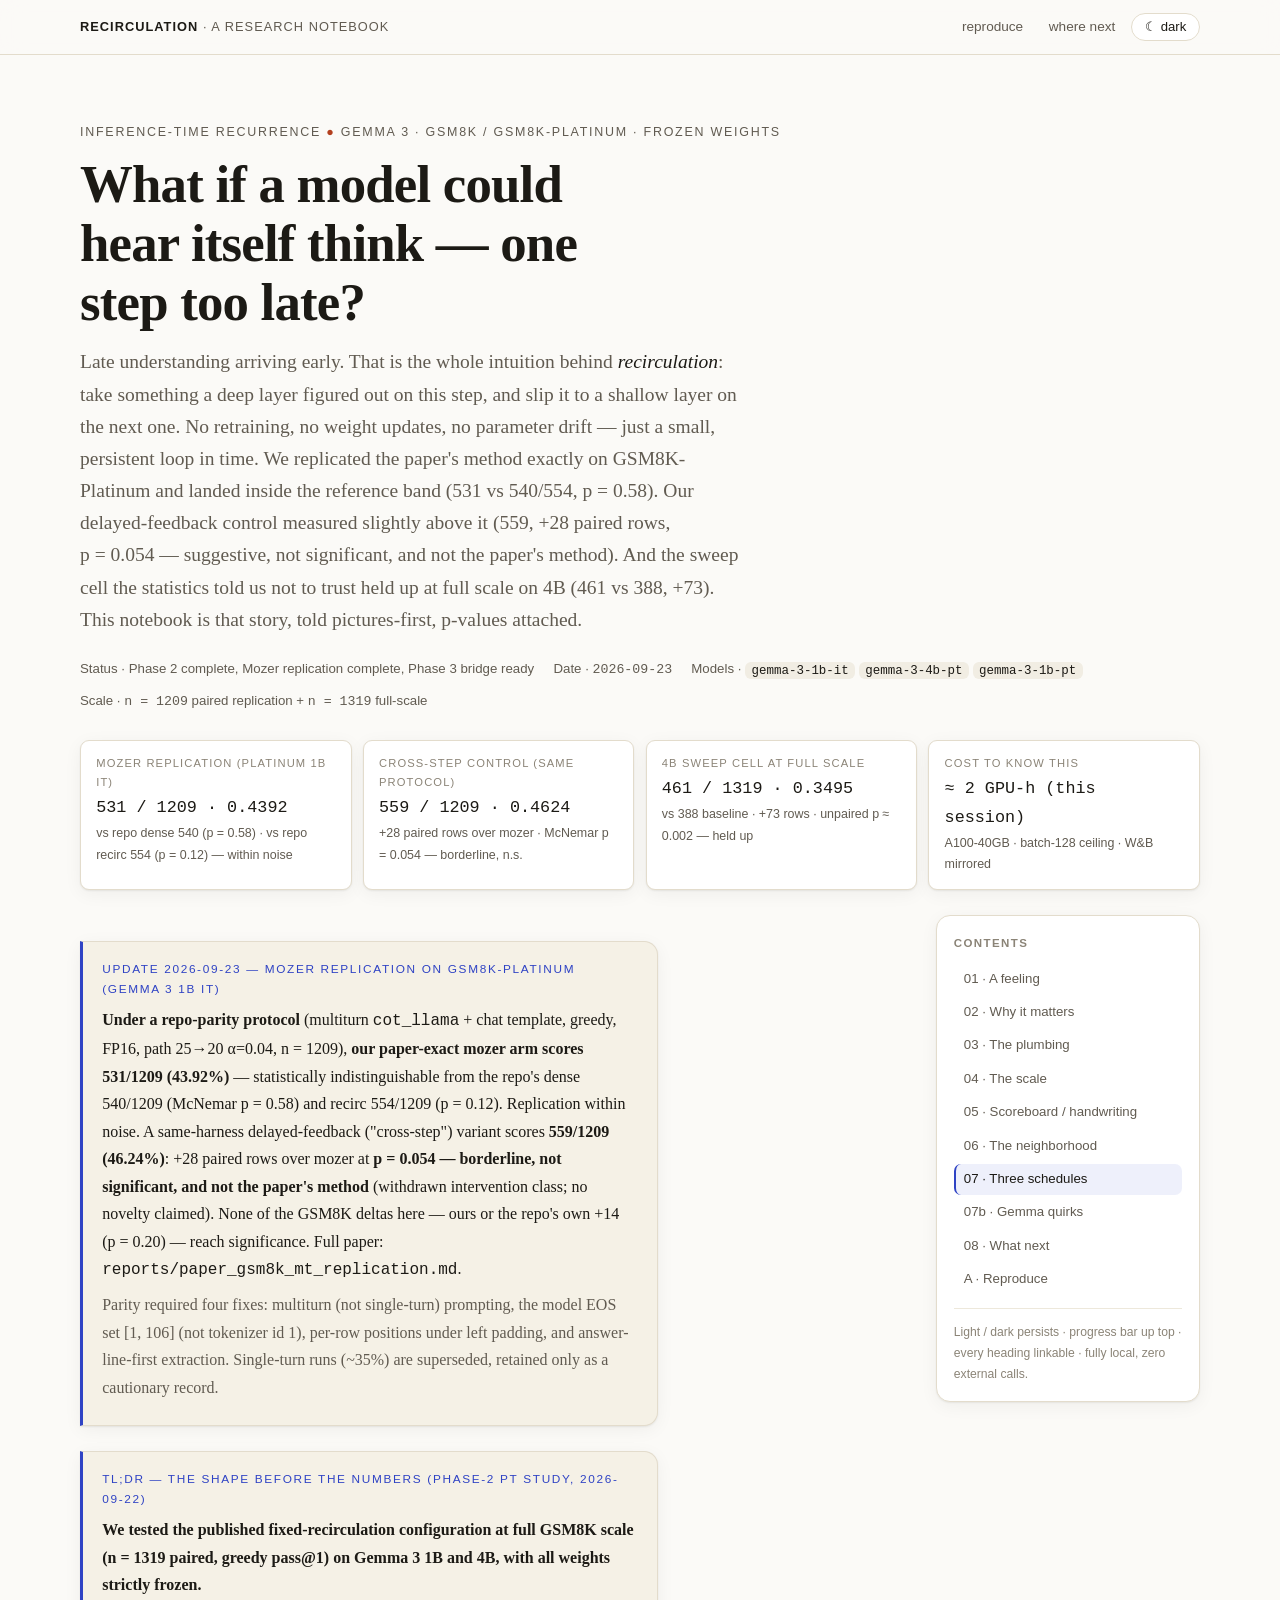
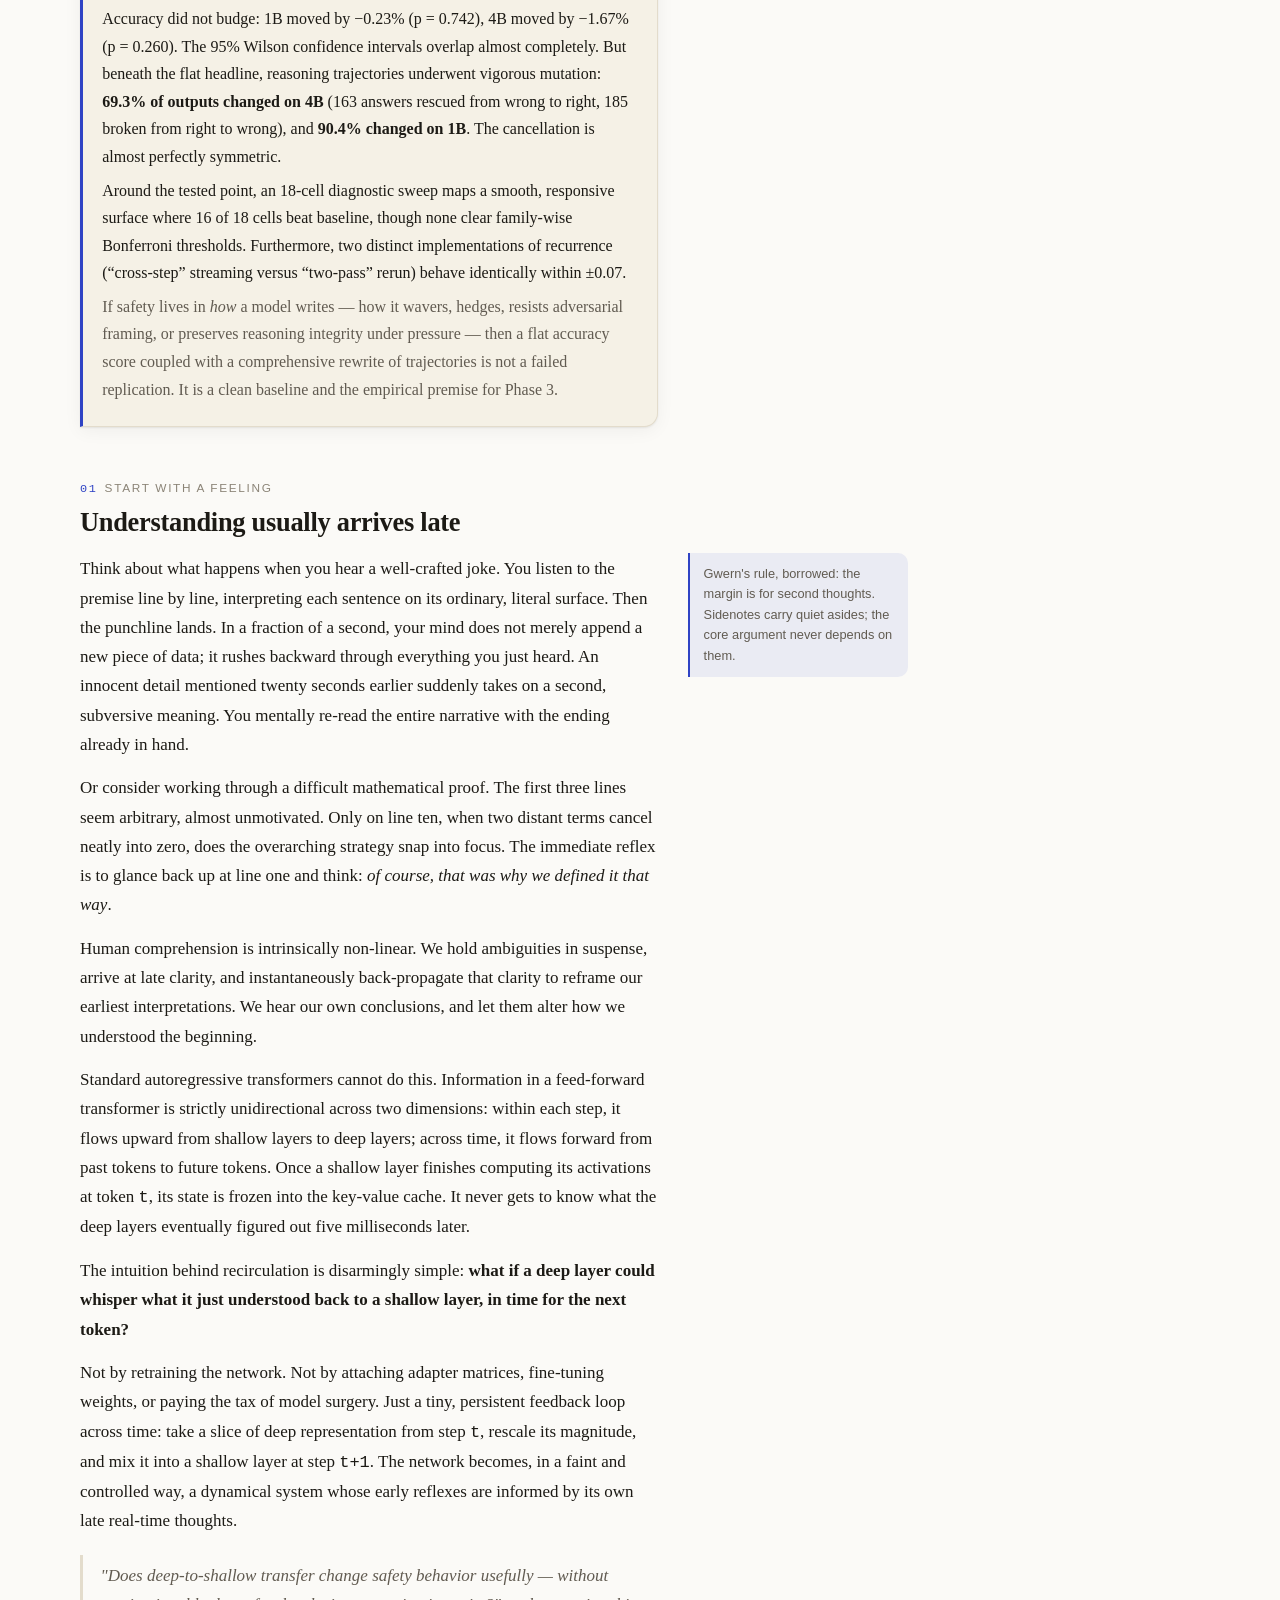
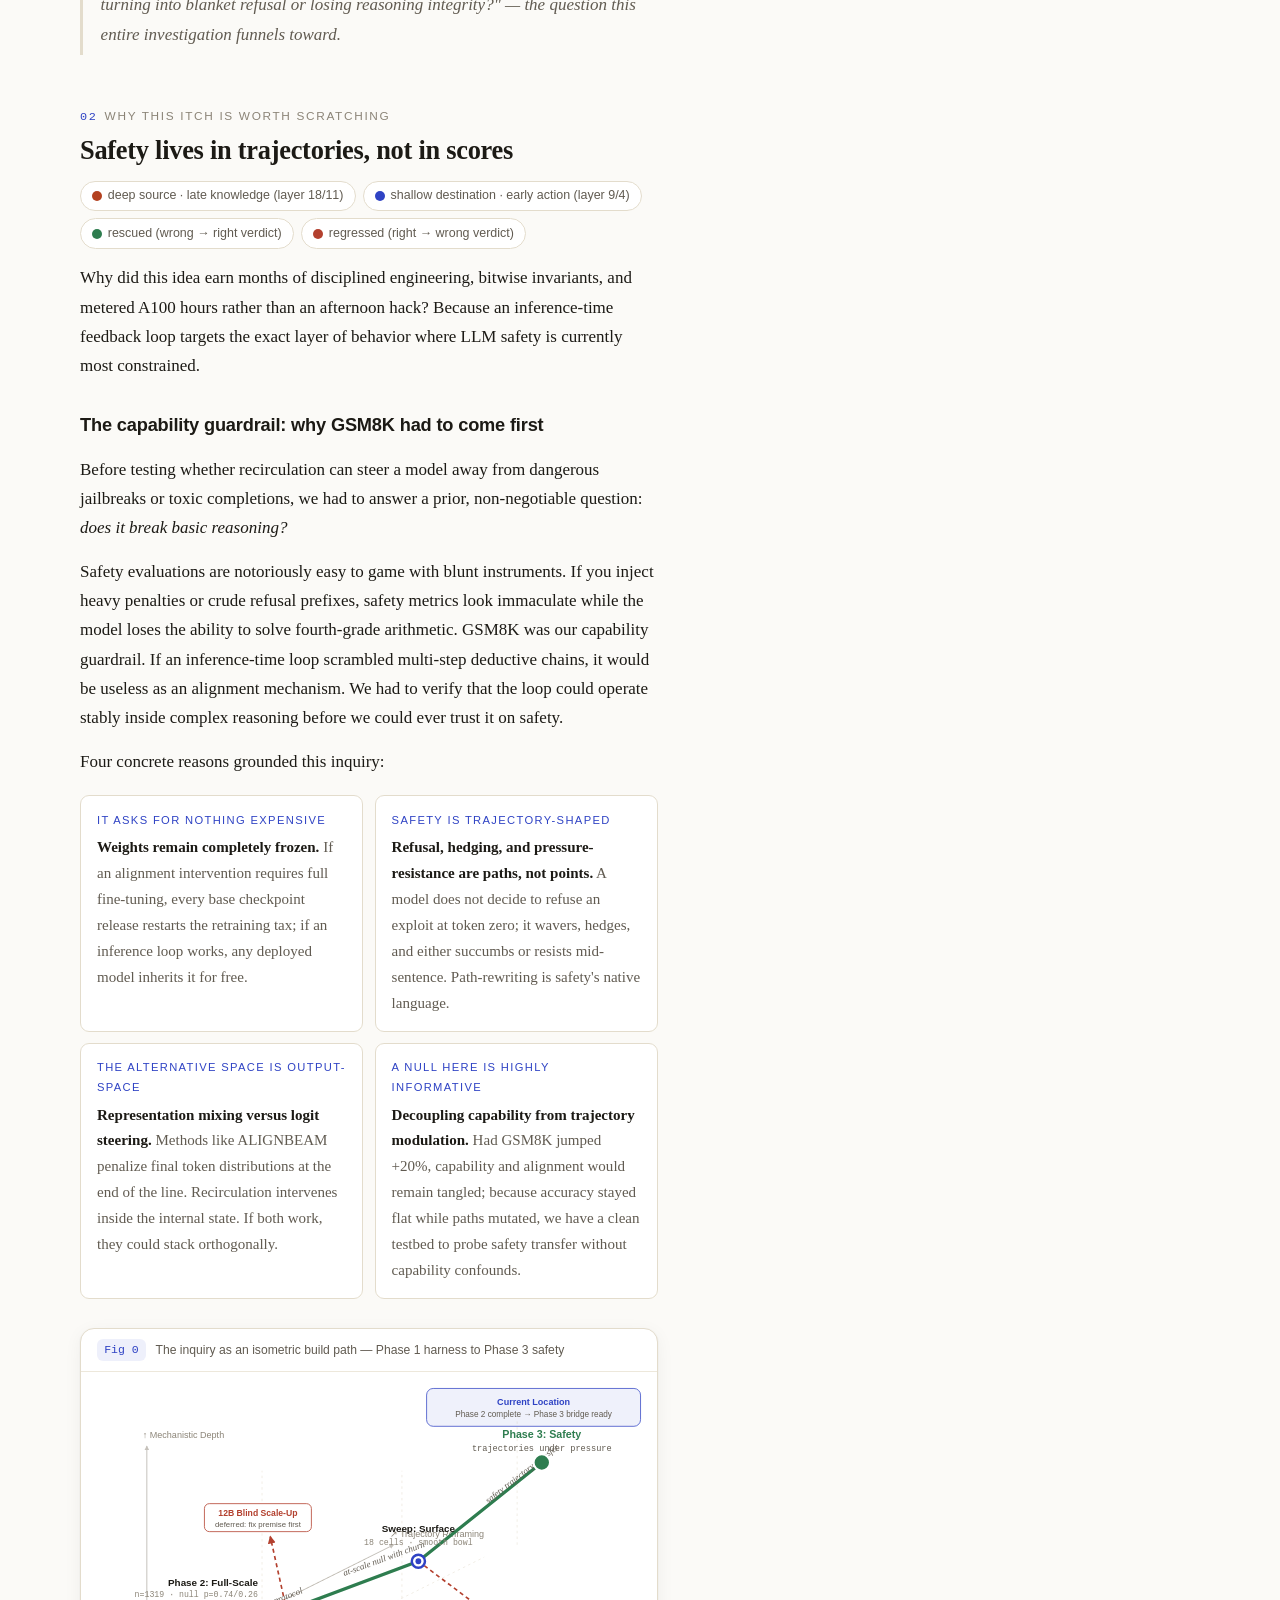
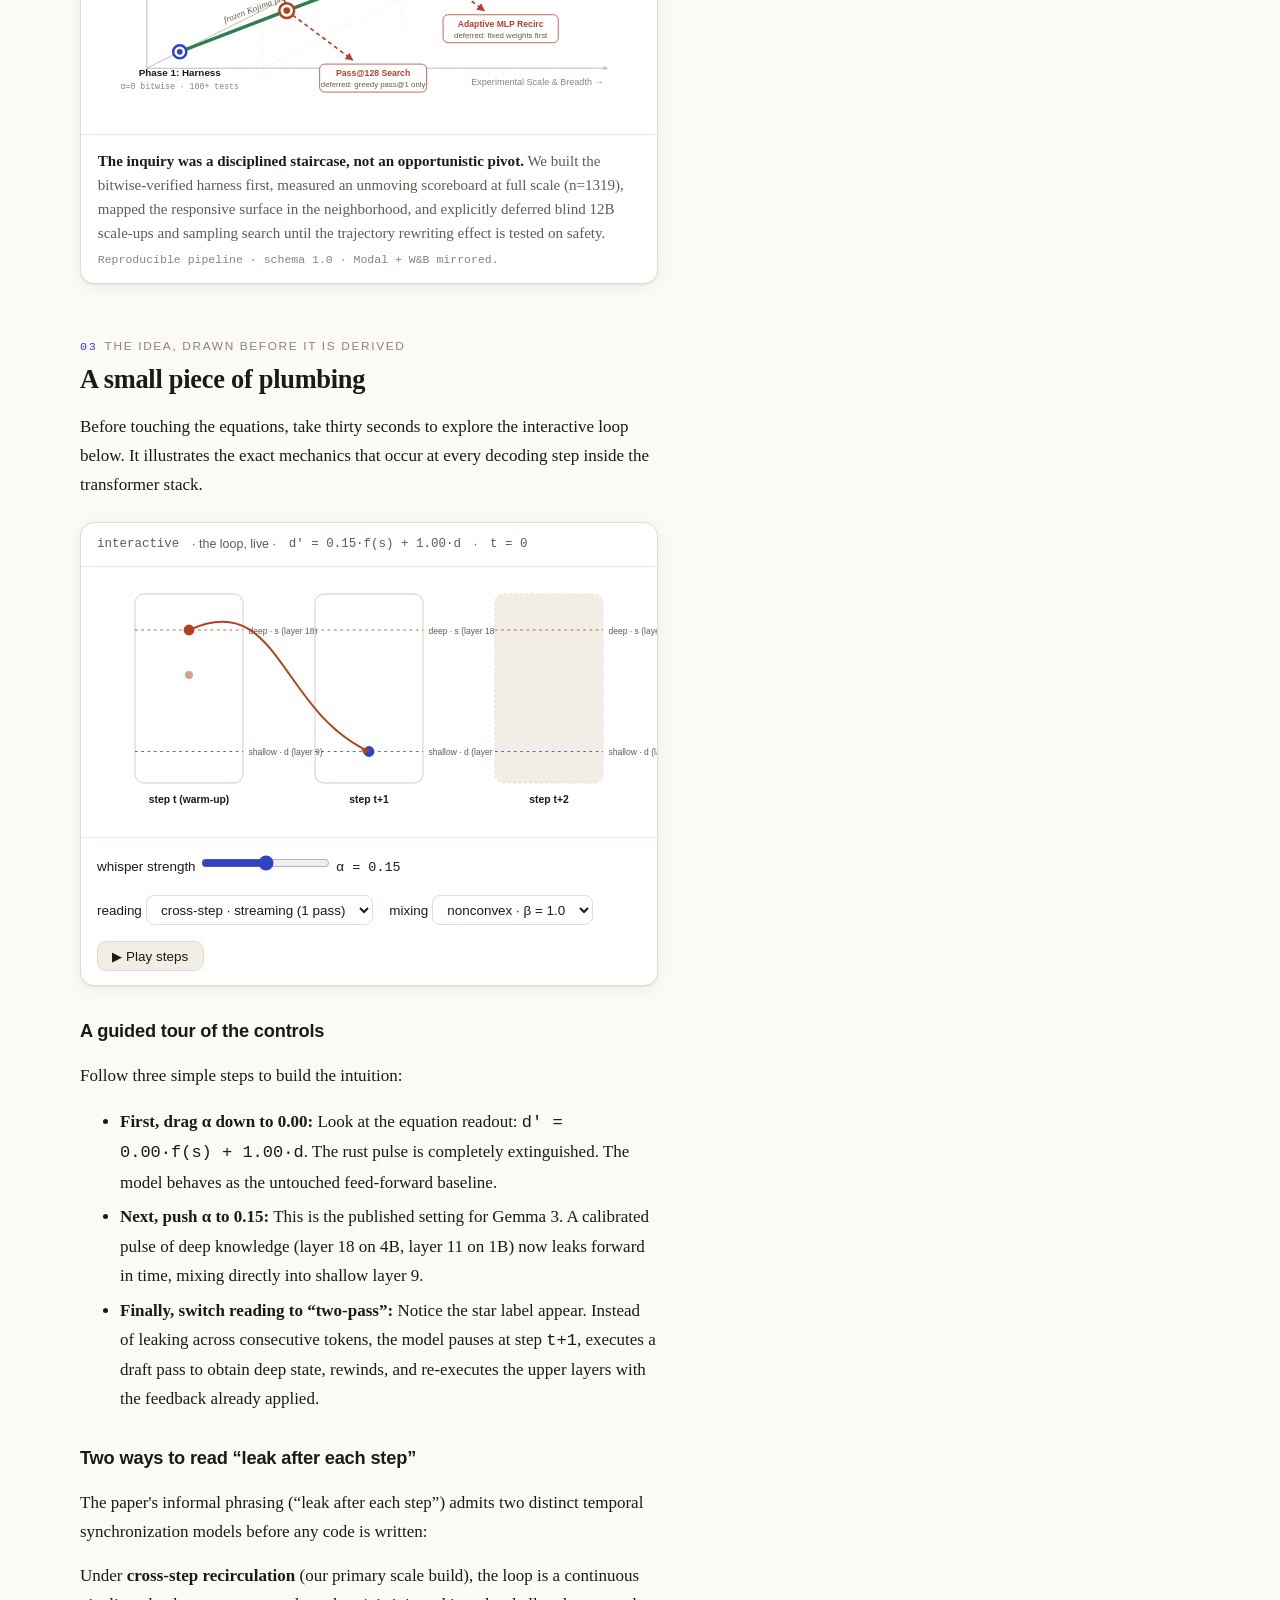
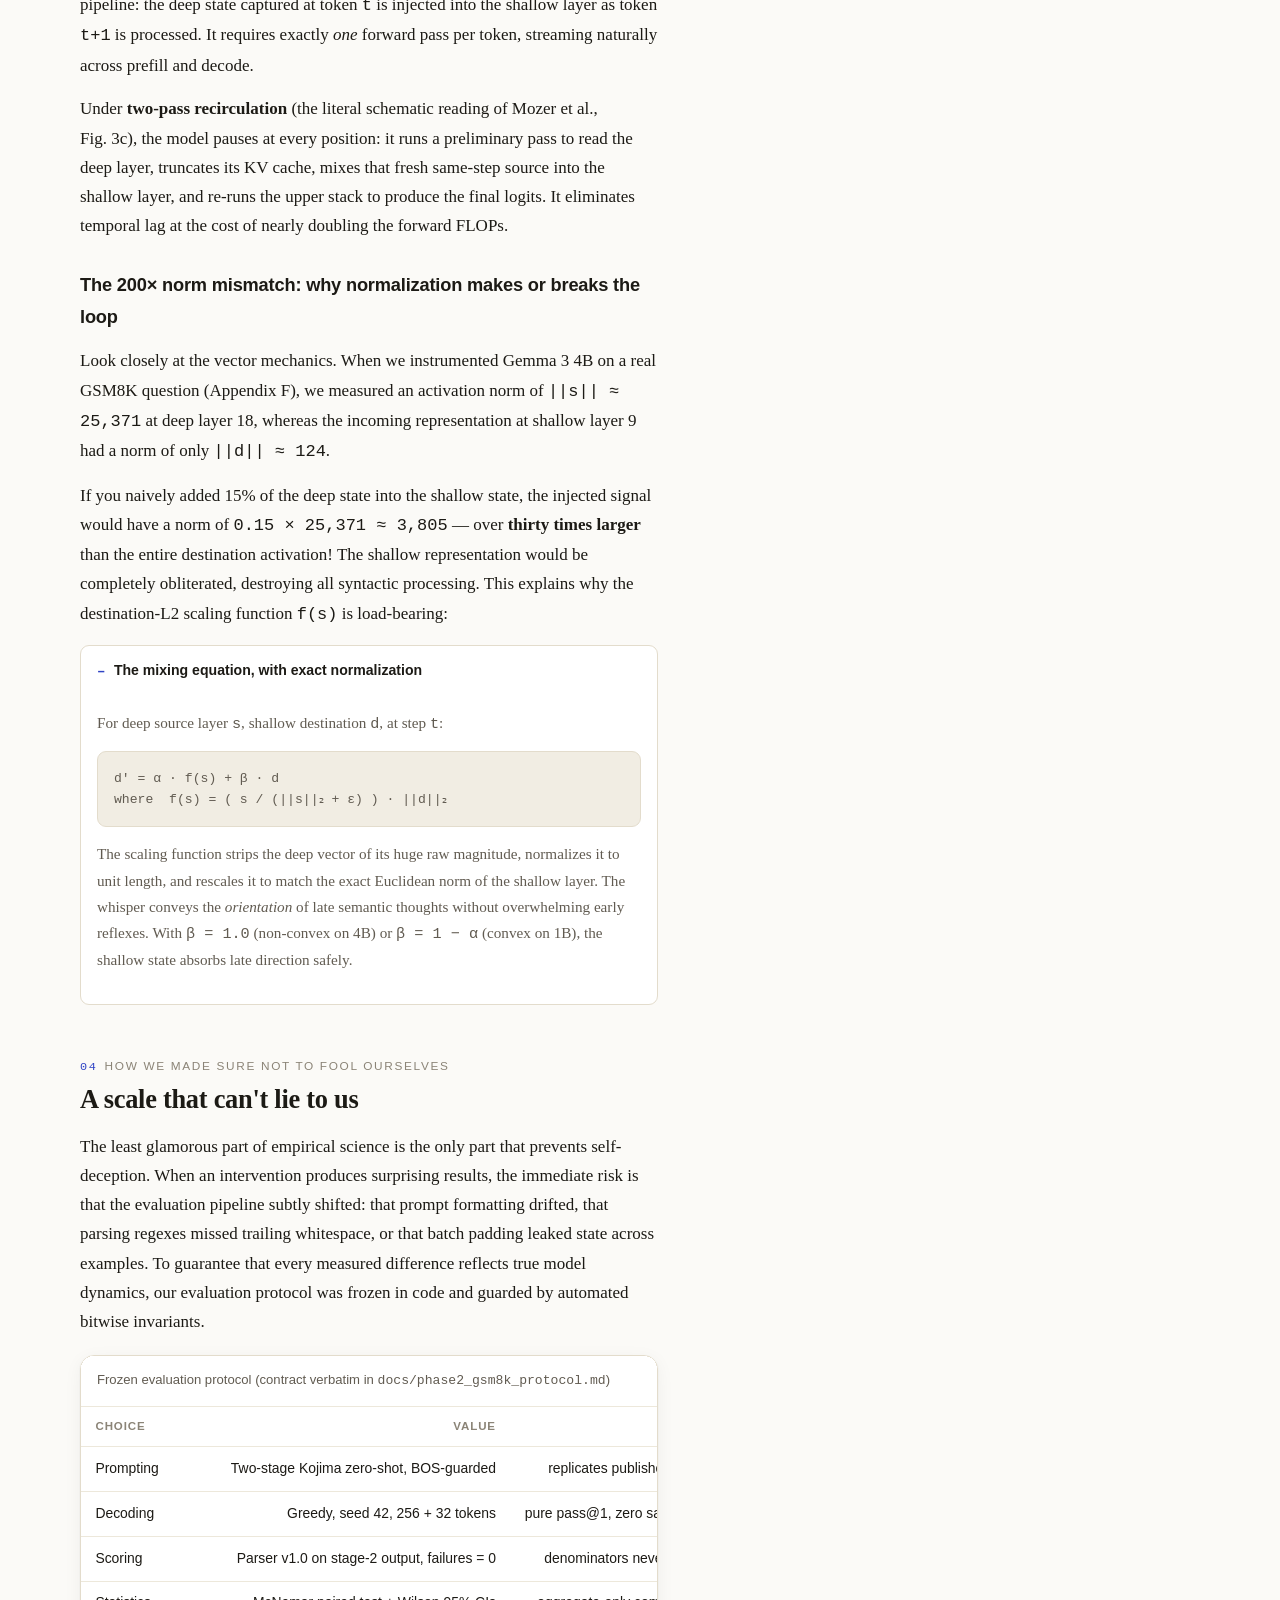
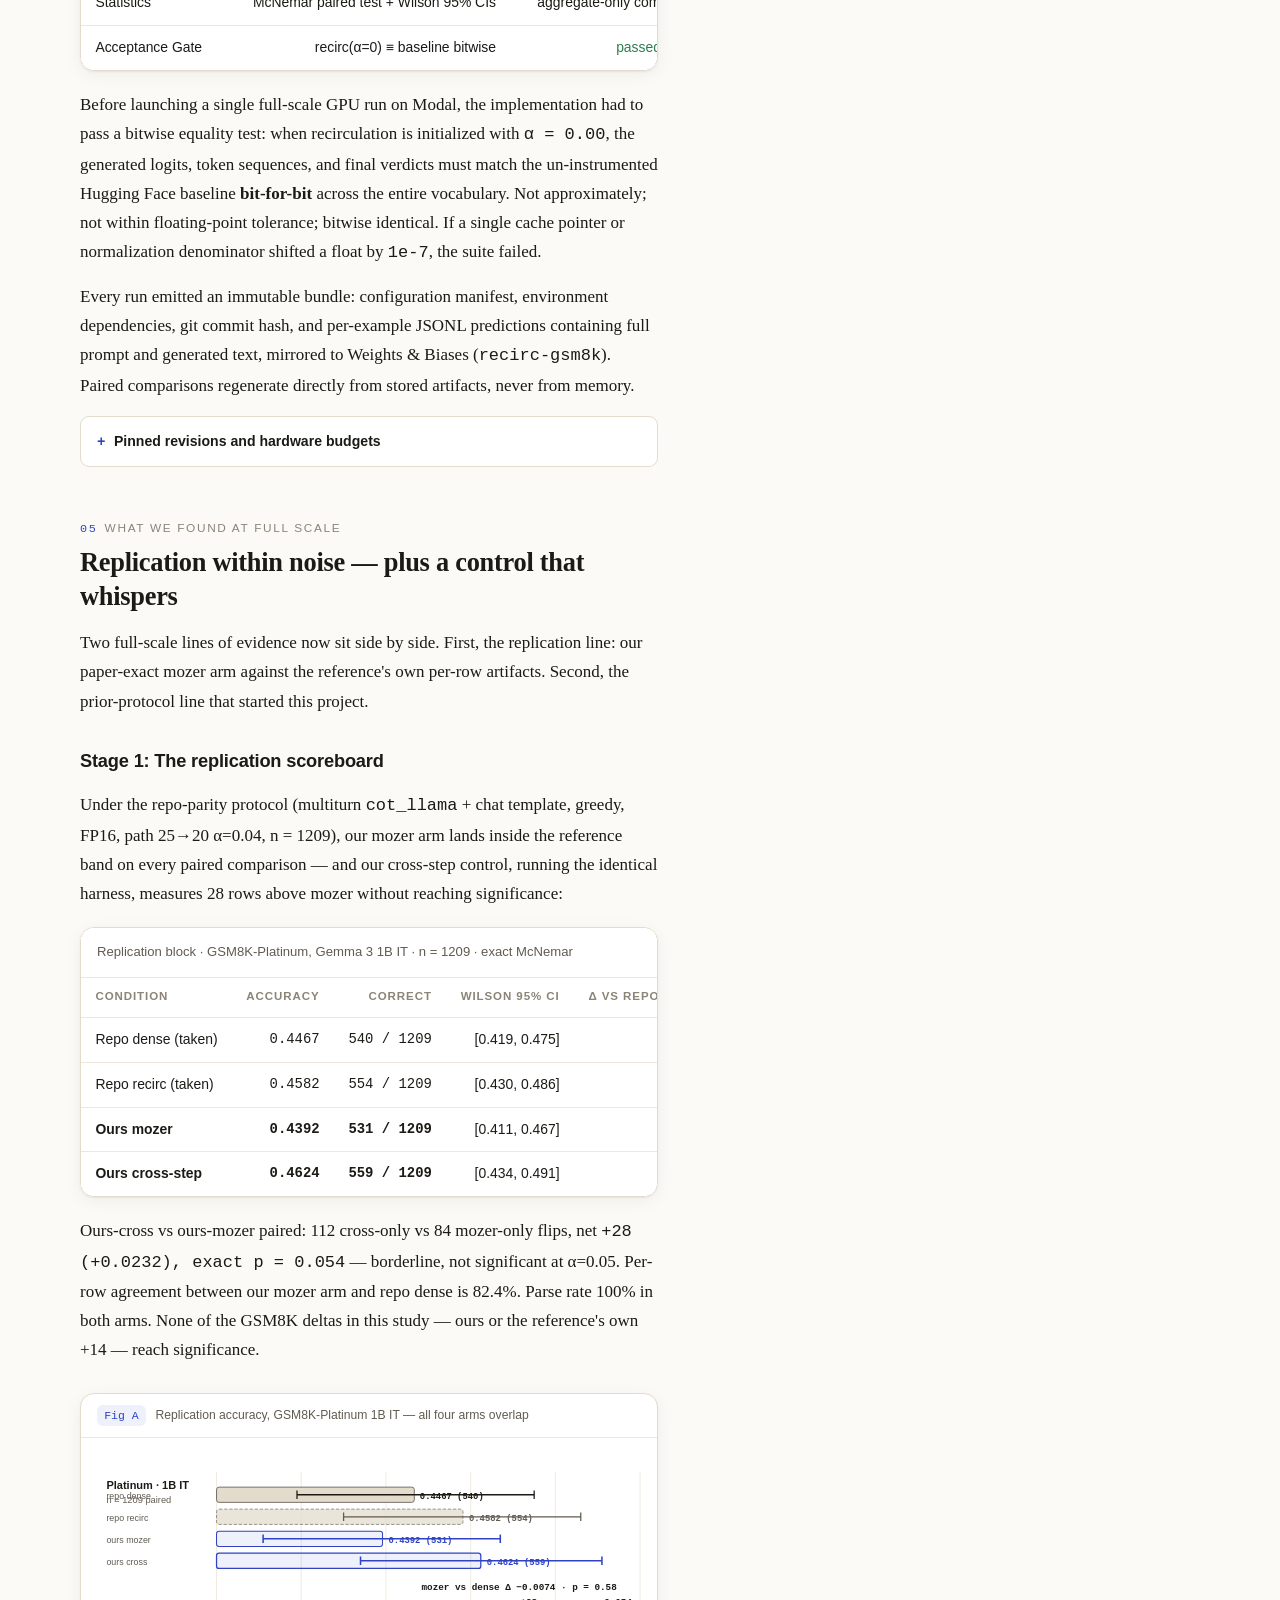
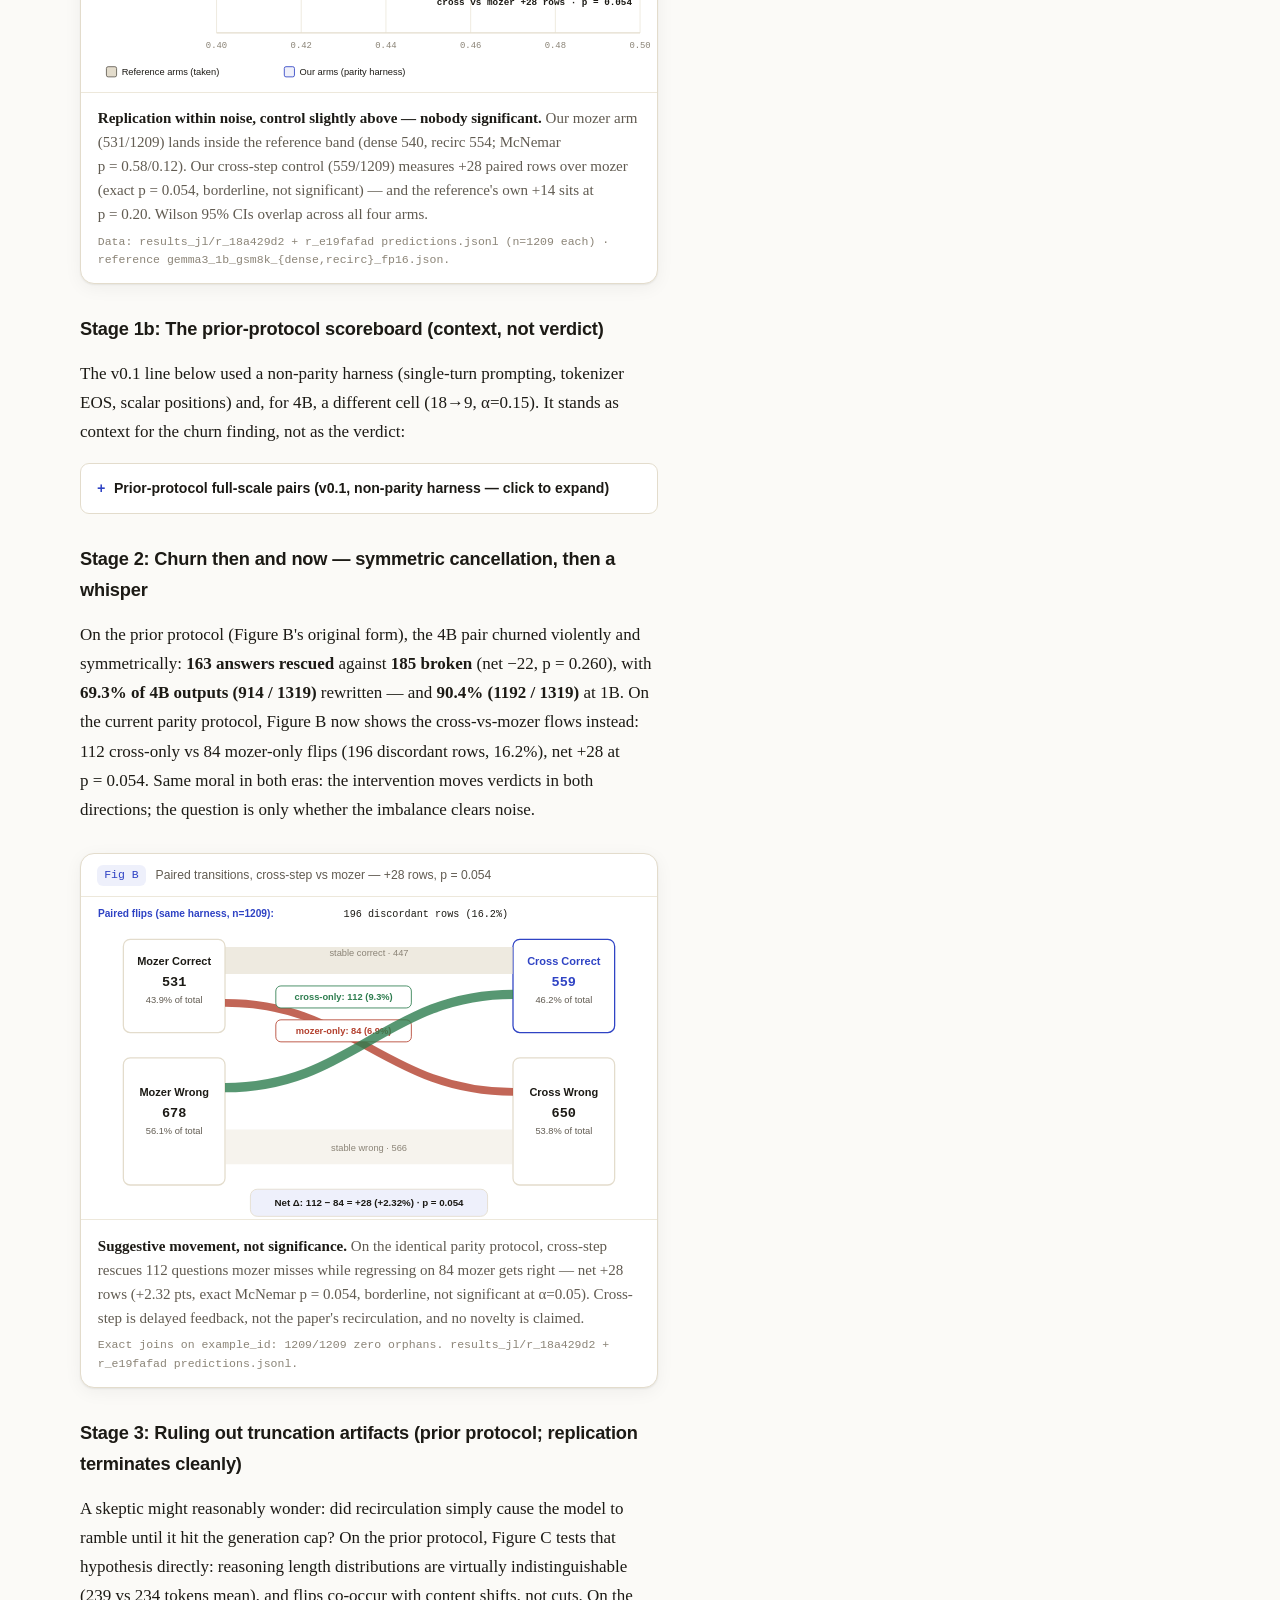
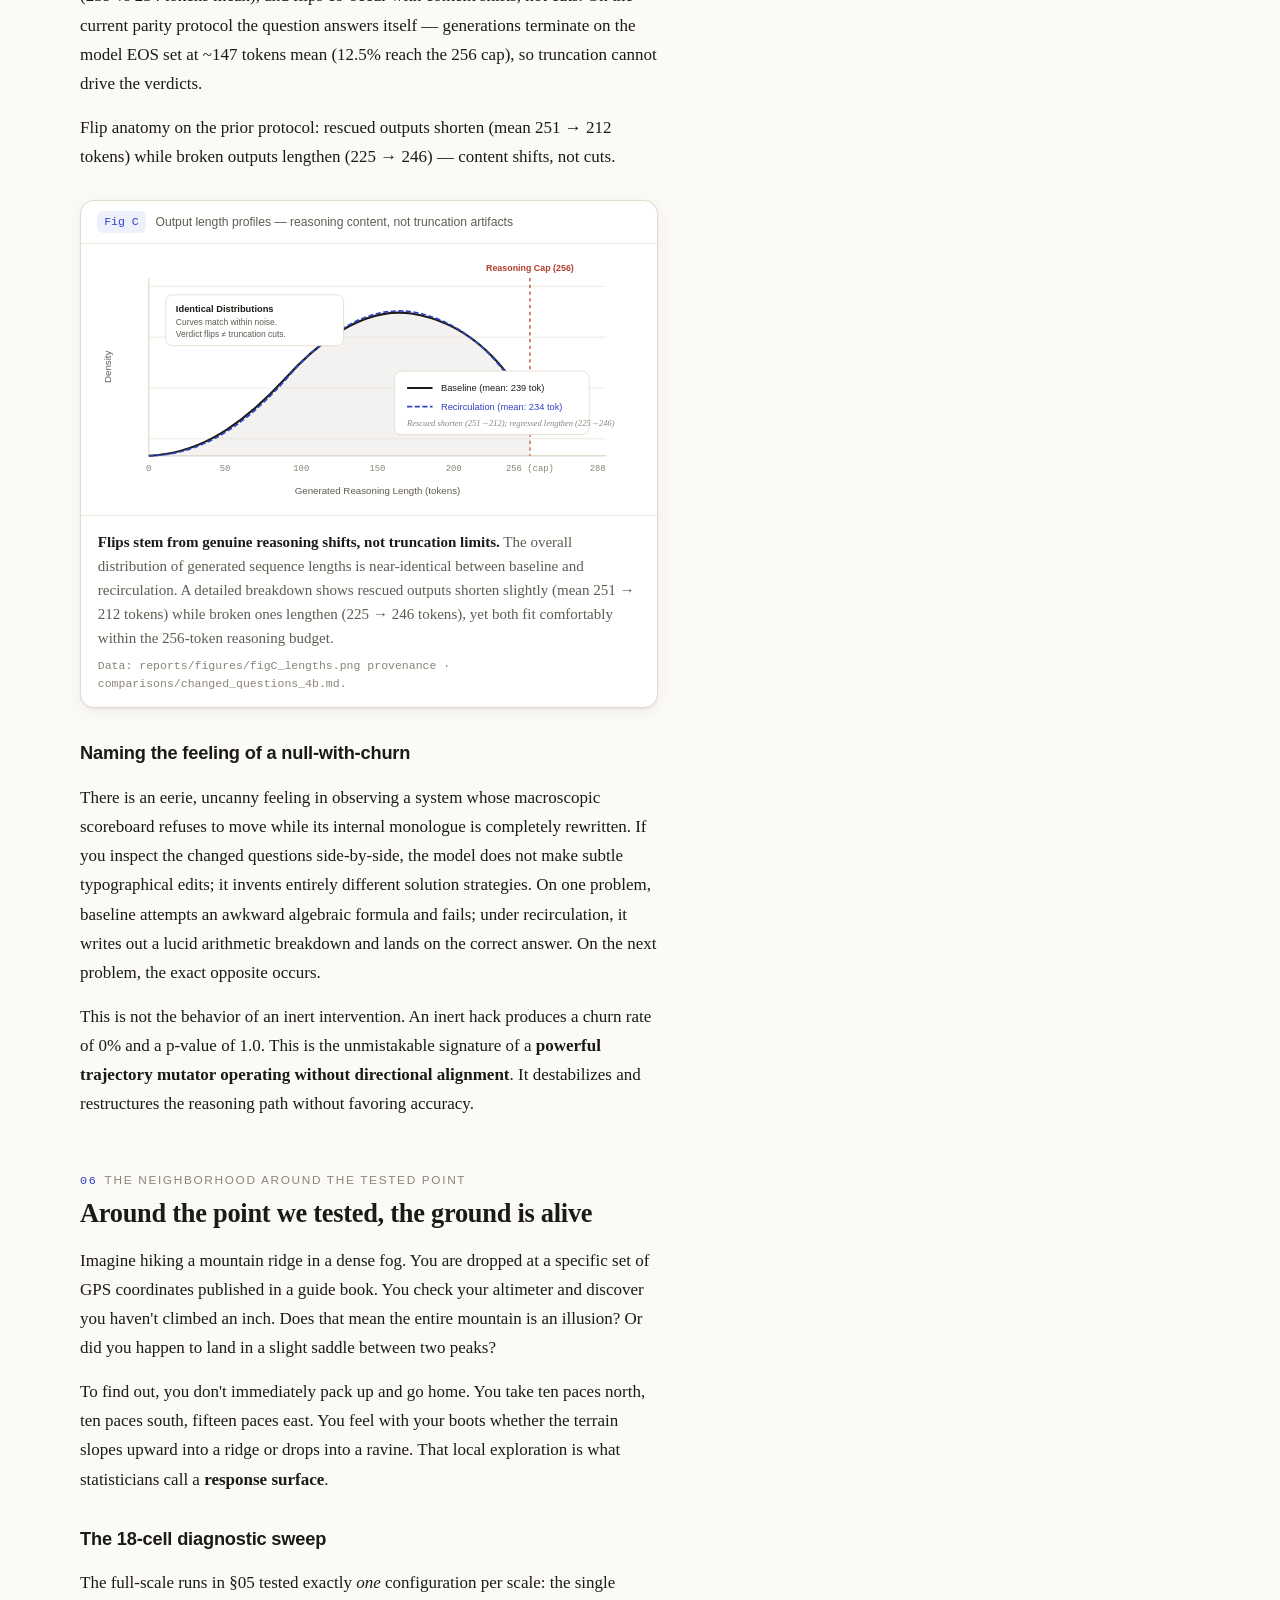
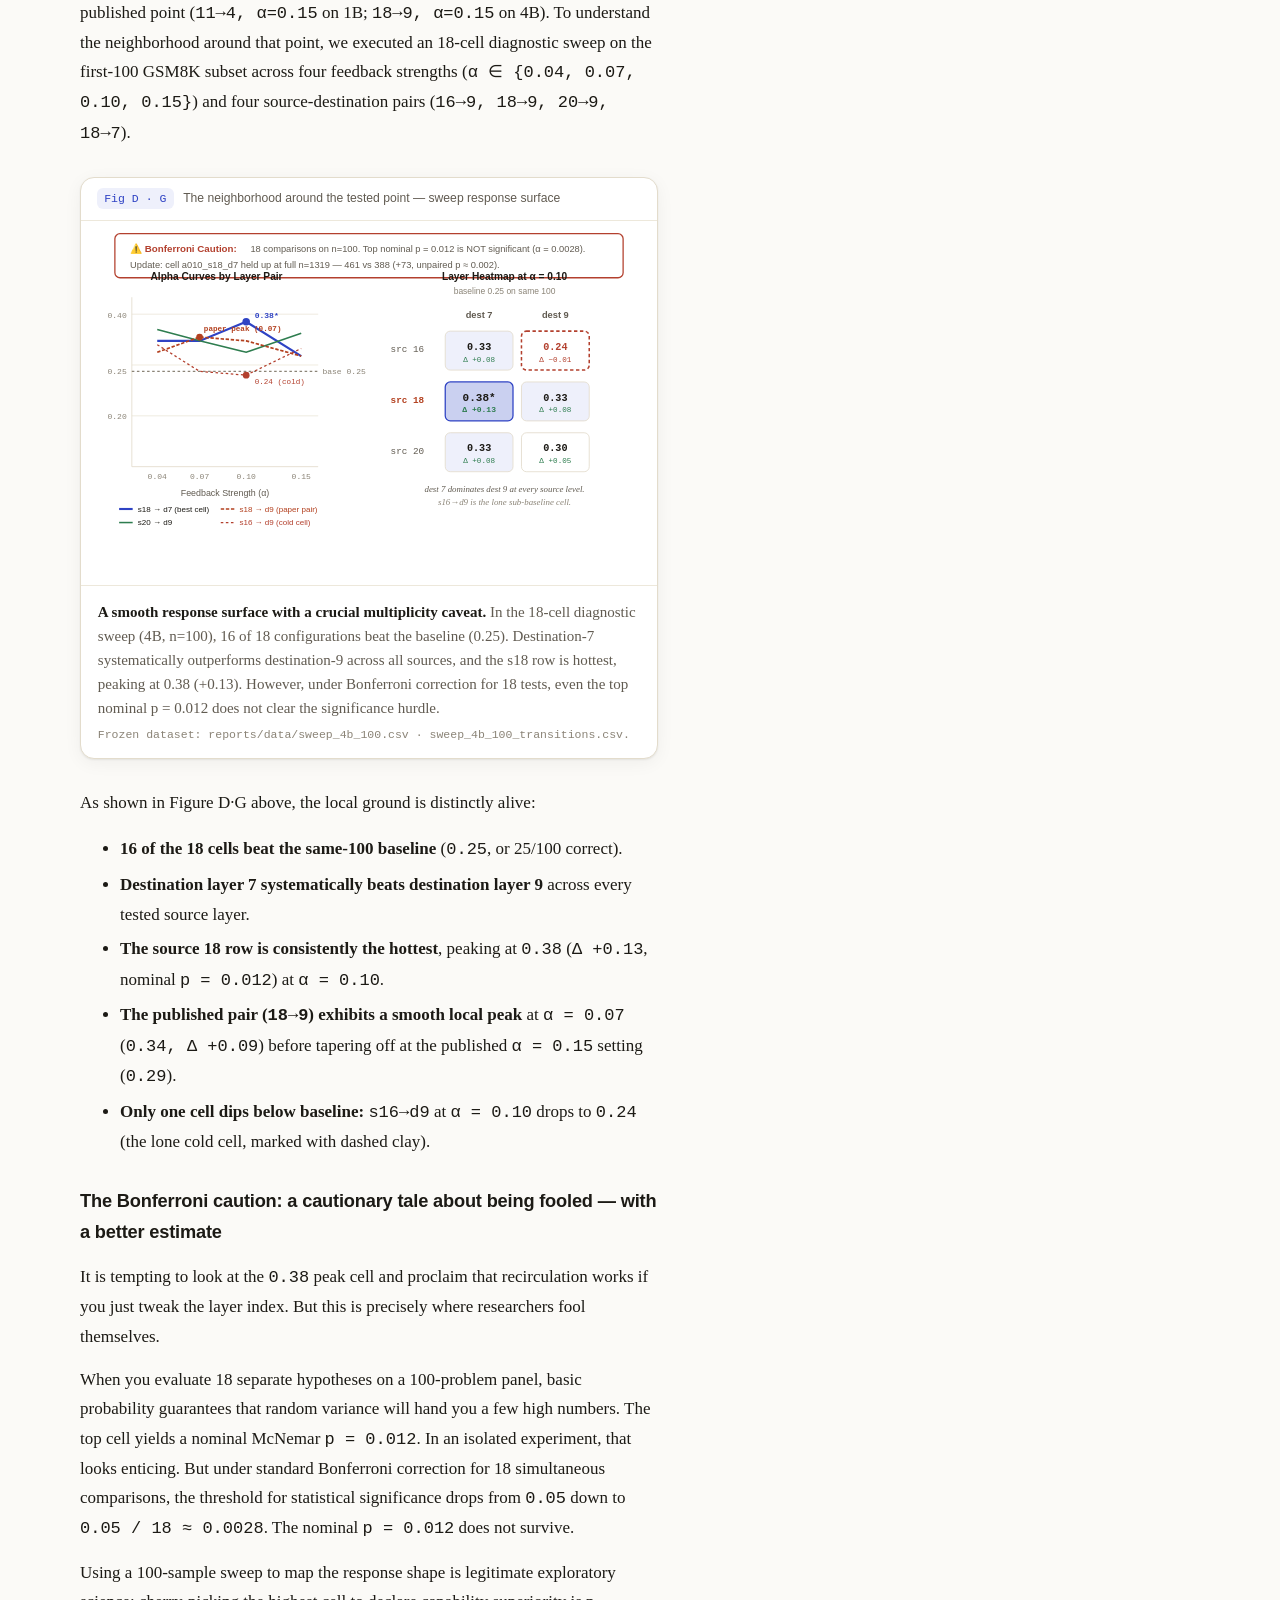
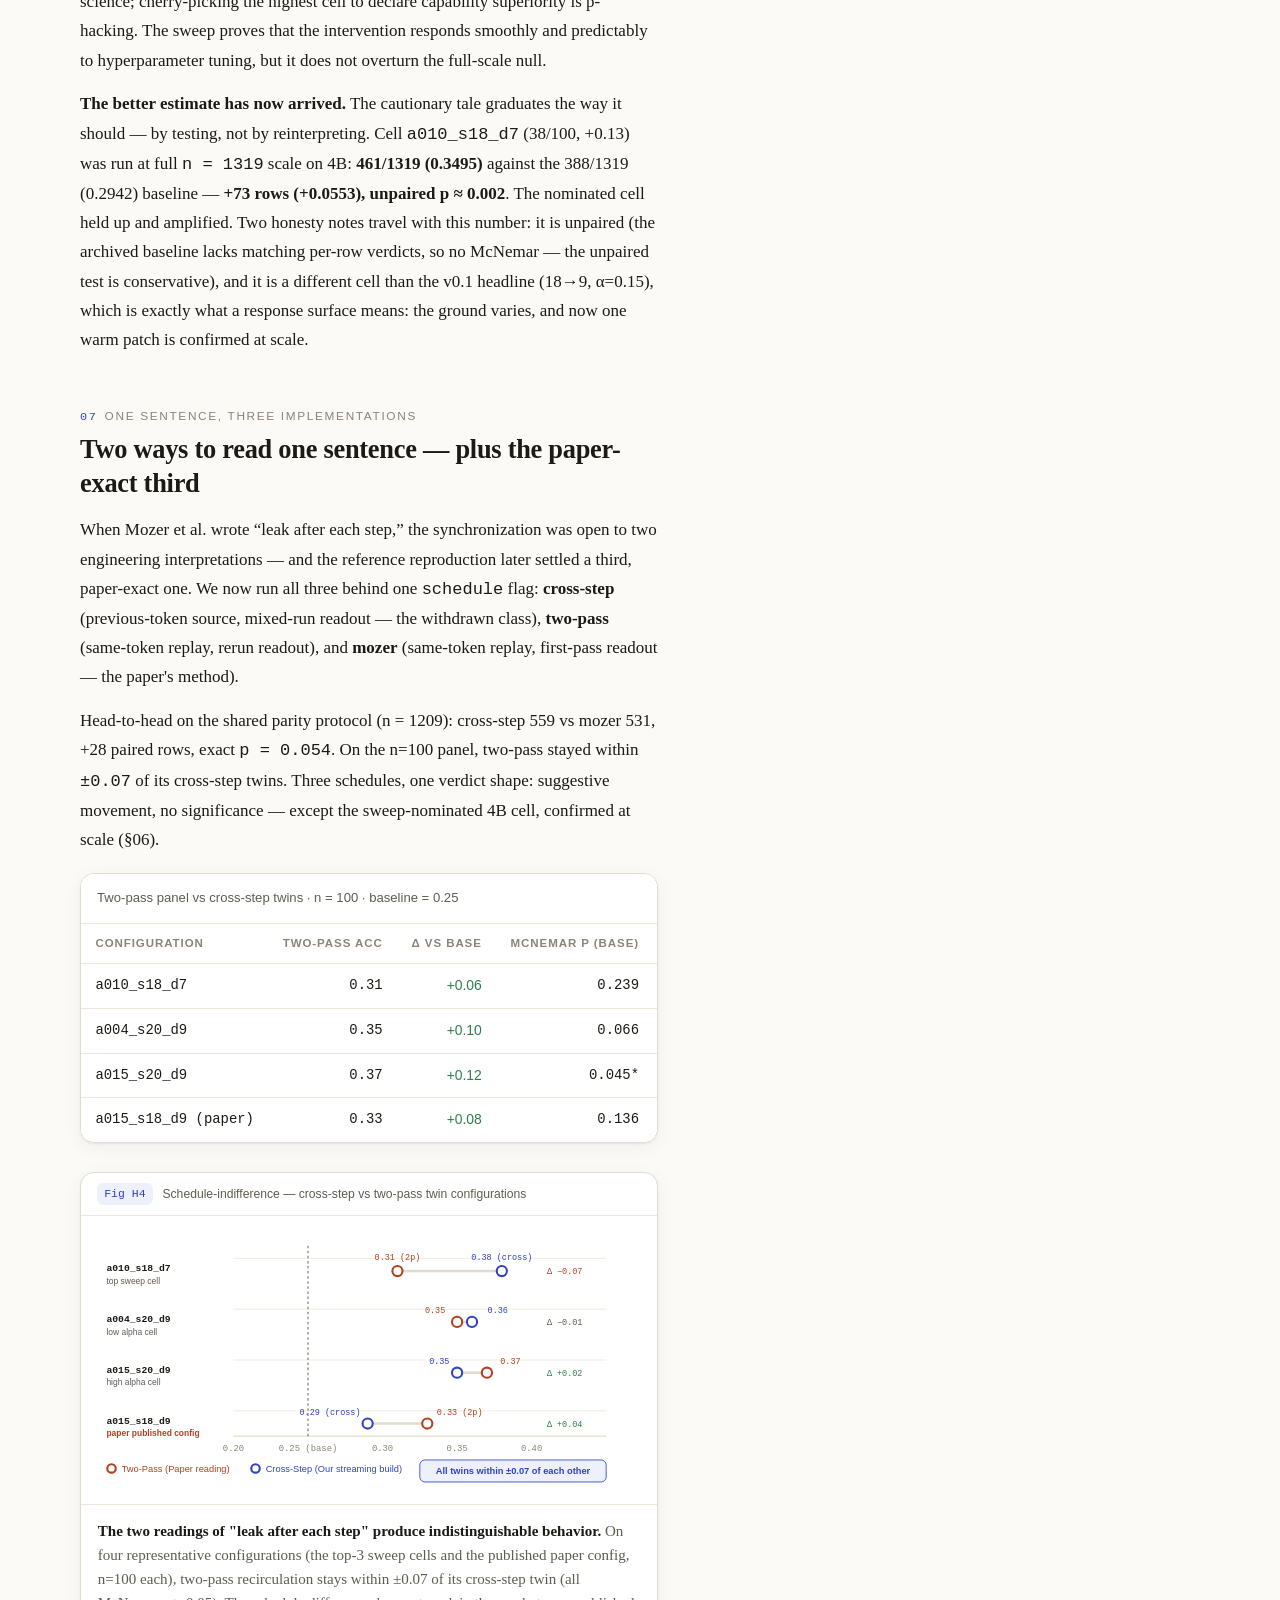
==== commit 764ced65: "Site: replication vitals, Fig-A/B redrawn with 531/559 numbers, quirks section" ====
--- a/site/index.html
+++ b/site/index.html
@@ -260,9 +260,18 @@
       borderline, not significant at α=0.05. Per-row agreement between our mozer arm and repo dense is 82.4%.
       Parse rate 100% in both arms. None of the GSM8K deltas in this study — ours or the reference's own +14 — reach significance.</p>
 
+      <!-- Mount Point for Fig A (replication bars) -->
+      <div class="fig-mount" data-src="figures.html" data-fig="fig-A"></div>
+
       <h3>Stage 1b: The prior-protocol scoreboard (context, not verdict)</h3>
       <p>The v0.1 line below used a non-parity harness (single-turn prompting, tokenizer EOS, scalar positions) and, for 4B,
       a different cell (18→9, α=0.15). It stands as context for the churn finding, not as the verdict:</p>
+      <details>
+        <summary>Prior-protocol full-scale pairs (v0.1, non-parity harness — click to expand)</summary>
+        <div class="body">
+      <div class="twrap">
+        <table>
+          <caption>Prior-protocol pairs · cross-step, paper point per scale · n = 1319 · superseded as verdict</caption>
           <tr><th>Condition</th><th>Accuracy</th><th>Correct</th><th>Wilson 95% CI</th><th>Δ vs base</th><th>McNemar p</th></tr>
           <tr><td>1B base</td><td class="mono">0.0167</td><td class="mono">22 / 1319</td><td>[0.0110, 0.0251]</td><td>—</td><td>—</td></tr>
           <tr><td>1B + recirc</td><td class="mono">0.0144</td><td class="mono">19 / 1319</td><td>[0.0092, 0.0224]</td><td class="neg">−0.0023</td><td class="mono">0.742</td></tr>
@@ -270,17 +279,23 @@
           <tr><td>4B + recirc</td><td class="mono">0.2775</td><td class="mono">366 / 1319</td><td>[0.2540, 0.3023]</td><td class="neg">−0.0167</td><td class="mono">0.260</td></tr>
         </table>
       </div>
-
-      <h3>Stage 2: Beneath the scoreboard, massive symmetric churn</h3>
-      <p>Now forget the aggregate scoreboard and examine what happened to individual questions. In Figure B, the 1319 paired problems are separated into their transition paths. If recirculation were simply doing nothing, 100% of the answers would flow horizontally along the gray channels.</p>
-      <p>Instead, we observe violent internal churn: <strong>163 answers were rescued</strong> from wrong to right (green channel), while <strong>185 previously correct answers broke</strong> (clay channel). The net delta is <span class="mono">163 − 185 = −22</span> questions (<span class="mono">Δ −0.0167, p = 0.260</span>). Across the entire 4B test set, <strong>69.3% of outputs (914 / 1319)</strong> were textually rewritten. At 1B, <strong>90.4% of outputs (1192 / 1319)</strong> changed.</p>
+        </div>
+      </details>
+
+      <h3>Stage 2: Churn then and now — symmetric cancellation, then a whisper</h3>
+      <p>On the prior protocol (Figure B's original form), the 4B pair churned violently and symmetrically:
+      <strong>163 answers rescued</strong> against <strong>185 broken</strong> (net −22, p&nbsp;=&nbsp;0.260), with
+      <strong>69.3% of 4B outputs (914 / 1319)</strong> rewritten — and <strong>90.4% (1192 / 1319)</strong> at 1B.
+      On the current parity protocol, Figure B now shows the cross-vs-mozer flows instead: 112 cross-only vs 84
+      mozer-only flips (196 discordant rows, 16.2%), net +28 at p&nbsp;=&nbsp;0.054. Same moral in both eras:
+      the intervention moves verdicts in both directions; the question is only whether the imbalance clears noise.</p>
 
       <!-- Mount Point for Fig B -->
       <div class="fig-mount" data-src="figures.html" data-fig="fig-B"></div>
 
-      <h3>Stage 3: Ruling out truncation artifacts</h3>
-      <p>A skeptic might reasonably wonder: did recirculation simply cause the model to ramble until it hit the 256-token generation cap, cutting off the final answer? Figure C tests that hypothesis directly.</p>
-      <p>The reasoning length distributions for baseline and recirculation are virtually indistinguishable. The average output length is 239 tokens on baseline versus 234 tokens under recirculation. A post-hoc analysis of the flip anatomy reveals that rescued outputs actually become <em>shorter</em> (mean 251 → 212 tokens) while broken outputs lengthen (mean 225 → 246 tokens). The verdict flips arise from genuine shifts in reasoning content, not from truncation artifacts.</p>
+      <h3>Stage 3: Ruling out truncation artifacts (prior protocol; replication terminates cleanly)</h3>
+      <p>A skeptic might reasonably wonder: did recirculation simply cause the model to ramble until it hit the generation cap? On the prior protocol, Figure C tests that hypothesis directly: reasoning length distributions are virtually indistinguishable (239 vs 234 tokens mean), and flips co-occur with content shifts, not cuts. On the current parity protocol the question answers itself — generations terminate on the model EOS set at ~147 tokens mean (12.5% reach the 256 cap), so truncation cannot drive the verdicts.</p>
+      <p>Flip anatomy on the prior protocol: rescued outputs shorten (mean 251 → 212 tokens) while broken outputs lengthen (225 → 246) — content shifts, not cuts.</p>
 
       <!-- Mount Point for Fig C -->
       <div class="fig-mount" data-src="figures.html" data-fig="fig-C"></div>
